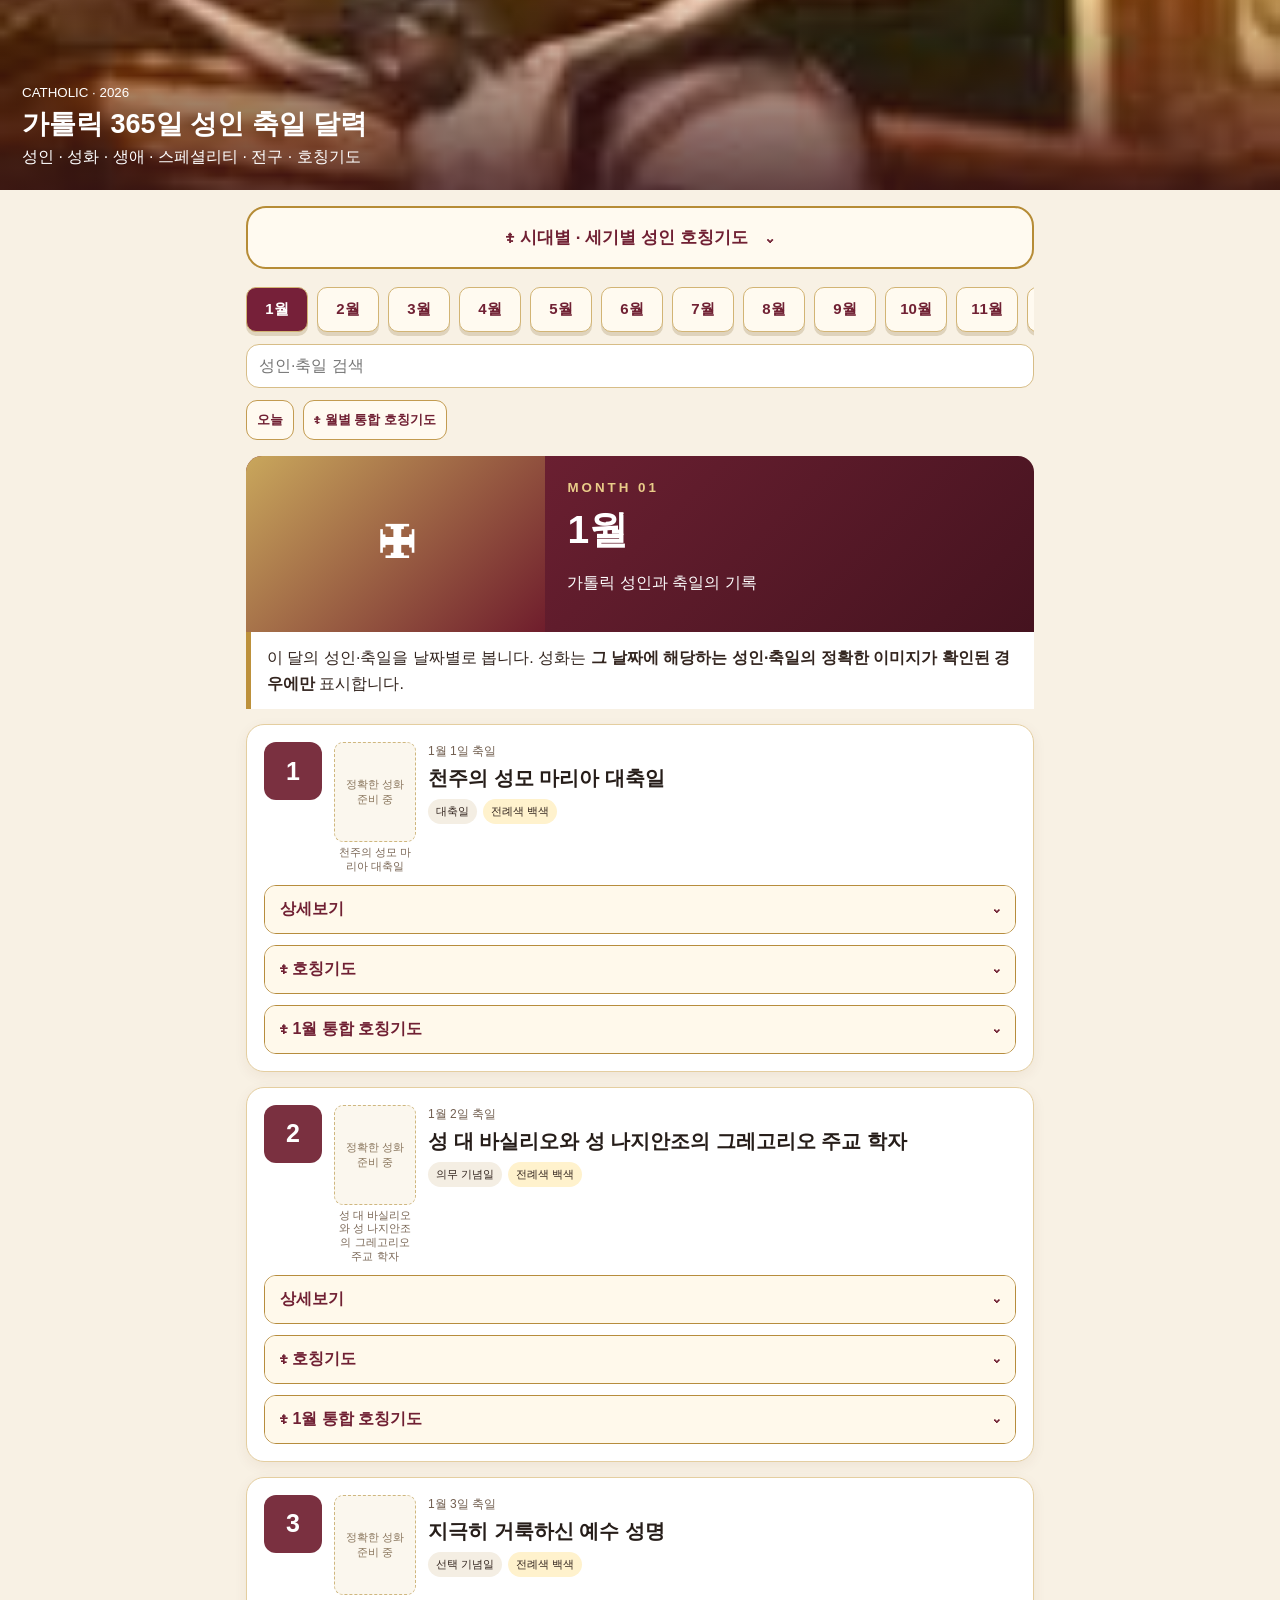
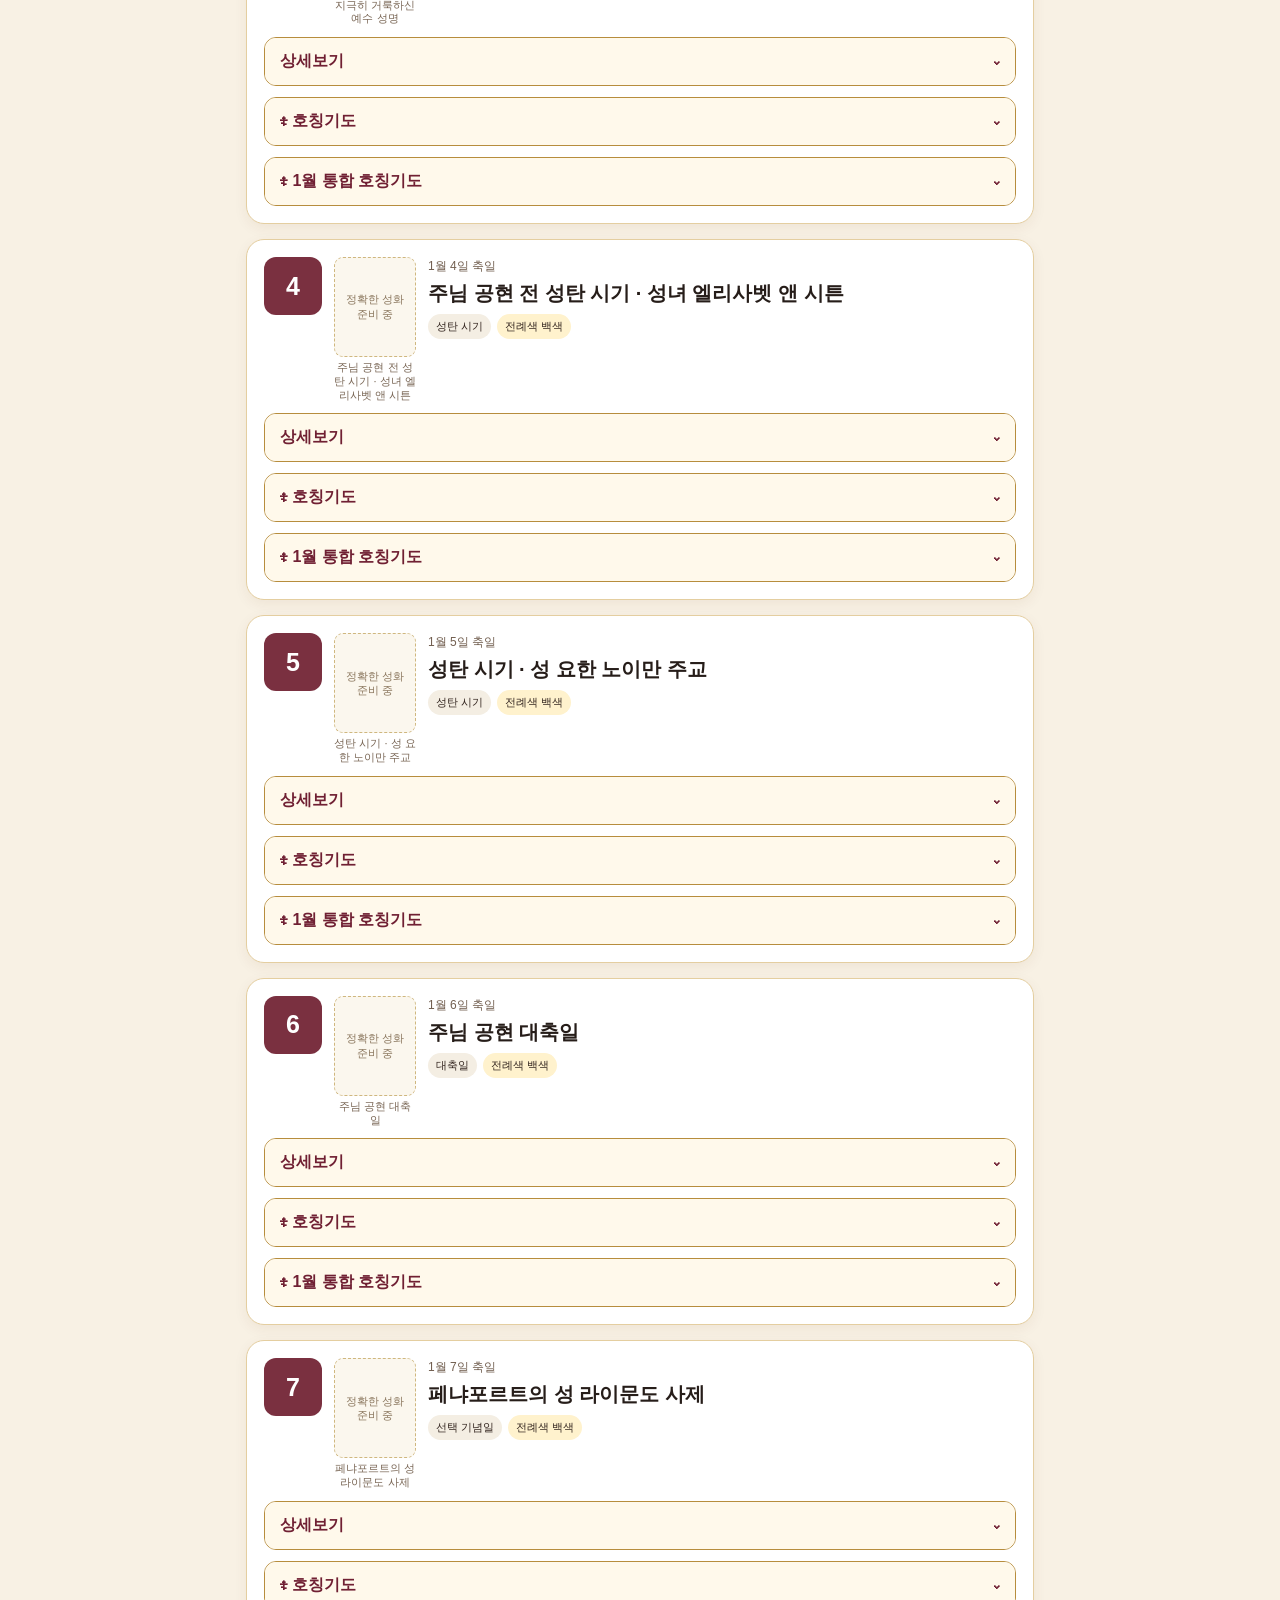
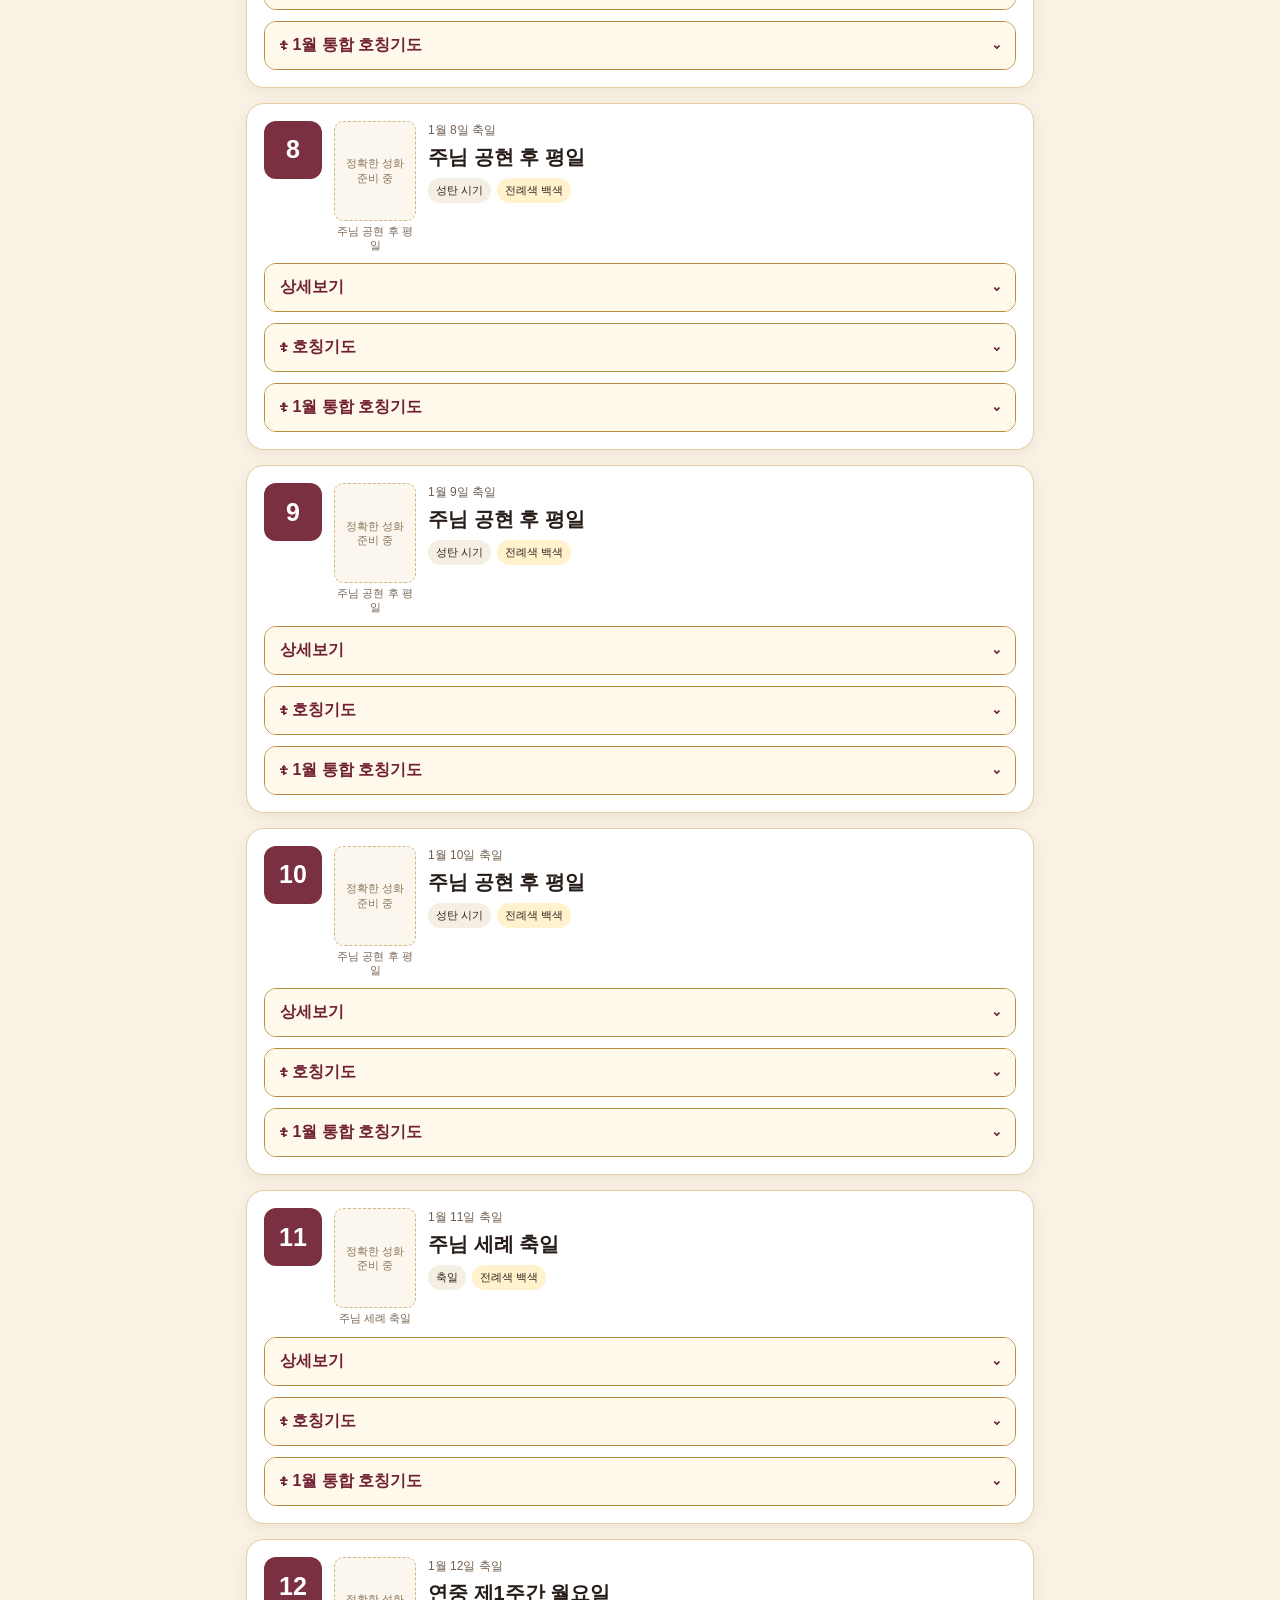
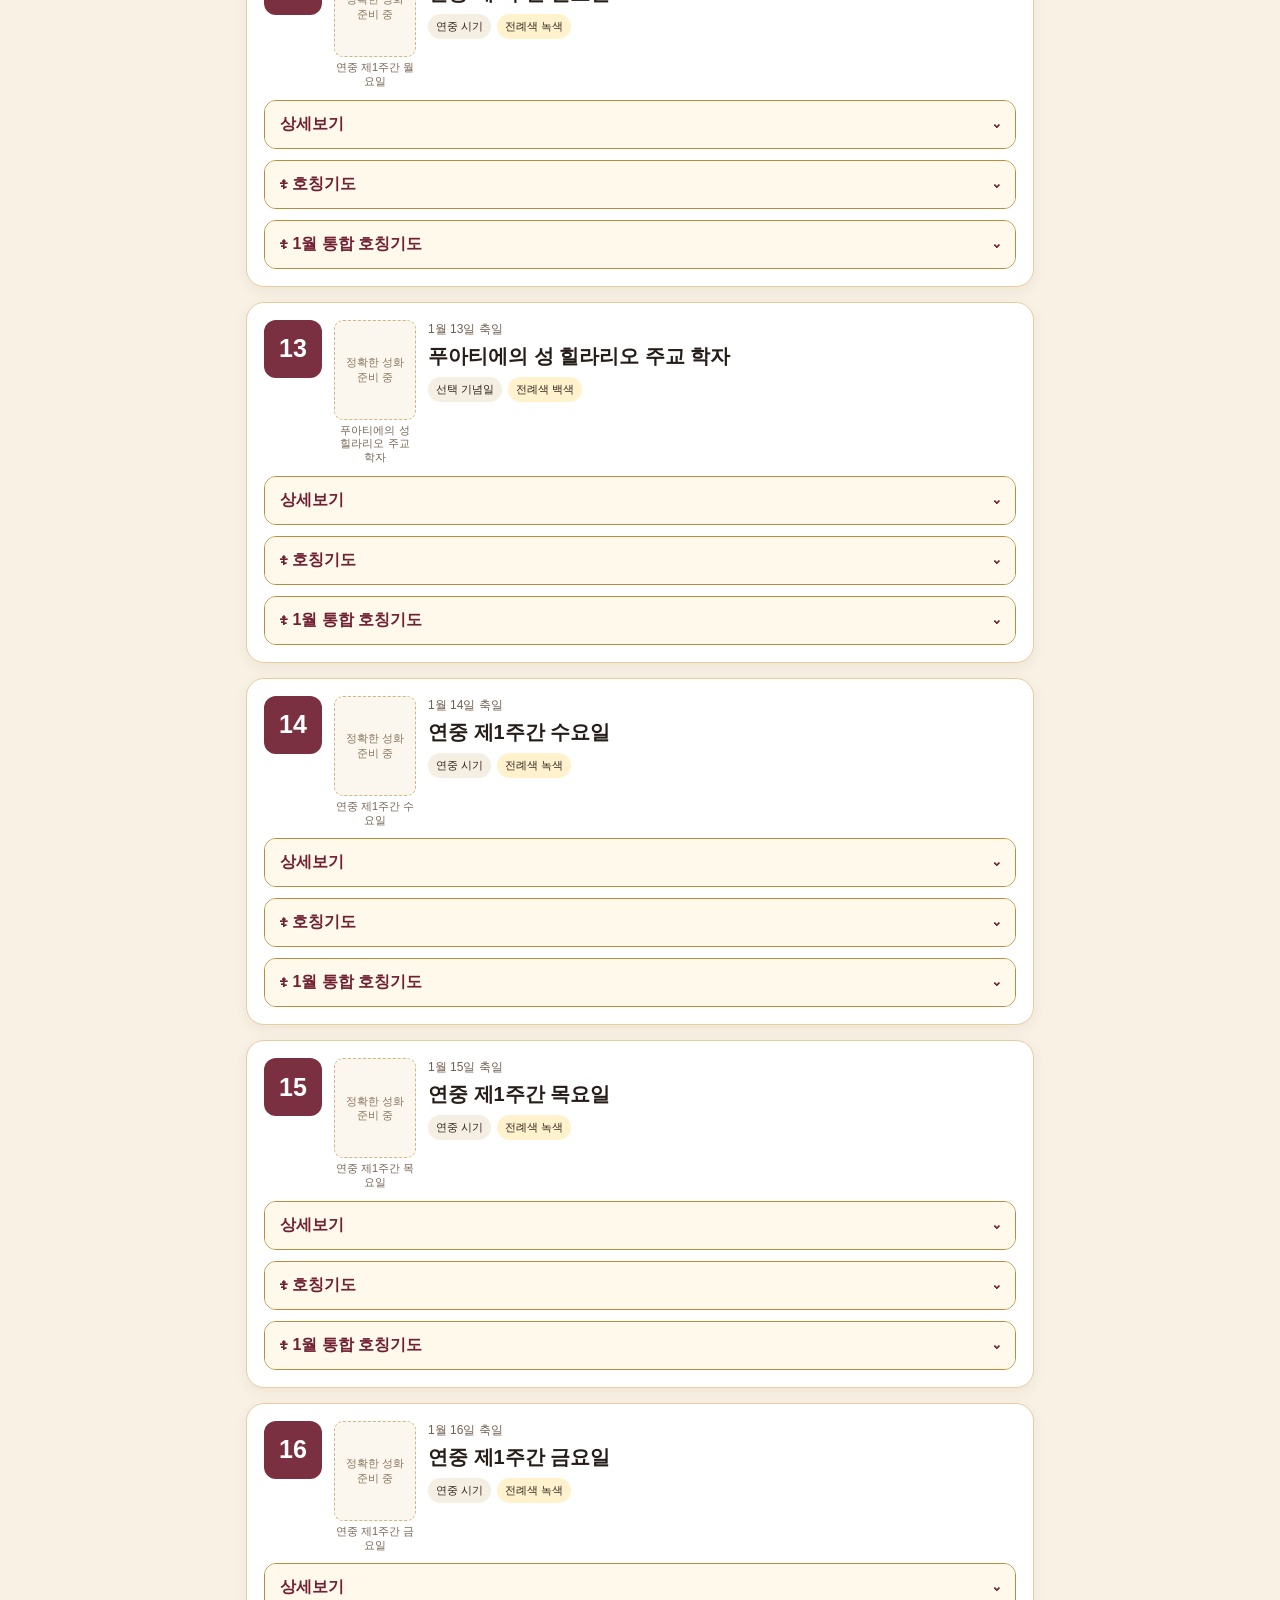
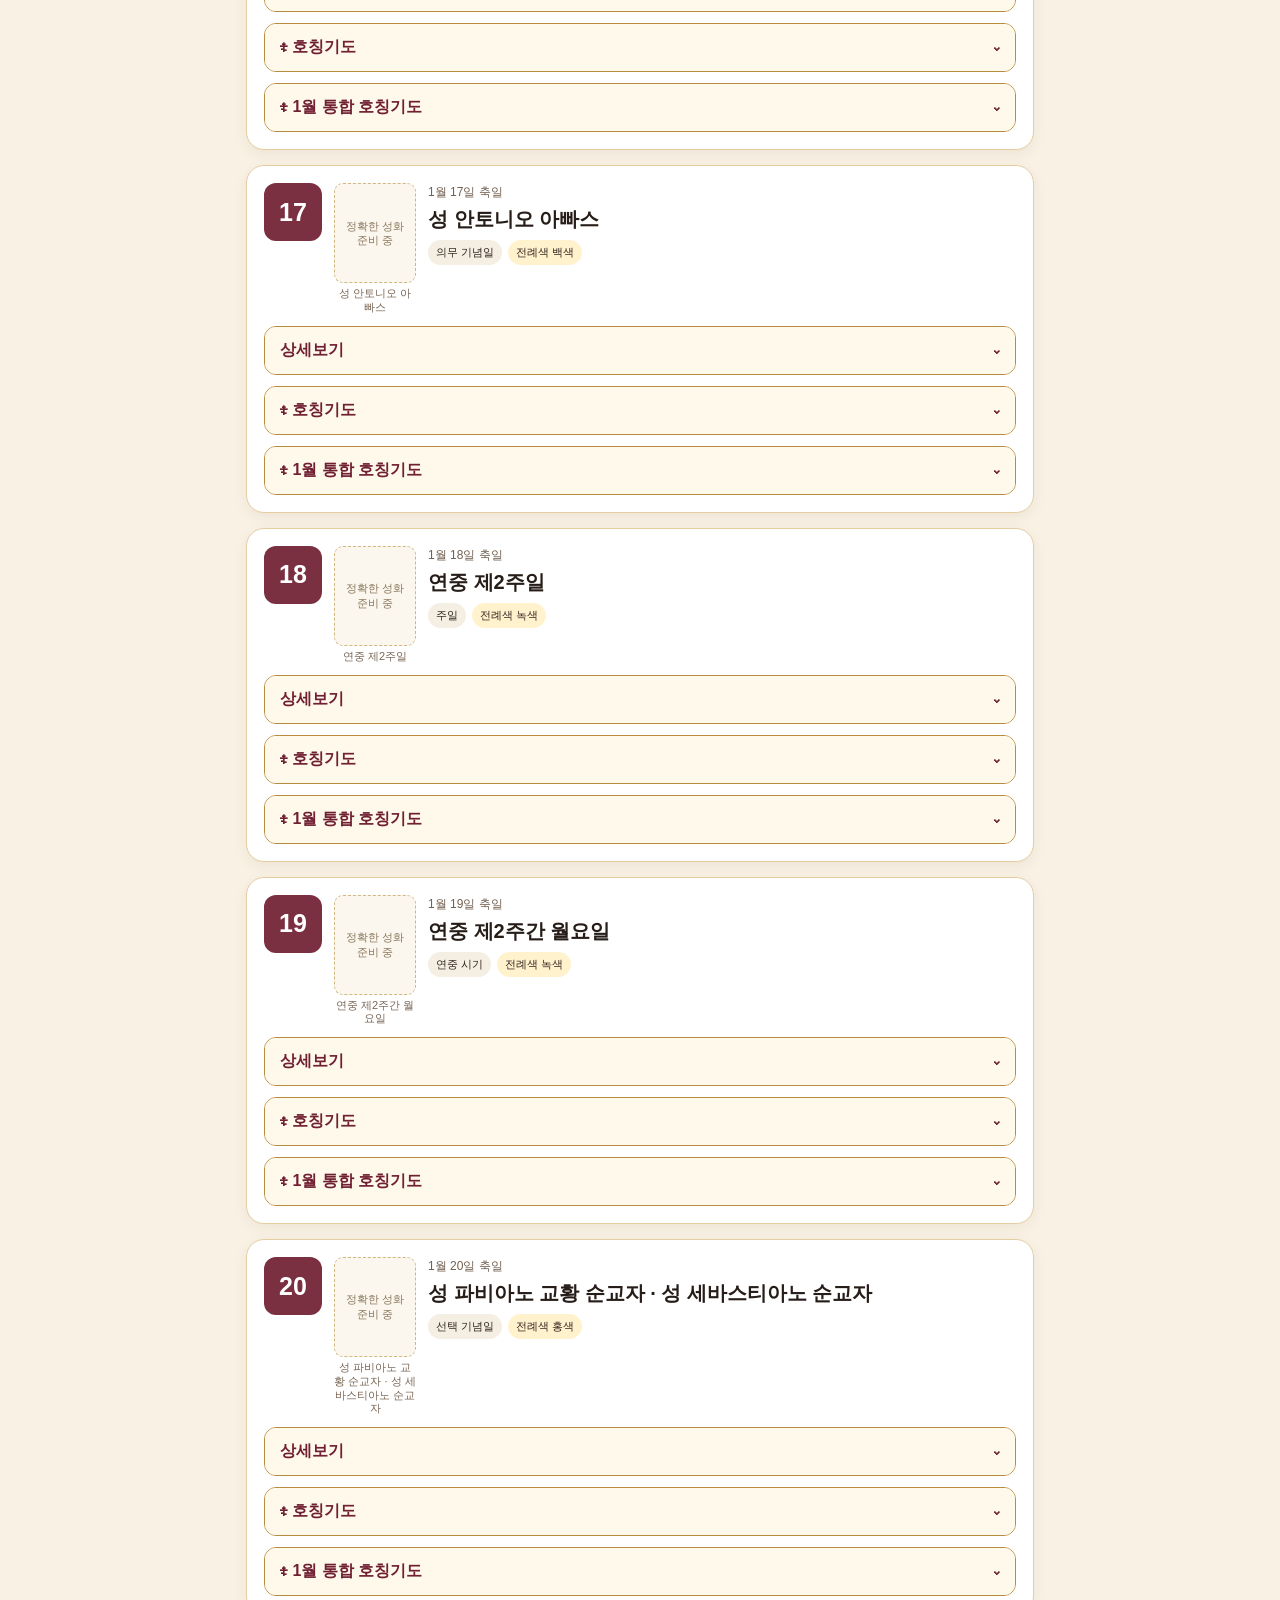
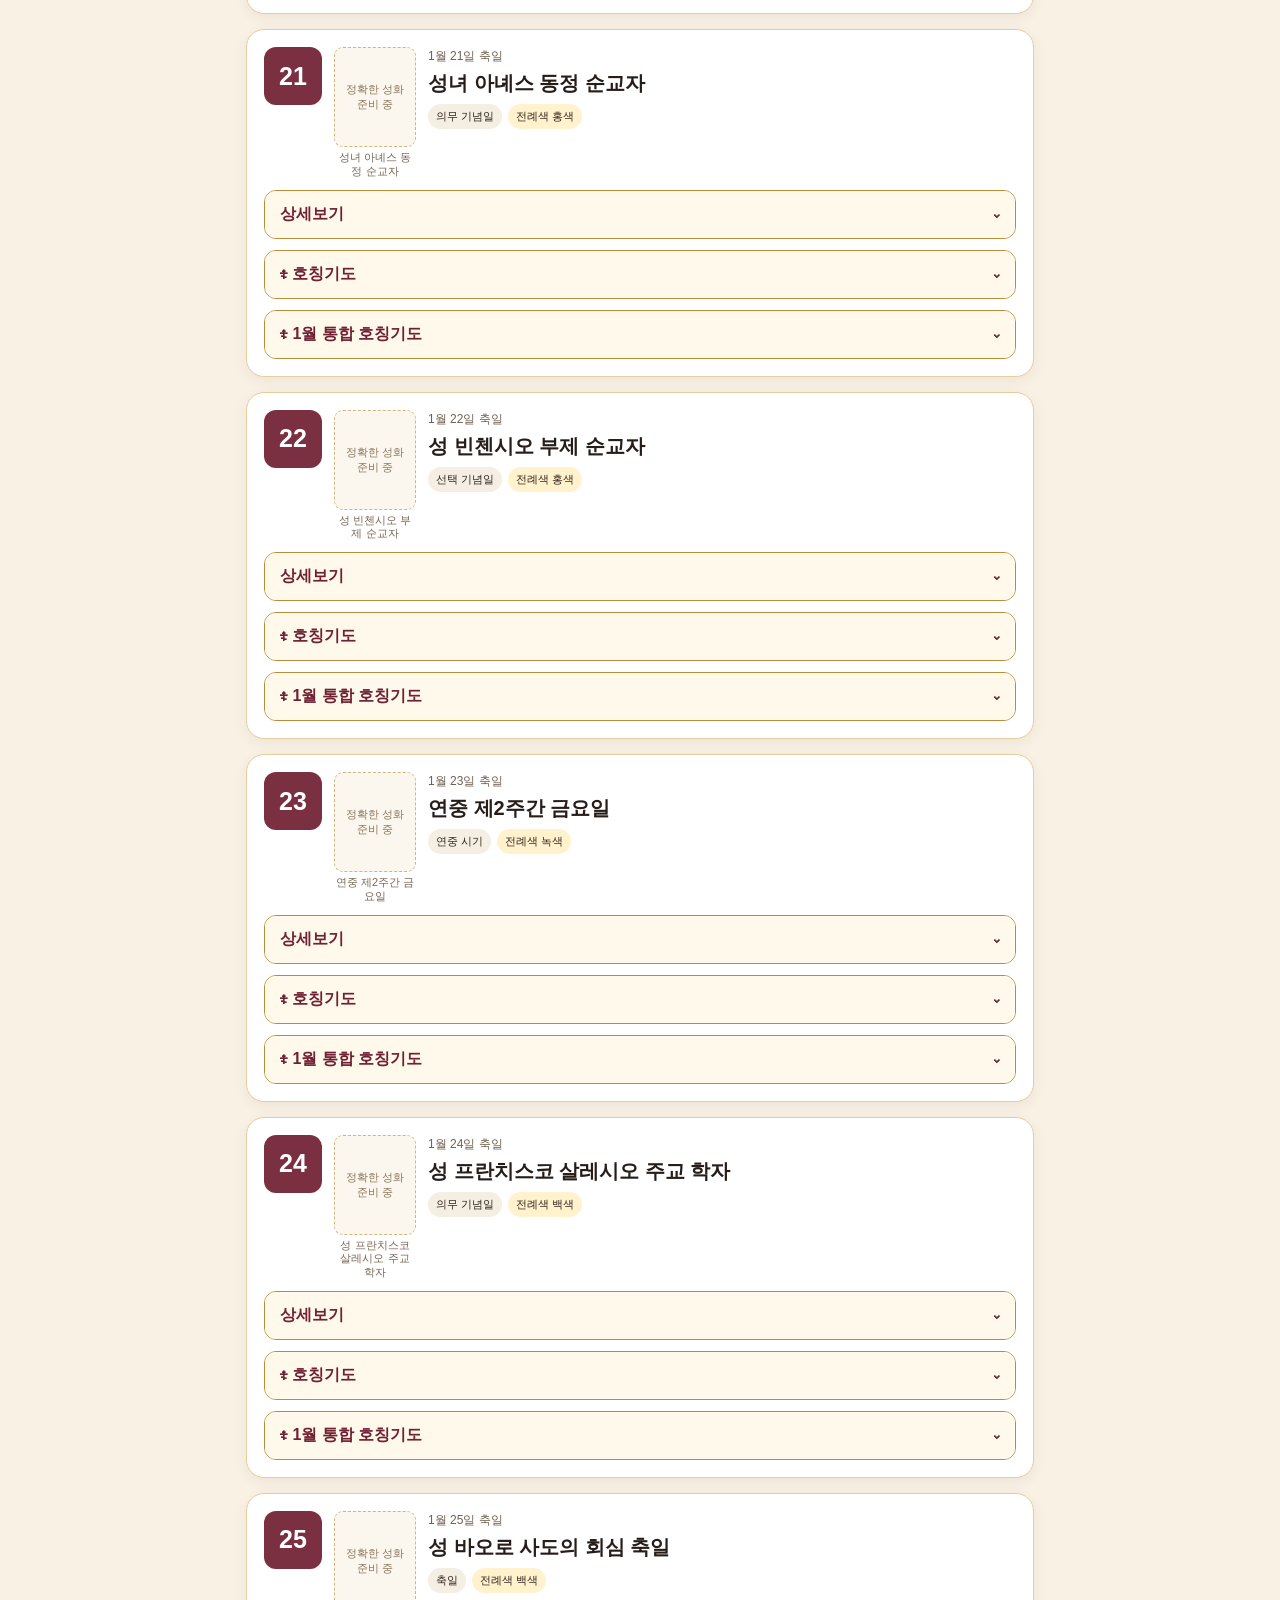
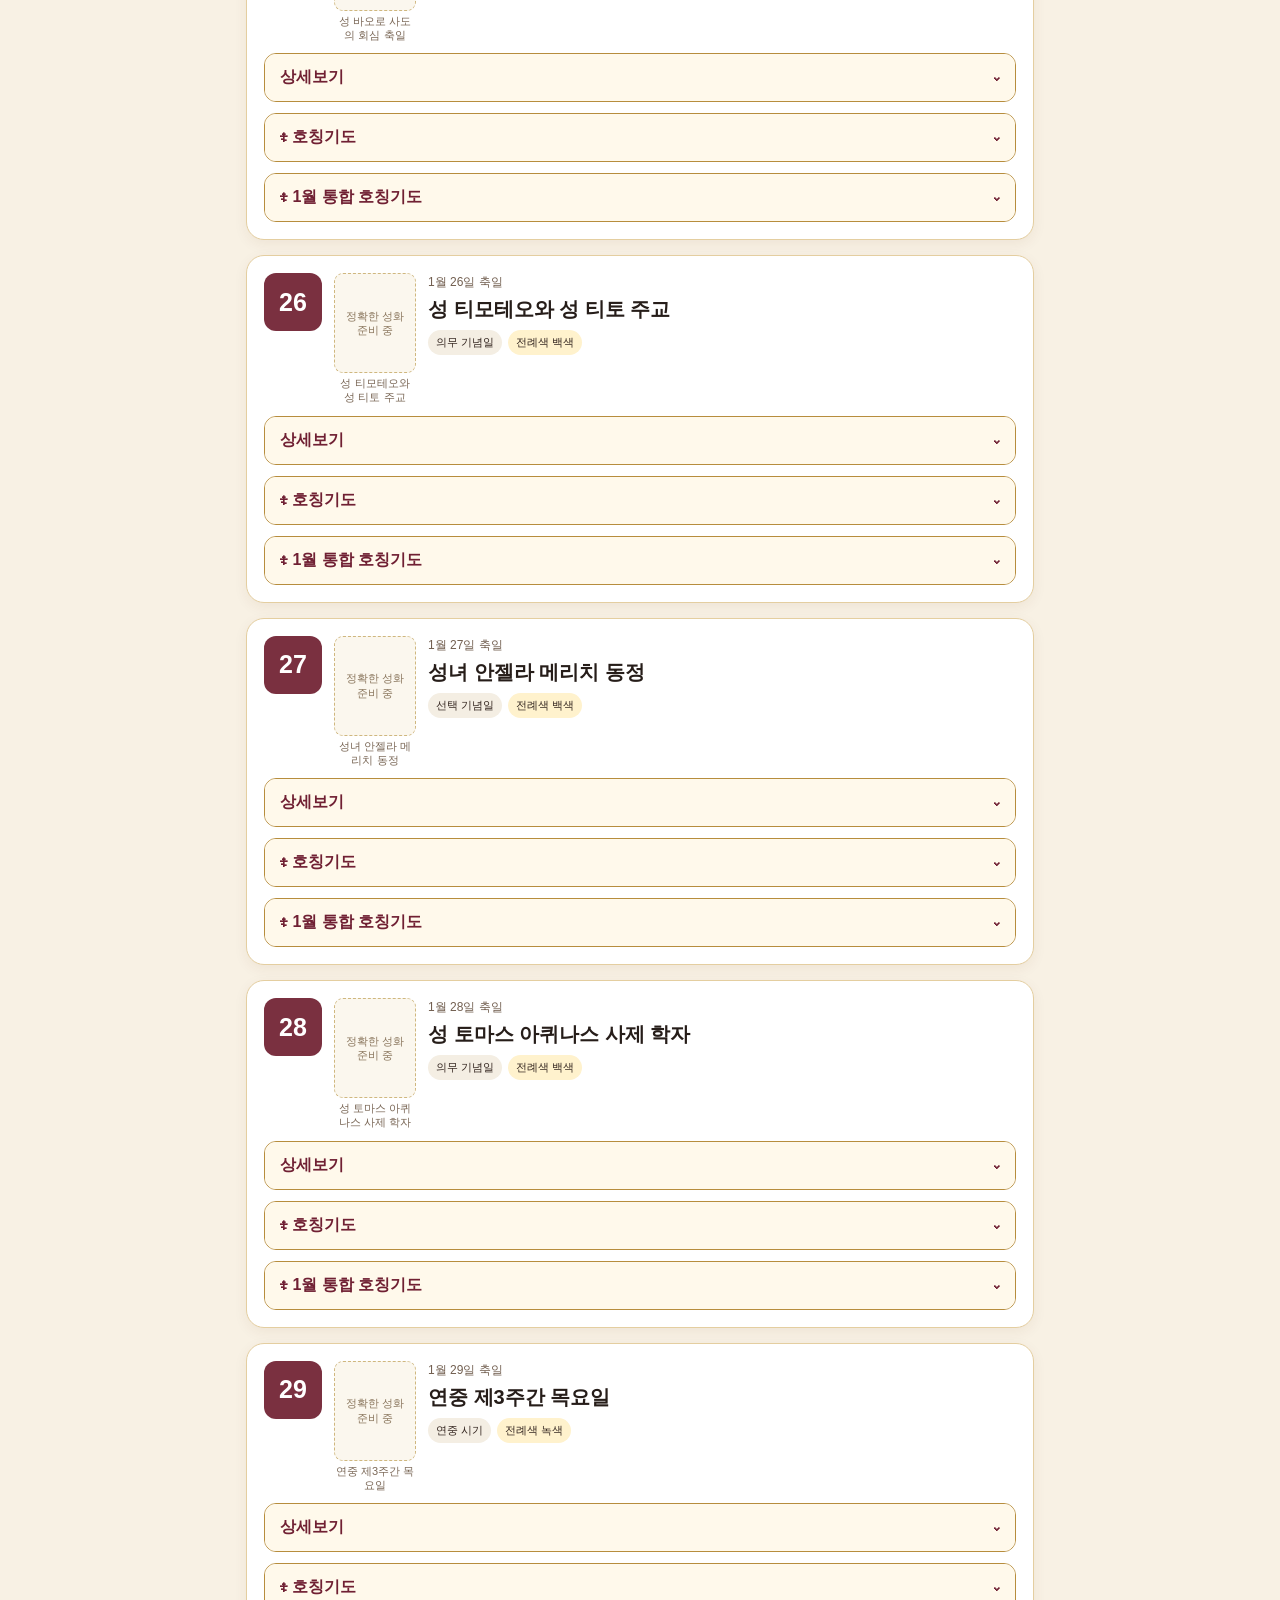
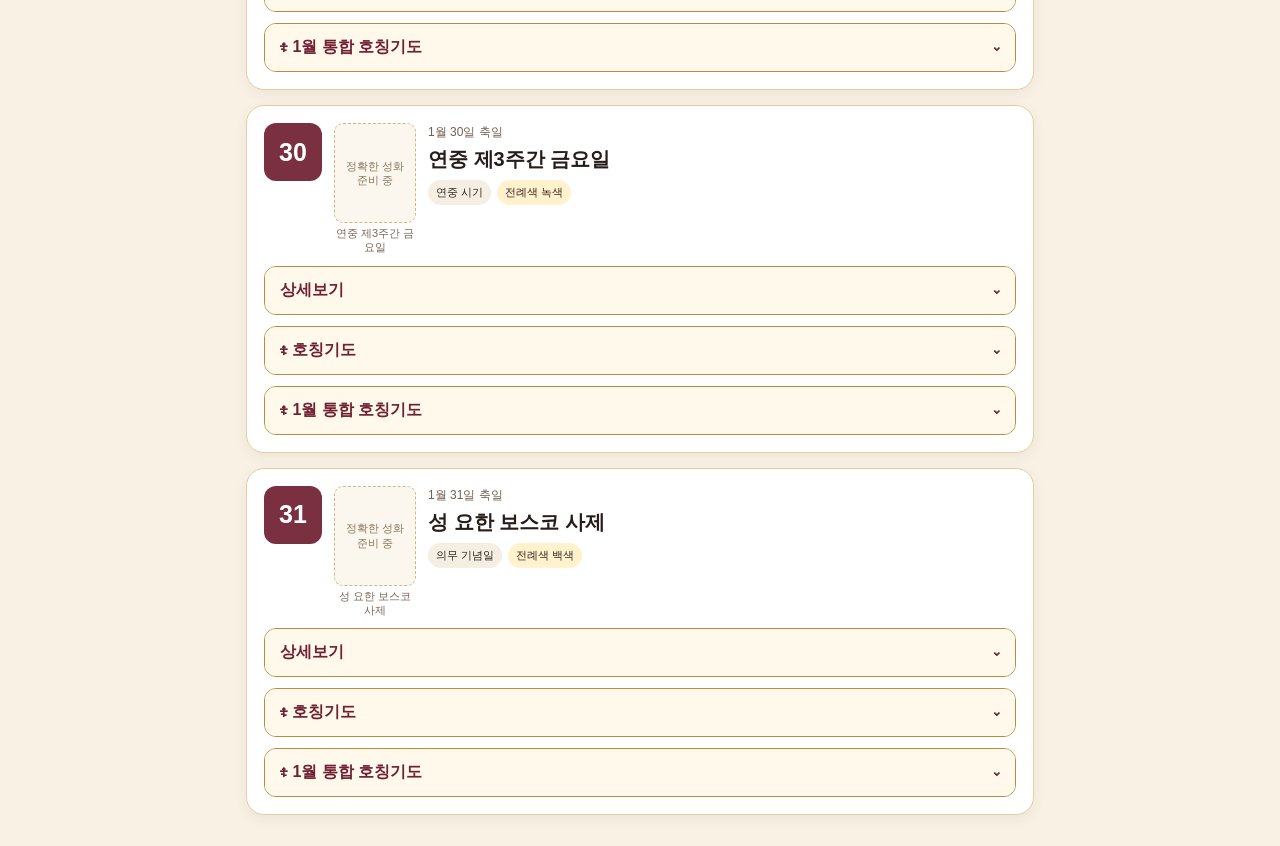
==== catholic/index.html @ 1a335ae6 "Polish Catholic day cards to match Orthodox compact design and remove Padre Pio fallback" ====
<!doctype html><html lang="ko"><head><meta charset="utf-8"><meta name="viewport" content="width=device-width,initial-scale=1,viewport-fit=cover"><meta name="theme-color" content="#6f1d2c"><link rel="apple-touch-icon" href="padre-pio-icon.jpg"><link rel="manifest" href="manifest.webmanifest"><title>가톨릭 365 성인 달력</title><style>*{box-sizing:border-box}body{margin:0;background:#f8f1e4;color:#33251f;font-family:-apple-system,BlinkMacSystemFont,"Noto Sans KR",sans-serif}.hero{height:190px;background:linear-gradient(0deg,rgba(50,16,23,.76),rgba(50,16,23,.1)),url('padre-pio-icon.jpg') center 28%/cover;display:flex;align-items:flex-end;padding:22px;color:#fff}.hero h1{margin:5px 0;font-size:27px}.wrap{max-width:820px;margin:auto;padding:16px}.era{width:100%;padding:18px 10px;border:2px solid #b68c36;border-radius:20px;background:#fffaf0;color:#702033;font-size:17px;font-weight:900}.months{display:flex;gap:9px;overflow-x:auto;padding:18px 0 12px;scrollbar-width:none}.months button{flex:0 0 62px;padding:12px 5px;border:1px solid #d2b474;border-radius:10px;background:#fffaf0;color:#702033;font-weight:900;font-size:15px;box-shadow:0 4px 0 #dfd3bc}.months button.active{background:#762039;color:#fff}.search{width:100%;padding:12px;border:1px solid #d7bd87;border-radius:13px;background:#fff;font-size:16px}.toolbar{display:flex;gap:9px;margin:12px 0}.toolbar button{border:1px solid #c39c51;background:#fffaf0;color:#702033;border-radius:11px;padding:10px;font-weight:800}.monthHero{margin-top:16px;border-radius:16px 16px 0 0;overflow:hidden;background:linear-gradient(135deg,#7b2539,#45131f);color:#fff;display:grid;grid-template-columns:38% 62%;min-height:150px}.monthPhoto{background:linear-gradient(135deg,#c9a75c,#6f1d2c);display:flex;align-items:center;justify-content:center;font-size:42px}.monthText{padding:22px}.monthText small{letter-spacing:3px;color:#e9cc89;font-weight:800}.monthText h2{font-size:39px;margin:7px 0}.hint{background:#fff;border-left:5px solid #bd913b;padding:13px 16px;line-height:1.6}.dayCard{background:#fff;border:1px solid #e4cea0;border-radius:18px;padding:17px;margin:15px 0;box-shadow:0 4px 14px #5c301210}.dayTop{display:grid;grid-template-columns:58px 82px 1fr;gap:12px;align-items:start}.dayNo{width:58px;height:58px;border-radius:12px;background:#7a3040;color:#fff;font-size:25px;font-weight:900;display:flex;align-items:center;justify-content:center}.saintMedia{width:82px}.saintImg{width:82px;height:100px;border-radius:9px;object-fit:cover;border:2px solid #d2b474;background:#f5eee2}.saintPlaceholder{width:82px;height:100px;border-radius:9px;border:1.5px dashed #cfb77f;background:#fbf7ee;display:flex;align-items:center;justify-content:center;text-align:center;padding:7px;color:#8a765d;font-size:11px;line-height:1.35}.imgCaption{text-align:center;color:#796655;font-size:11px;line-height:1.25;margin-top:4px}.dayTitle{min-width:0}.dayTitle h3{font-size:20px;line-height:1.3;margin:4px 0 8px;color:#261d19}.who{font-size:12px;color:#725f50;margin:1px 0 5px}.meta{display:flex;gap:6px;flex-wrap:wrap}.pill{background:#f4eee3;border-radius:999px;padding:5px 8px;font-size:11px}.pill.gold{background:#fff2cd}.acc{margin-top:11px;border:1.5px solid #b78d3d;border-radius:12px;overflow:hidden}.acc button{width:100%;border:0;background:#fff9eb;color:#702033;text-align:left;padding:13px 15px;font-weight:900;font-size:16px;display:flex;justify-content:space-between}.accBody{display:none;padding:14px 16px;border-top:1px solid #e9d6ae;line-height:1.85;background:#fff}.acc.open .accBody{display:block}.prayerBody{background:#fff8e7}.litanyLine{padding:7px 0;border-bottom:1px dotted #dfc998}.litanyLine:last-child{border-bottom:0}@media(max-width:520px){.hero{height:170px}.monthHero{grid-template-columns:36% 64%}.monthText{padding:18px 15px}.dayCard{padding:13px}.dayTop{grid-template-columns:50px 70px 1fr;gap:10px}.dayNo{width:50px;height:50px;font-size:22px}.saintMedia,.saintImg,.saintPlaceholder{width:70px}.saintImg,.saintPlaceholder{height:88px}.dayTitle h3{font-size:18px}}</style></head><body><header class="hero"><div><small>CATHOLIC · 2026</small><h1>가톨릭 365일 성인 축일 달력</h1><div>성인 · 성화 · 생애 · 스페셜리티 · 전구 · 호칭기도</div></div></header><main class="wrap"><button class="era" onclick="location.href='era-prayers.html'">☦ 시대별 · 세기별 성인 호칭기도　⌄</button><div class="months" id="months"></div><input id="search" class="search" placeholder="성인·축일 검색" oninput="render(currentMonth)"><div class="toolbar"><button onclick="showToday()">오늘</button><button onclick="showMonthlyPrayer()">☦ 월별 통합 호칭기도</button></div><section id="list"></section></main><script>window.CATHOLIC_2026=window.CATHOLIC_2026||{};</script><script src="data/january-2026.js"></script><script src="data/february-2026.js"></script><script src="data/march-2026.js"></script><script src="data/april-2026.js"></script><script src="data/may-2026.js"></script><script src="data/june-2026.js"></script><script src="data/july-2026.js"></script><script src="data/august-2026.js"></script><script src="data/september-2026.js"></script><script src="data/october-2026.js"></script><script src="data/november-2026.js"></script><script src="data/december-2026.js"></script><script>const mn=['1월','2월','3월','4월','5월','6월','7월','8월','9월','10월','11월','12월'];let currentMonth=1;const e=s=>(s||'').replace(/[&<>"']/g,m=>({'&':'&amp;','<':'&lt;','>':'&gt;','"':'&quot;',"'":'&#39;'}[m]));function monthButtons(){months.innerHTML=mn.map((x,i)=>`<button class="${currentMonth===i+1?'active':''}" onclick="render(${i+1})">${x}</button>`).join('')}function acc(label,body,cls=''){return `<div class="acc ${cls}"><button onclick="this.parentElement.classList.toggle('open')"><span>${label}</span><span>⌄</span></button><div class="accBody">${body}</div></div>`}function invocationsFor(x){if(Array.isArray(x.litanyNames)&&x.litanyNames.length)return x.litanyNames.map(n=>`${e(n)}이여, 저희를 위하여 빌어 주소서.`).join('<br>');if(x.litany)return e(x.litany);const t=x.title||x.n||'';if(/주님|예수|성명|공현|세례/.test(t))return `주 예수 그리스도님, 저희에게 자비를 베푸소서.`;if(/성모 마리아/.test(t))return `천주의 성모 마리아님, 저희를 위하여 빌어 주소서.`;return `${e(t)}이여, 저희를 위하여 빌어 주소서.`}function media(x,title){const src=x.image||x.img;if(!src)return `<div class="saintMedia"><div class="saintPlaceholder">정확한 성화<br>준비 중</div><div class="imgCaption">${title}</div></div>`;return `<div class="saintMedia"><img class="saintImg" src="${e(src)}" alt="${title}" onerror="this.outerHTML='<div class=&quot;saintPlaceholder&quot;>정확한 성화<br>준비 중</div>'"><div class="imgCaption">${title}</div></div>`}function dayCard(m,d,x){const title=e(x.title||x.n||'가톨릭 전례일'),detail=e(x.detail||'이 성인과 축일의 생애·역사·영성 자료를 계속 보강하고 있습니다.'),specialty=e(x.specialty||x.i||'신앙의 성장과 성덕, 필요한 은총을 위한 전구'),prayer=e(x.prayer||x.p||'이 날의 성인과 함께 그리스도를 충실히 따르도록 기도합니다.');return `<article class="dayCard"><div class="dayTop"><div class="dayNo">${d}</div>${media(x,title)}<div class="dayTitle"><div class="who">${m}월 ${d}일 축일</div><h3>${title}</h3><div class="meta"><span class="pill">${e(x.rank||'전례일')}</span><span class="pill gold">전례색 ${e(x.color||'—')}</span></div></div></div>${acc('상세보기',`<b>생애 · 역사 · 주요 일화 · 영성</b><br>${detail}<br><br><b>스페셜리티 · 전구 분야</b><br>${specialty}`)}${acc('☦ 호칭기도',prayer,'prayerBody')}${acc(`☦ ${m}월 통합 호칭기도`,monthlyLitany(m),'prayerBody')}</article>`}function monthlyLitany(m){const data=CATHOLIC_2026[m]||{};return Object.keys(data).sort((a,b)=>+a-+b).map(d=>{const x=data[d];return `<div class="litanyLine"><b>${m}월 ${d}일</b><br>${invocationsFor(x)}</div>`}).join('')}function render(m){currentMonth=m;monthButtons();const data=CATHOLIC_2026[m]||{},q=(search.value||'').trim().toLowerCase();let rows=Object.keys(data).sort((a,b)=>+a-+b).map(d=>[d,data[d]]);if(q)rows=rows.filter(([d,x])=>JSON.stringify(x).toLowerCase().includes(q)||`${m}월 ${d}일`.includes(q));list.innerHTML=`<div class="monthHero"><div class="monthPhoto">✠</div><div class="monthText"><small>MONTH ${String(m).padStart(2,'0')}</small><h2>${m}월</h2><p>가톨릭 성인과 축일의 기록</p></div></div><div class="hint">이 달의 성인·축일을 날짜별로 봅니다. 성화는 <b>그 날짜에 해당하는 성인·축일의 정확한 이미지가 확인된 경우에만</b> 표시합니다.</div>`+(rows.length?rows.map(([d,x])=>dayCard(m,d,x)).join(''):'<article class="dayCard">이 달의 데이터를 보강하고 있습니다.</article>')}function showToday(){const n=new Date();search.value='';render(n.getMonth()+1)}function showMonthlyPrayer(){list.innerHTML=`<div class="monthHero"><div class="monthPhoto">✠</div><div class="monthText"><small>MONTH ${String(currentMonth).padStart(2,'0')}</small><h2>${currentMonth}월</h2><p>모든 성인의 통합 호칭기도</p></div></div><article class="dayCard"><button onclick="render(currentMonth)" style="border:0;background:none;color:#702033;font-weight:900">← 달력으로</button><div style="line-height:1.85;margin-top:12px">${monthlyLitany(currentMonth)}</div></article>`}monthButtons();render(1);if('serviceWorker'in navigator)navigator.serviceWorker.register('sw.js').catch(()=>{});</script></body></html>
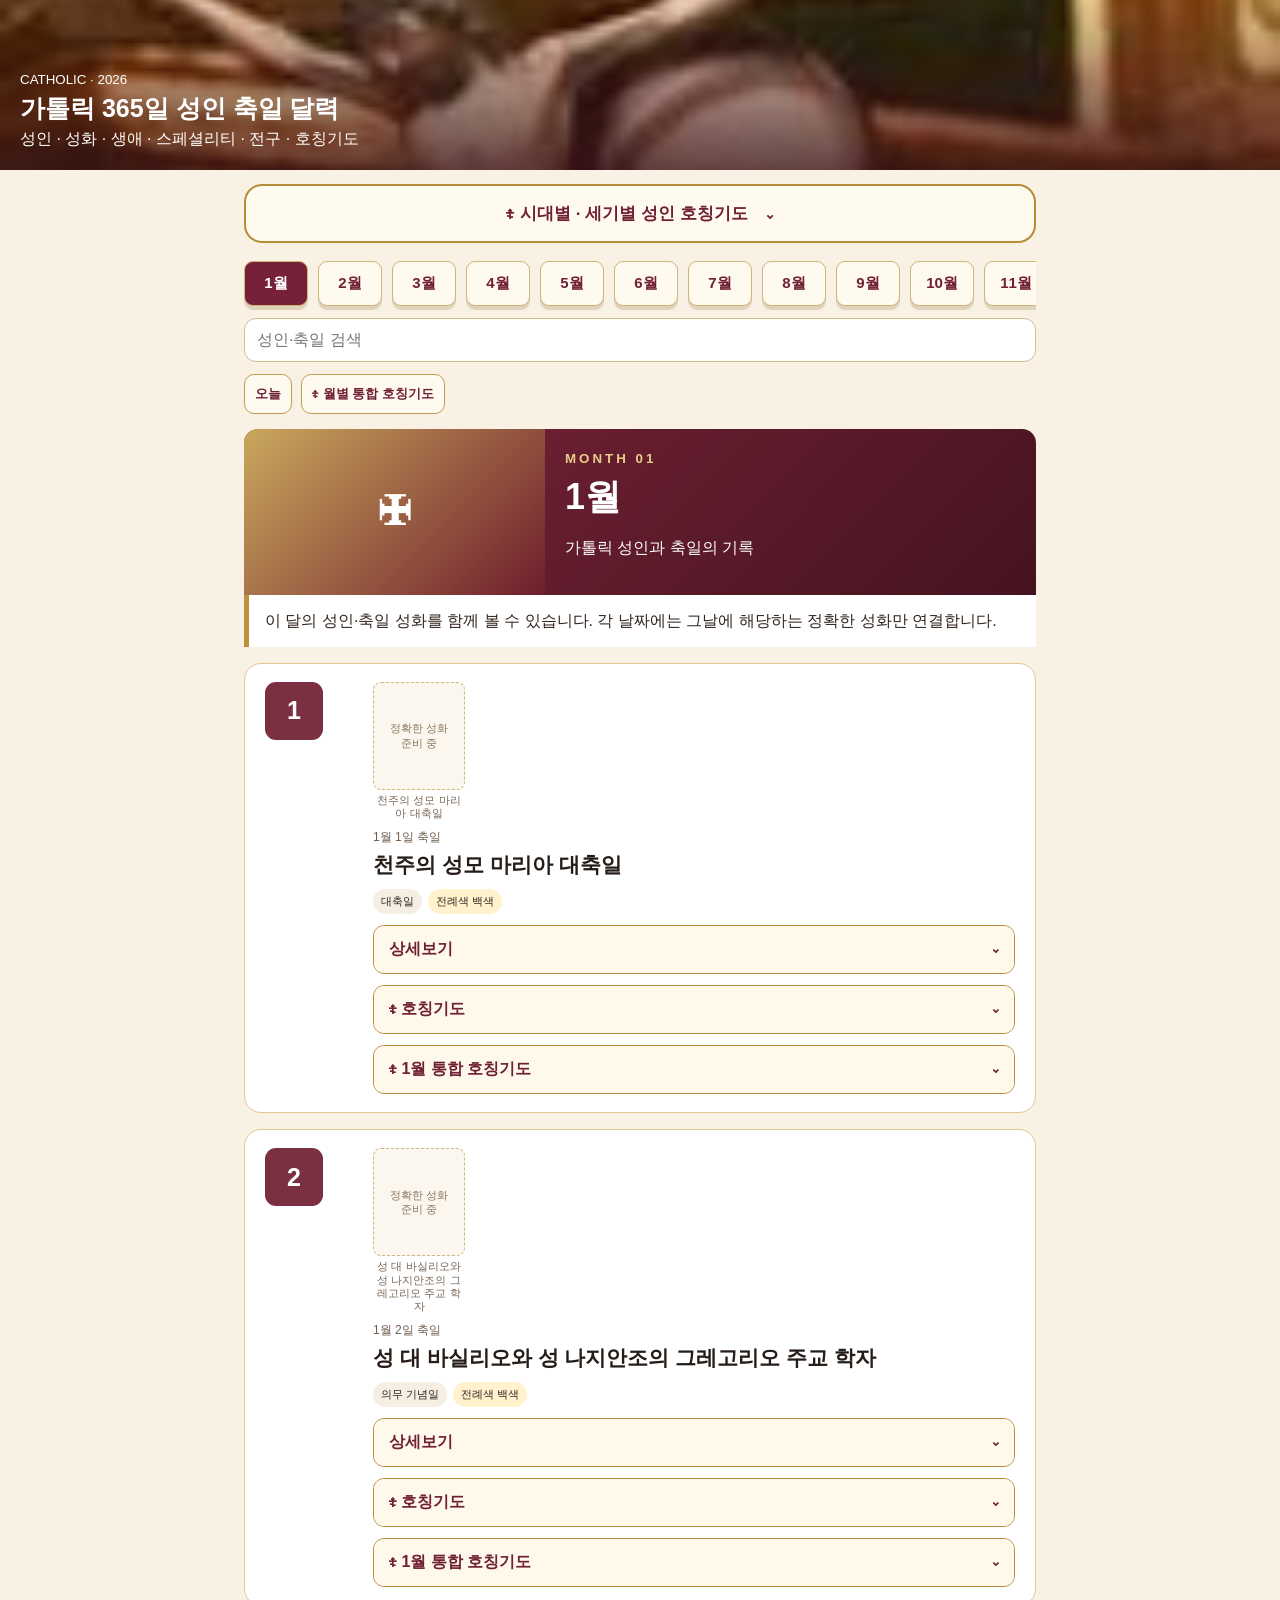
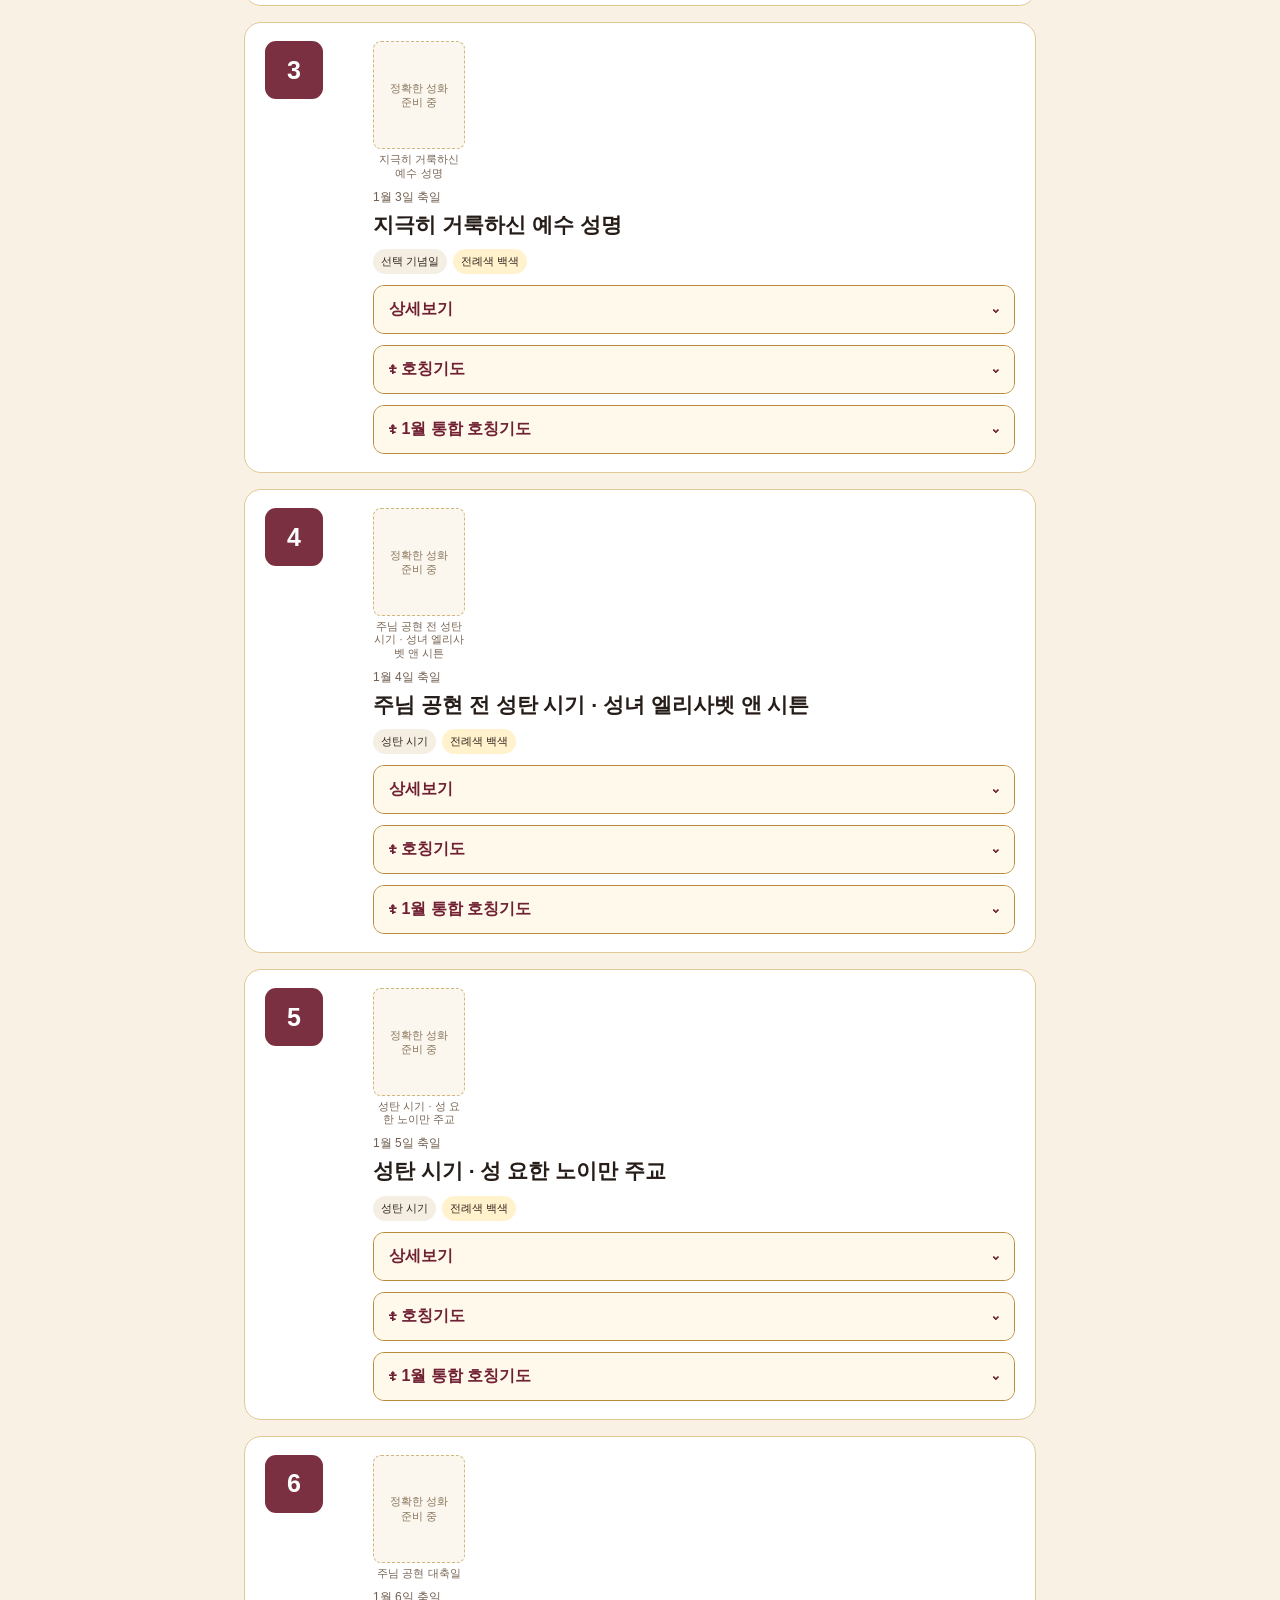
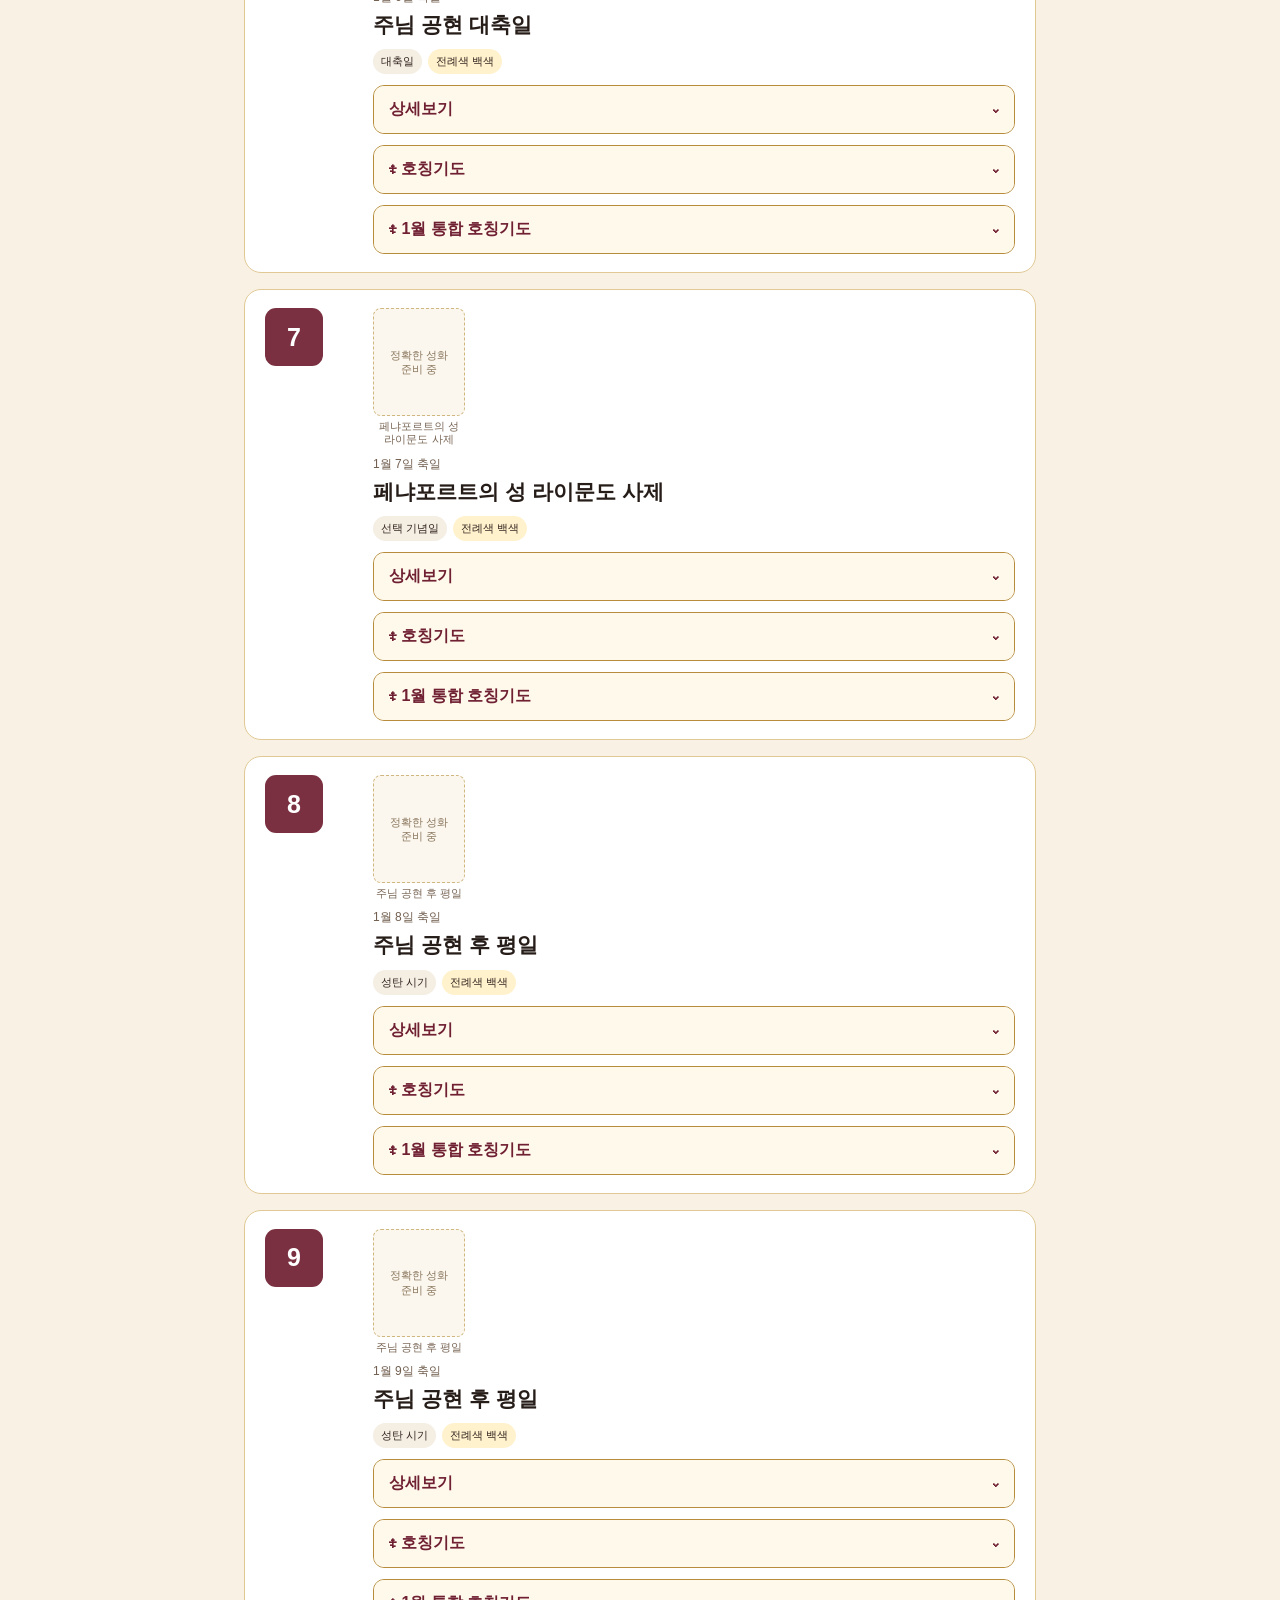
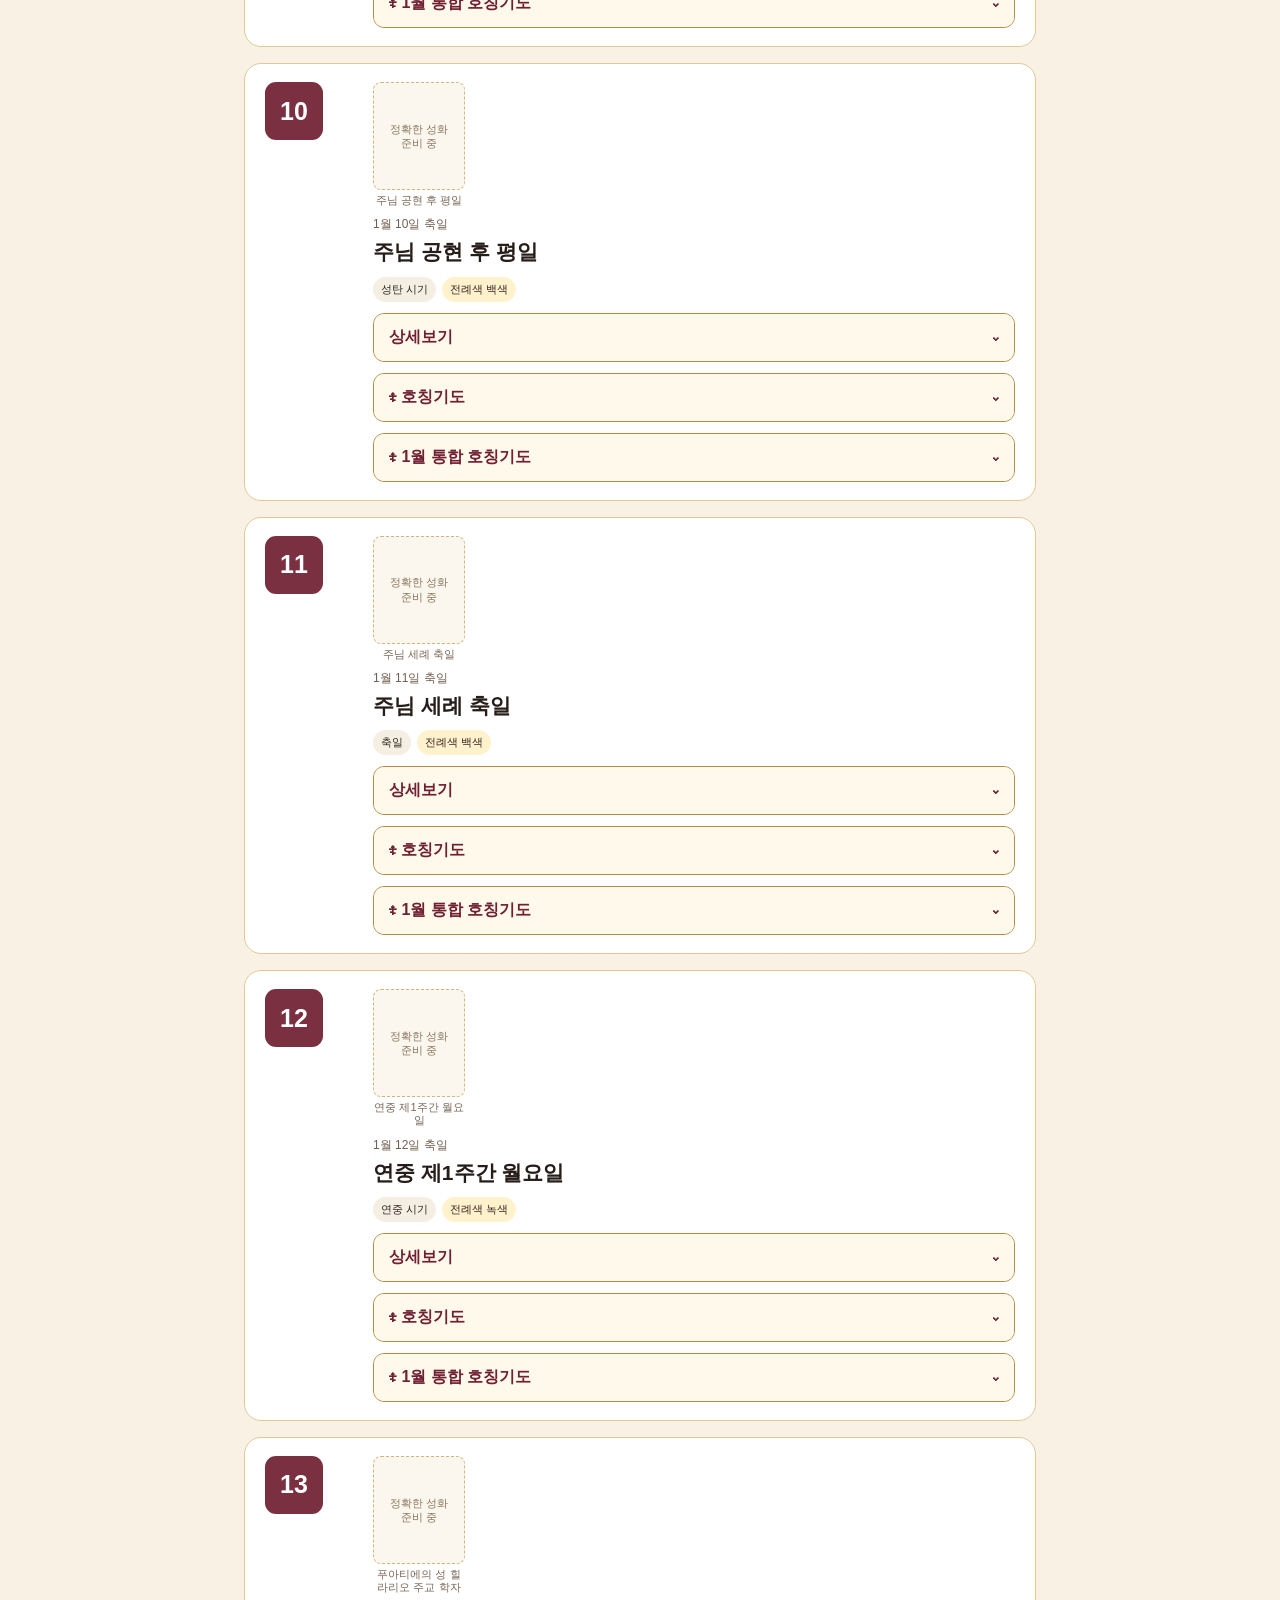
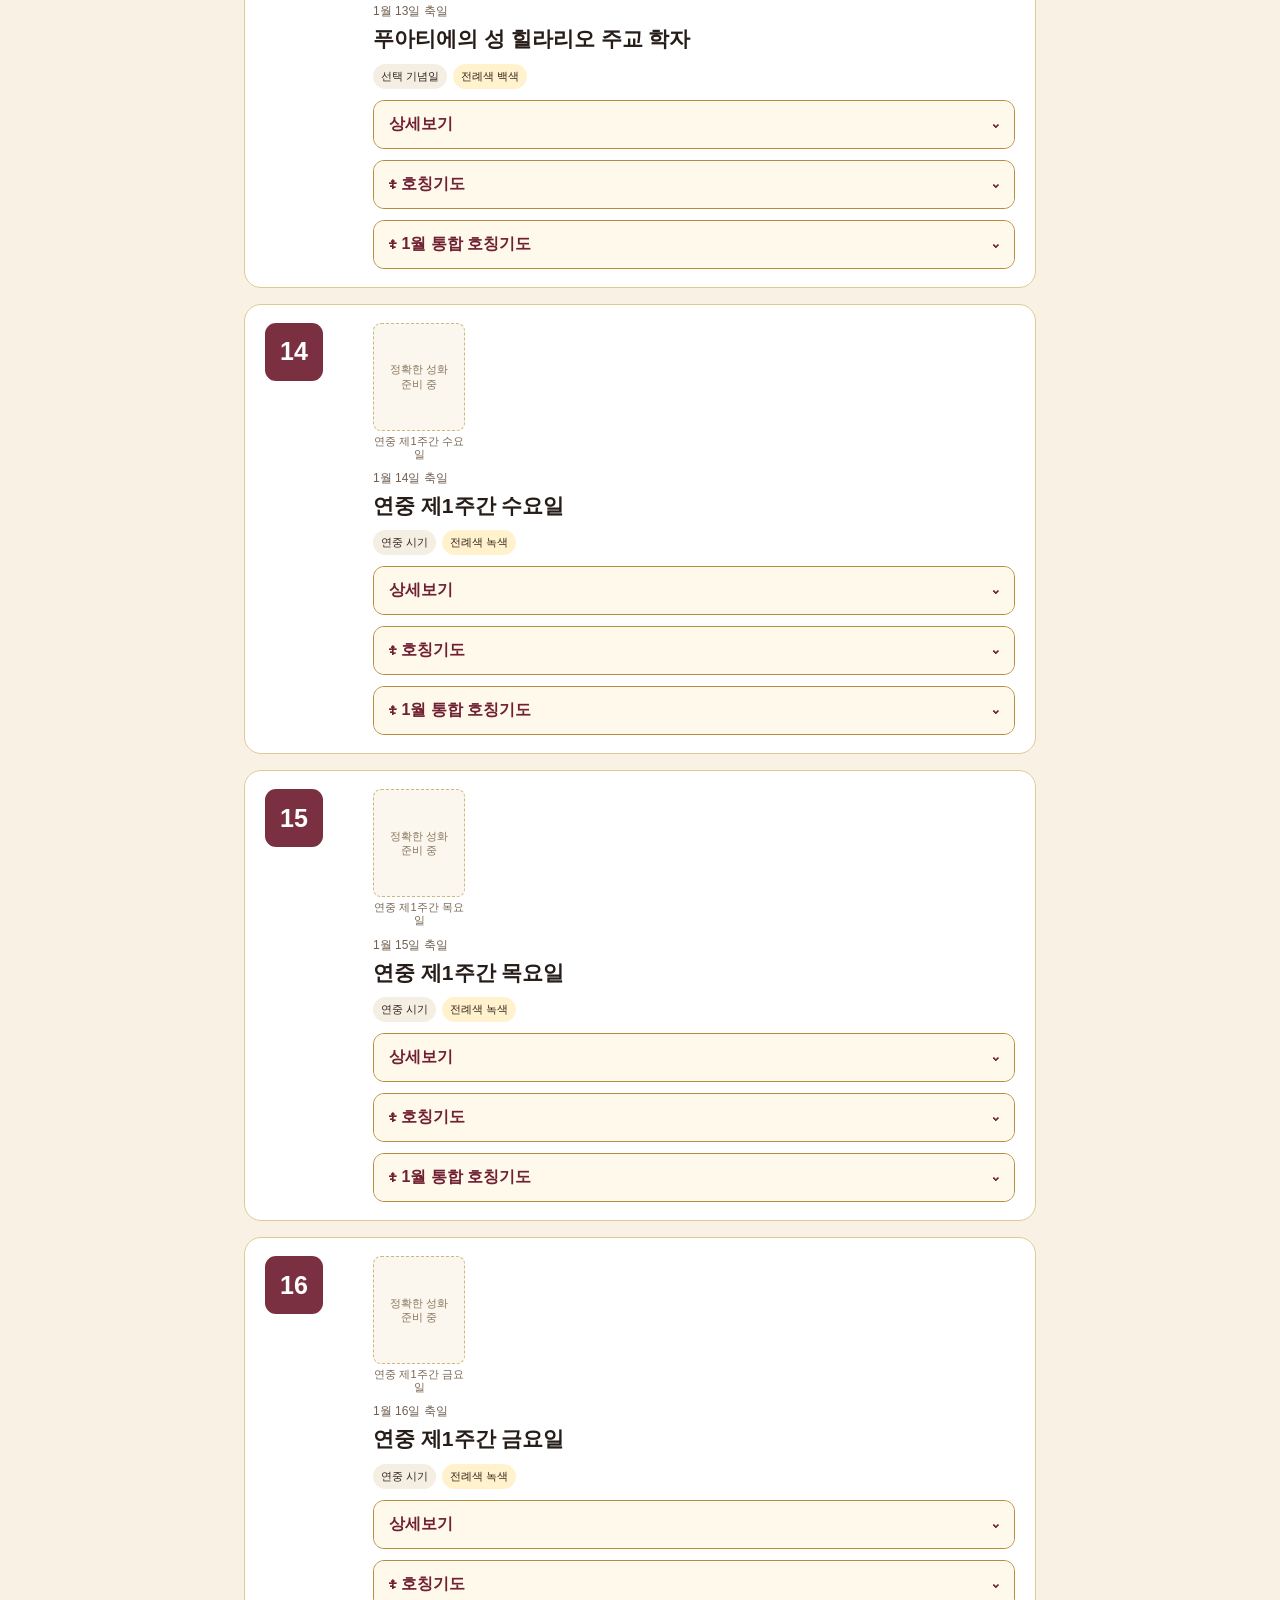
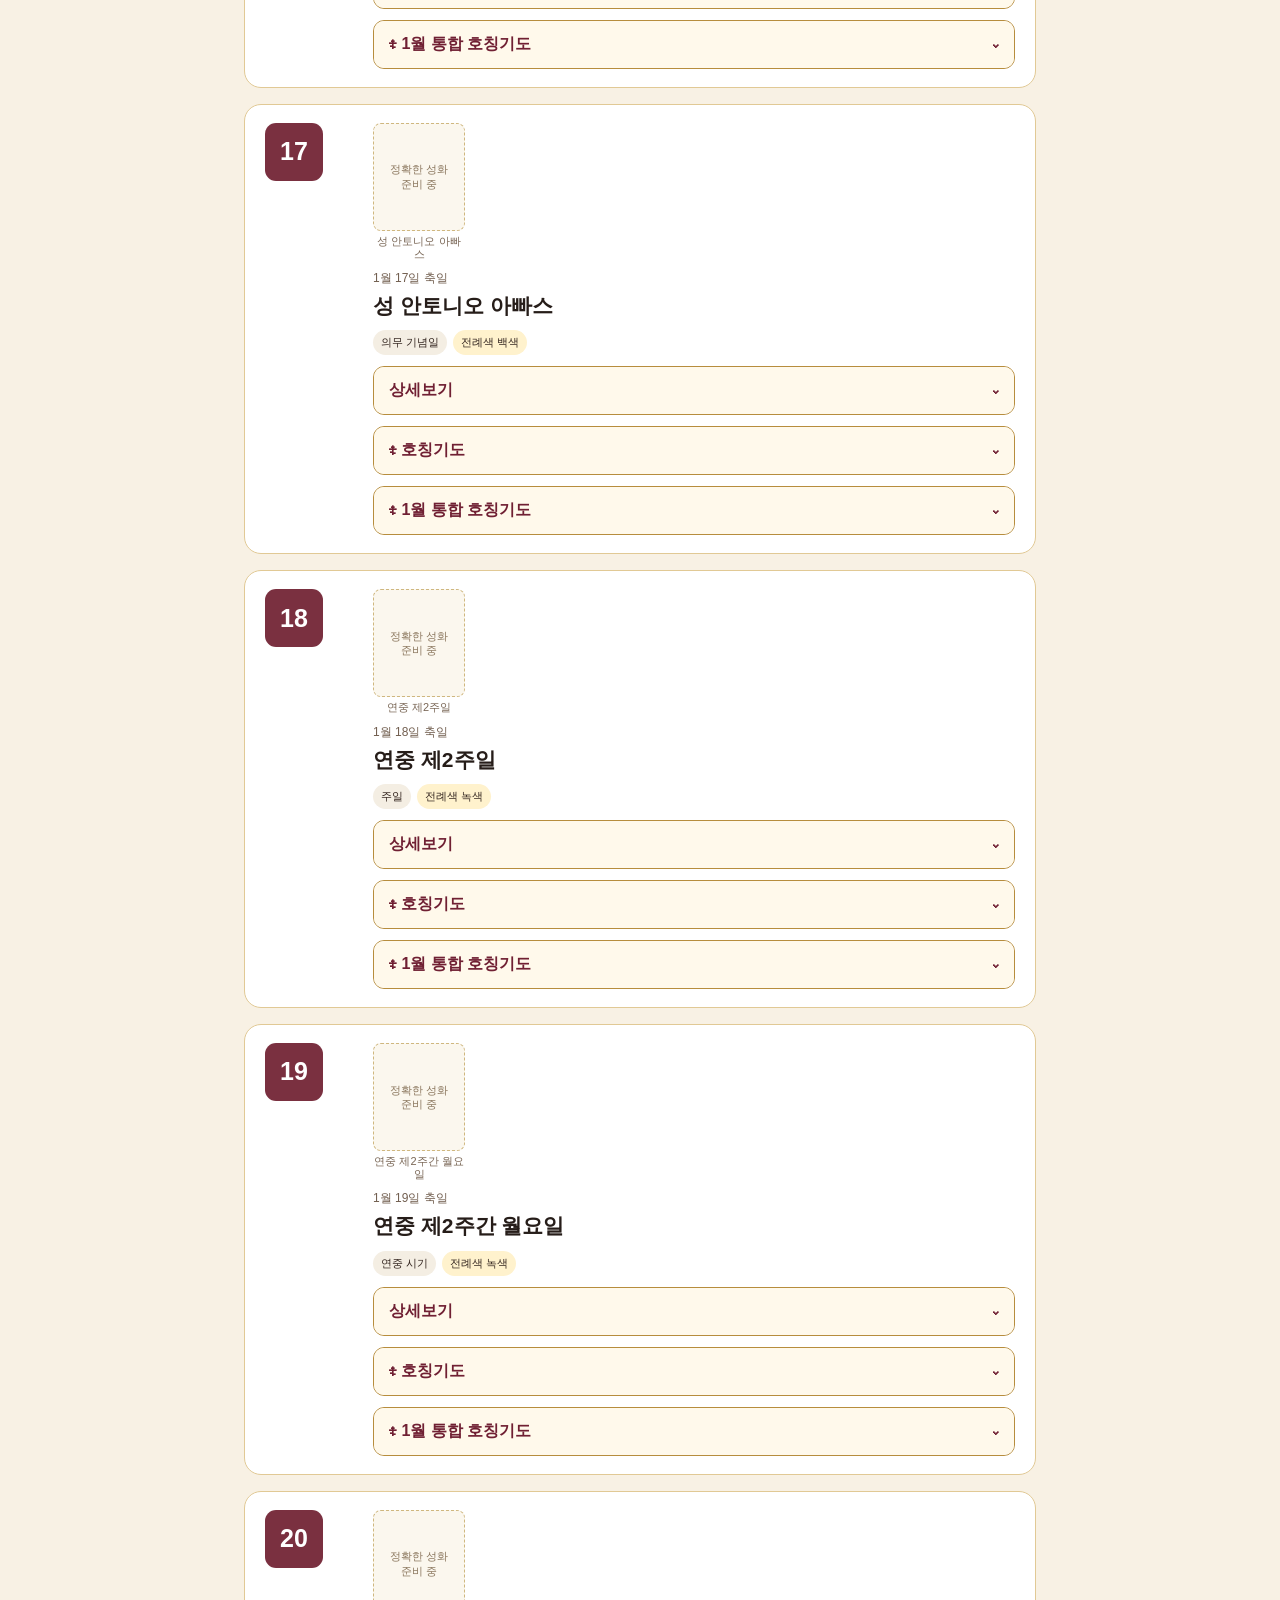
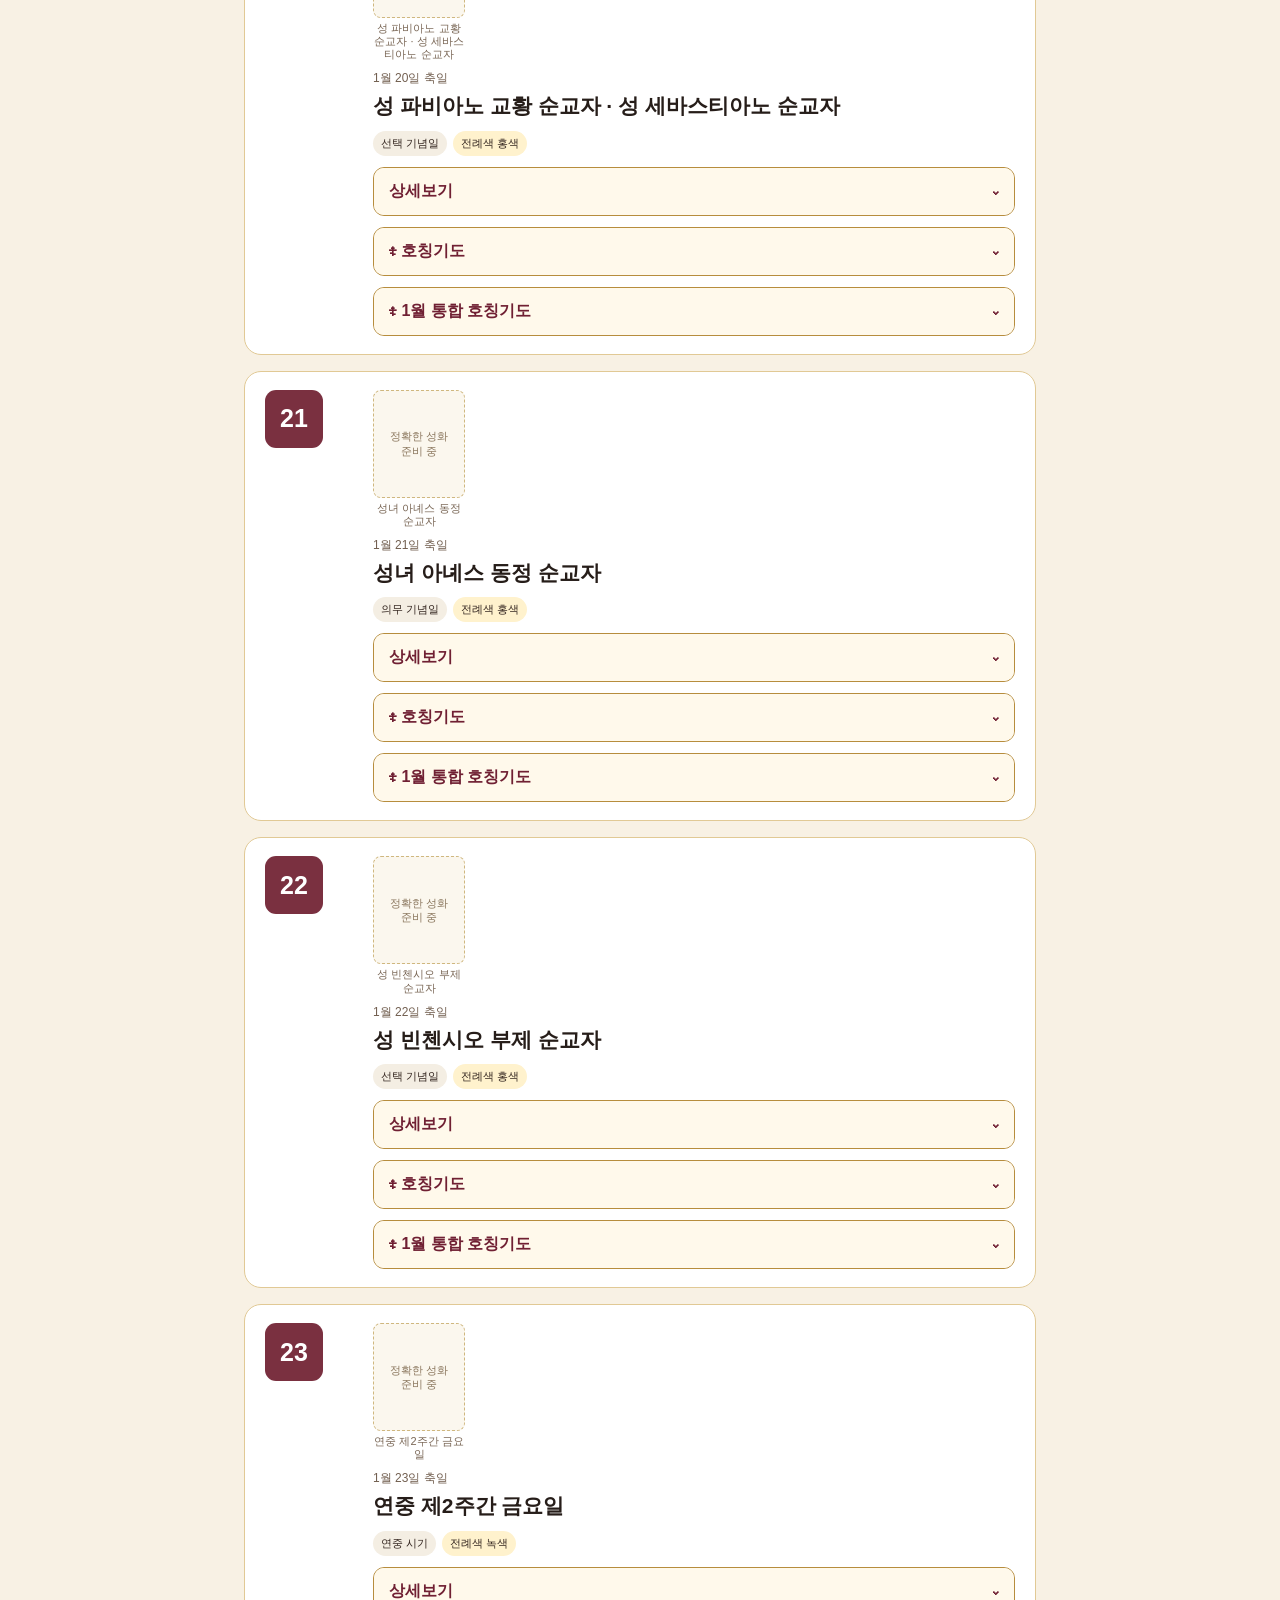
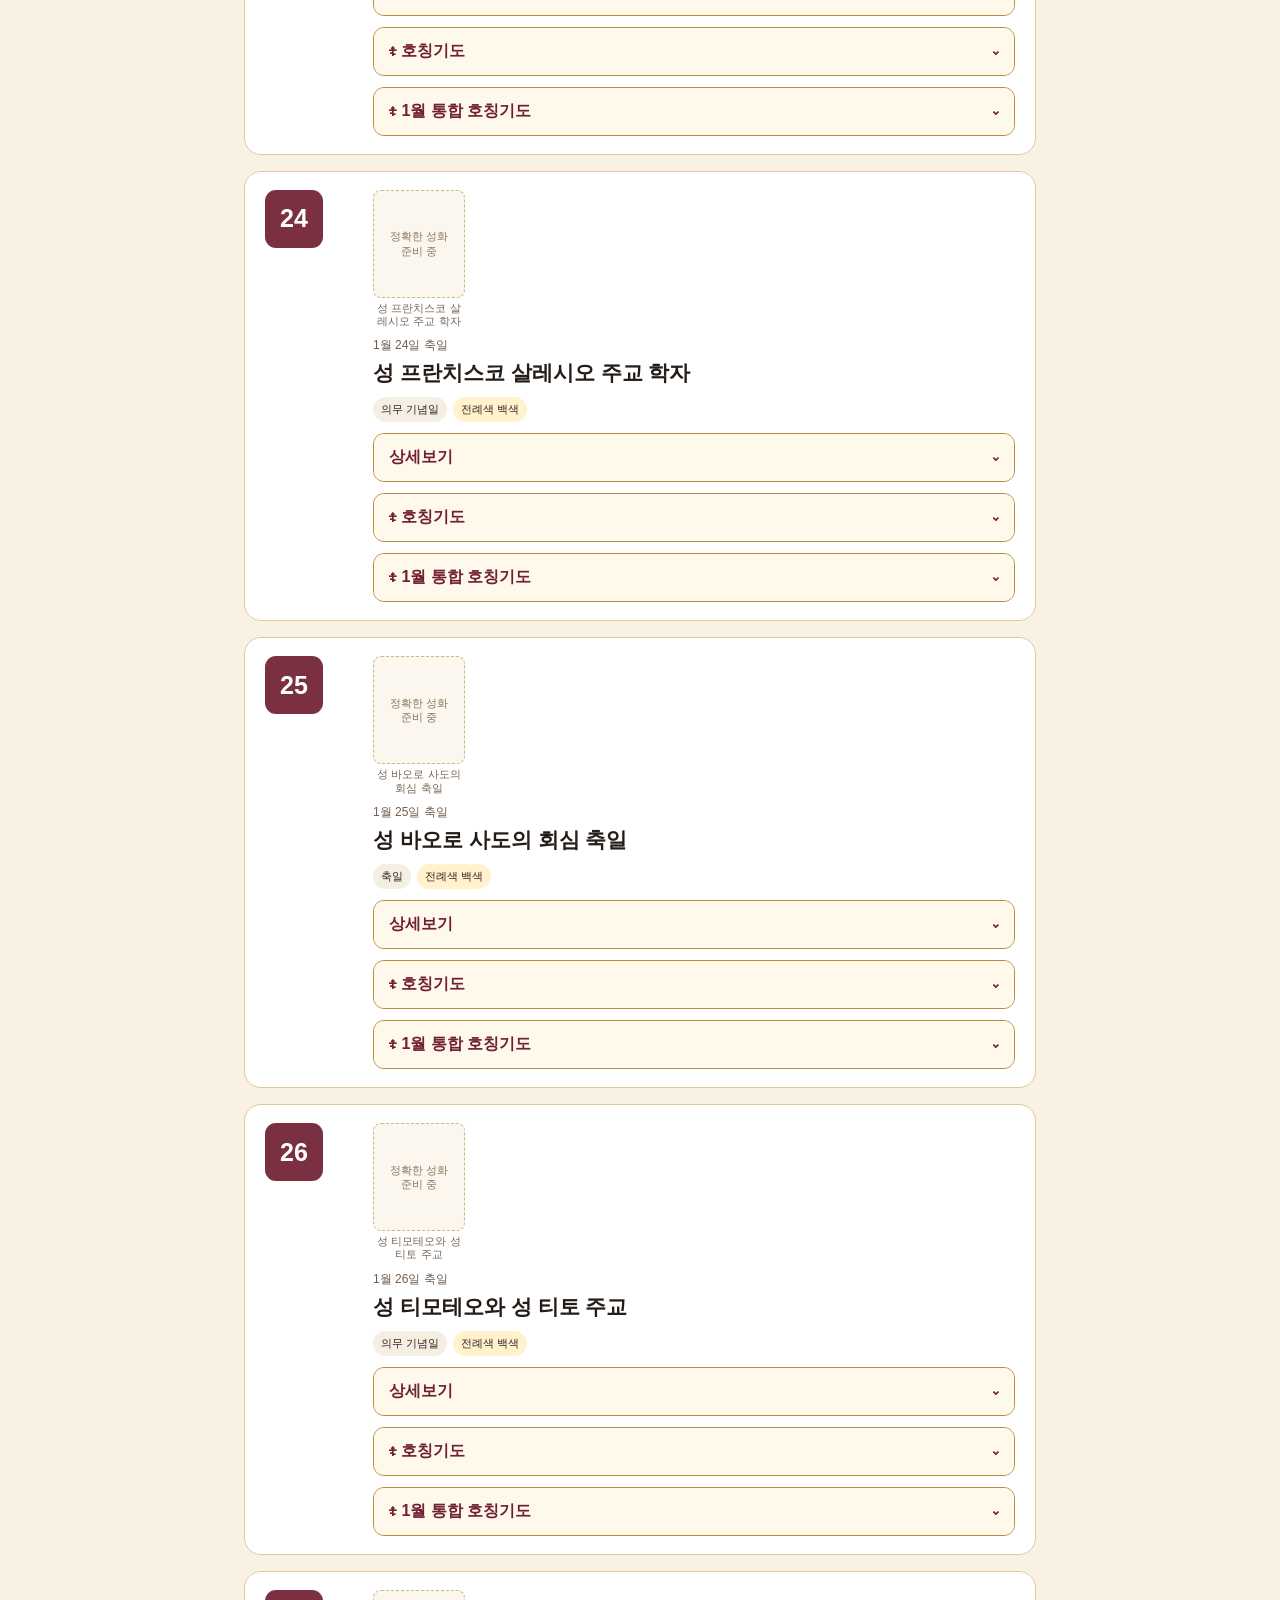
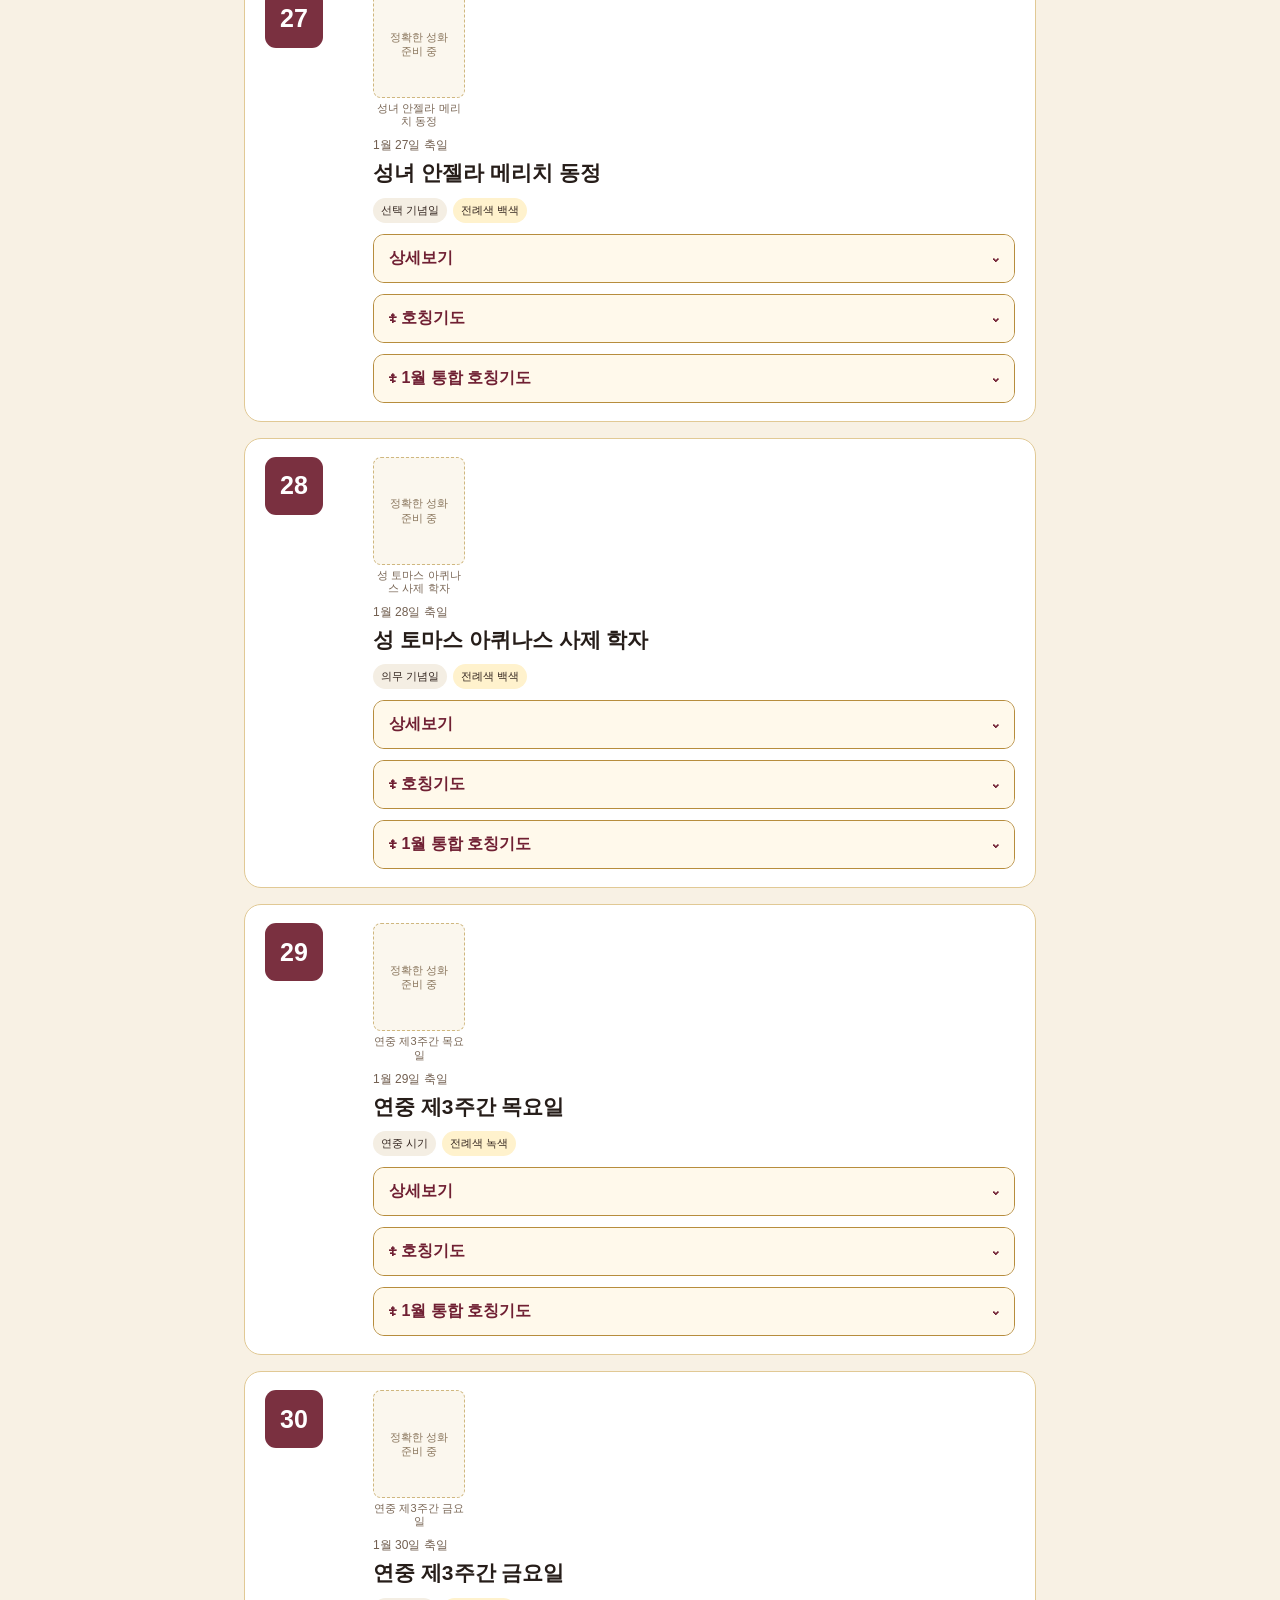
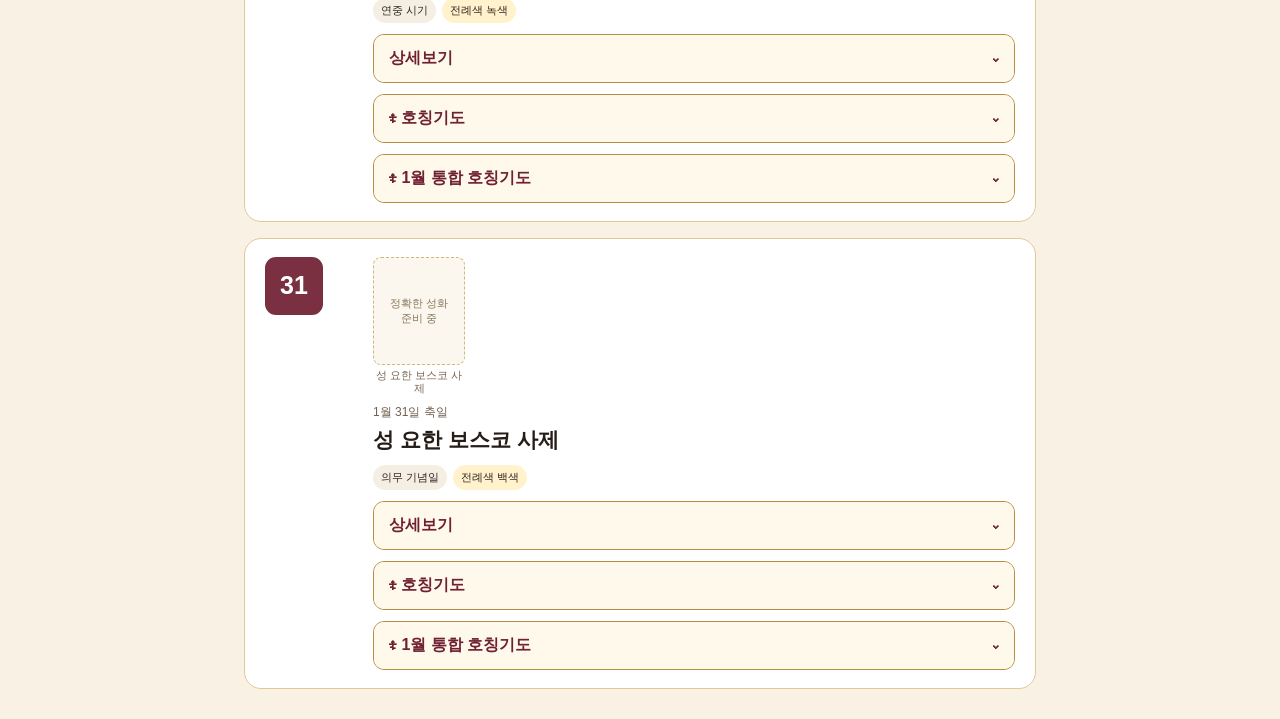
==== commit 07fd9f6c: "Match Catholic mobile calendar layout to Orthodox cards" ====
--- a/catholic/index.html
+++ b/catholic/index.html
@@ -1 +1 @@
-<!doctype html><html lang="ko"><head><meta charset="utf-8"><meta name="viewport" content="width=device-width,initial-scale=1,viewport-fit=cover"><meta name="theme-color" content="#6f1d2c"><link rel="apple-touch-icon" href="padre-pio-icon.jpg"><link rel="manifest" href="manifest.webmanifest"><title>가톨릭 365 성인 달력</title><style>*{box-sizing:border-box}body{margin:0;background:#f8f1e4;color:#33251f;font-family:-apple-system,BlinkMacSystemFont,"Noto Sans KR",sans-serif}.hero{height:190px;background:linear-gradient(0deg,rgba(50,16,23,.76),rgba(50,16,23,.1)),url('padre-pio-icon.jpg') center 28%/cover;display:flex;align-items:flex-end;padding:22px;color:#fff}.hero h1{margin:5px 0;font-size:27px}.wrap{max-width:820px;margin:auto;padding:16px}.era{width:100%;padding:18px 10px;border:2px solid #b68c36;border-radius:20px;background:#fffaf0;color:#702033;font-size:17px;font-weight:900}.months{display:flex;gap:9px;overflow-x:auto;padding:18px 0 12px;scrollbar-width:none}.months button{flex:0 0 62px;padding:12px 5px;border:1px solid #d2b474;border-radius:10px;background:#fffaf0;color:#702033;font-weight:900;font-size:15px;box-shadow:0 4px 0 #dfd3bc}.months button.active{background:#762039;color:#fff}.search{width:100%;padding:12px;border:1px solid #d7bd87;border-radius:13px;background:#fff;font-size:16px}.toolbar{display:flex;gap:9px;margin:12px 0}.toolbar button{border:1px solid #c39c51;background:#fffaf0;color:#702033;border-radius:11px;padding:10px;font-weight:800}.monthHero{margin-top:16px;border-radius:16px 16px 0 0;overflow:hidden;background:linear-gradient(135deg,#7b2539,#45131f);color:#fff;display:grid;grid-template-columns:38% 62%;min-height:150px}.monthPhoto{background:linear-gradient(135deg,#c9a75c,#6f1d2c);display:flex;align-items:center;justify-content:center;font-size:42px}.monthText{padding:22px}.monthText small{letter-spacing:3px;color:#e9cc89;font-weight:800}.monthText h2{font-size:39px;margin:7px 0}.hint{background:#fff;border-left:5px solid #bd913b;padding:13px 16px;line-height:1.6}.dayCard{background:#fff;border:1px solid #e4cea0;border-radius:18px;padding:17px;margin:15px 0;box-shadow:0 4px 14px #5c301210}.dayTop{display:grid;grid-template-columns:58px 82px 1fr;gap:12px;align-items:start}.dayNo{width:58px;height:58px;border-radius:12px;background:#7a3040;color:#fff;font-size:25px;font-weight:900;display:flex;align-items:center;justify-content:center}.saintMedia{width:82px}.saintImg{width:82px;height:100px;border-radius:9px;object-fit:cover;border:2px solid #d2b474;background:#f5eee2}.saintPlaceholder{width:82px;height:100px;border-radius:9px;border:1.5px dashed #cfb77f;background:#fbf7ee;display:flex;align-items:center;justify-content:center;text-align:center;padding:7px;color:#8a765d;font-size:11px;line-height:1.35}.imgCaption{text-align:center;color:#796655;font-size:11px;line-height:1.25;margin-top:4px}.dayTitle{min-width:0}.dayTitle h3{font-size:20px;line-height:1.3;margin:4px 0 8px;color:#261d19}.who{font-size:12px;color:#725f50;margin:1px 0 5px}.meta{display:flex;gap:6px;flex-wrap:wrap}.pill{background:#f4eee3;border-radius:999px;padding:5px 8px;font-size:11px}.pill.gold{background:#fff2cd}.acc{margin-top:11px;border:1.5px solid #b78d3d;border-radius:12px;overflow:hidden}.acc button{width:100%;border:0;background:#fff9eb;color:#702033;text-align:left;padding:13px 15px;font-weight:900;font-size:16px;display:flex;justify-content:space-between}.accBody{display:none;padding:14px 16px;border-top:1px solid #e9d6ae;line-height:1.85;background:#fff}.acc.open .accBody{display:block}.prayerBody{background:#fff8e7}.litanyLine{padding:7px 0;border-bottom:1px dotted #dfc998}.litanyLine:last-child{border-bottom:0}@media(max-width:520px){.hero{height:170px}.monthHero{grid-template-columns:36% 64%}.monthText{padding:18px 15px}.dayCard{padding:13px}.dayTop{grid-template-columns:50px 70px 1fr;gap:10px}.dayNo{width:50px;height:50px;font-size:22px}.saintMedia,.saintImg,.saintPlaceholder{width:70px}.saintImg,.saintPlaceholder{height:88px}.dayTitle h3{font-size:18px}}</style></head><body><header class="hero"><div><small>CATHOLIC · 2026</small><h1>가톨릭 365일 성인 축일 달력</h1><div>성인 · 성화 · 생애 · 스페셜리티 · 전구 · 호칭기도</div></div></header><main class="wrap"><button class="era" onclick="location.href='era-prayers.html'">☦ 시대별 · 세기별 성인 호칭기도　⌄</button><div class="months" id="months"></div><input id="search" class="search" placeholder="성인·축일 검색" oninput="render(currentMonth)"><div class="toolbar"><button onclick="showToday()">오늘</button><button onclick="showMonthlyPrayer()">☦ 월별 통합 호칭기도</button></div><section id="list"></section></main><script>window.CATHOLIC_2026=window.CATHOLIC_2026||{};</script><script src="data/january-2026.js"></script><script src="data/february-2026.js"></script><script src="data/march-2026.js"></script><script src="data/april-2026.js"></script><script src="data/may-2026.js"></script><script src="data/june-2026.js"></script><script src="data/july-2026.js"></script><script src="data/august-2026.js"></script><script src="data/september-2026.js"></script><script src="data/october-2026.js"></script><script src="data/november-2026.js"></script><script src="data/december-2026.js"></script><script>const mn=['1월','2월','3월','4월','5월','6월','7월','8월','9월','10월','11월','12월'];let currentMonth=1;const e=s=>(s||'').replace(/[&<>"']/g,m=>({'&':'&amp;','<':'&lt;','>':'&gt;','"':'&quot;',"'":'&#39;'}[m]));function monthButtons(){months.innerHTML=mn.map((x,i)=>`<button class="${currentMonth===i+1?'active':''}" onclick="render(${i+1})">${x}</button>`).join('')}function acc(label,body,cls=''){return `<div class="acc ${cls}"><button onclick="this.parentElement.classList.toggle('open')"><span>${label}</span><span>⌄</span></button><div class="accBody">${body}</div></div>`}function invocationsFor(x){if(Array.isArray(x.litanyNames)&&x.litanyNames.length)return x.litanyNames.map(n=>`${e(n)}이여, 저희를 위하여 빌어 주소서.`).join('<br>');if(x.litany)return e(x.litany);const t=x.title||x.n||'';if(/주님|예수|성명|공현|세례/.test(t))return `주 예수 그리스도님, 저희에게 자비를 베푸소서.`;if(/성모 마리아/.test(t))return `천주의 성모 마리아님, 저희를 위하여 빌어 주소서.`;return `${e(t)}이여, 저희를 위하여 빌어 주소서.`}function media(x,title){const src=x.image||x.img;if(!src)return `<div class="saintMedia"><div class="saintPlaceholder">정확한 성화<br>준비 중</div><div class="imgCaption">${title}</div></div>`;return `<div class="saintMedia"><img class="saintImg" src="${e(src)}" alt="${title}" onerror="this.outerHTML='<div class=&quot;saintPlaceholder&quot;>정확한 성화<br>준비 중</div>'"><div class="imgCaption">${title}</div></div>`}function dayCard(m,d,x){const title=e(x.title||x.n||'가톨릭 전례일'),detail=e(x.detail||'이 성인과 축일의 생애·역사·영성 자료를 계속 보강하고 있습니다.'),specialty=e(x.specialty||x.i||'신앙의 성장과 성덕, 필요한 은총을 위한 전구'),prayer=e(x.prayer||x.p||'이 날의 성인과 함께 그리스도를 충실히 따르도록 기도합니다.');return `<article class="dayCard"><div class="dayTop"><div class="dayNo">${d}</div>${media(x,title)}<div class="dayTitle"><div class="who">${m}월 ${d}일 축일</div><h3>${title}</h3><div class="meta"><span class="pill">${e(x.rank||'전례일')}</span><span class="pill gold">전례색 ${e(x.color||'—')}</span></div></div></div>${acc('상세보기',`<b>생애 · 역사 · 주요 일화 · 영성</b><br>${detail}<br><br><b>스페셜리티 · 전구 분야</b><br>${specialty}`)}${acc('☦ 호칭기도',prayer,'prayerBody')}${acc(`☦ ${m}월 통합 호칭기도`,monthlyLitany(m),'prayerBody')}</article>`}function monthlyLitany(m){const data=CATHOLIC_2026[m]||{};return Object.keys(data).sort((a,b)=>+a-+b).map(d=>{const x=data[d];return `<div class="litanyLine"><b>${m}월 ${d}일</b><br>${invocationsFor(x)}</div>`}).join('')}function render(m){currentMonth=m;monthButtons();const data=CATHOLIC_2026[m]||{},q=(search.value||'').trim().toLowerCase();let rows=Object.keys(data).sort((a,b)=>+a-+b).map(d=>[d,data[d]]);if(q)rows=rows.filter(([d,x])=>JSON.stringify(x).toLowerCase().includes(q)||`${m}월 ${d}일`.includes(q));list.innerHTML=`<div class="monthHero"><div class="monthPhoto">✠</div><div class="monthText"><small>MONTH ${String(m).padStart(2,'0')}</small><h2>${m}월</h2><p>가톨릭 성인과 축일의 기록</p></div></div><div class="hint">이 달의 성인·축일을 날짜별로 봅니다. 성화는 <b>그 날짜에 해당하는 성인·축일의 정확한 이미지가 확인된 경우에만</b> 표시합니다.</div>`+(rows.length?rows.map(([d,x])=>dayCard(m,d,x)).join(''):'<article class="dayCard">이 달의 데이터를 보강하고 있습니다.</article>')}function showToday(){const n=new Date();search.value='';render(n.getMonth()+1)}function showMonthlyPrayer(){list.innerHTML=`<div class="monthHero"><div class="monthPhoto">✠</div><div class="monthText"><small>MONTH ${String(currentMonth).padStart(2,'0')}</small><h2>${currentMonth}월</h2><p>모든 성인의 통합 호칭기도</p></div></div><article class="dayCard"><button onclick="render(currentMonth)" style="border:0;background:none;color:#702033;font-weight:900">← 달력으로</button><div style="line-height:1.85;margin-top:12px">${monthlyLitany(currentMonth)}</div></article>`}monthButtons();render(1);if('serviceWorker'in navigator)navigator.serviceWorker.register('sw.js').catch(()=>{});</script></body></html>+<!doctype html><html lang="ko"><head><meta charset="utf-8"><meta name="viewport" content="width=device-width,initial-scale=1,viewport-fit=cover"><meta name="theme-color" content="#6f1d2c"><link rel="apple-touch-icon" href="padre-pio-icon.jpg"><link rel="manifest" href="manifest.webmanifest"><title>가톨릭 365 성인 달력</title><style>*{box-sizing:border-box}body{margin:0;background:#f8f1e4;color:#33251f;font-family:-apple-system,BlinkMacSystemFont,"Noto Sans KR",sans-serif}.hero{height:170px;background:linear-gradient(0deg,rgba(50,16,23,.76),rgba(50,16,23,.1)),url('padre-pio-icon.jpg') center 28%/cover;display:flex;align-items:flex-end;padding:20px;color:#fff}.hero h1{margin:4px 0;font-size:25px}.wrap{max-width:820px;margin:auto;padding:14px}.era{width:100%;padding:16px 10px;border:2px solid #b68c36;border-radius:18px;background:#fffaf0;color:#702033;font-size:17px;font-weight:900}.months{display:flex;gap:10px;overflow-x:auto;padding:18px 0 12px;scrollbar-width:none}.months button{flex:0 0 64px;padding:12px 5px;border:1px solid #d2b474;border-radius:9px;background:#fffaf0;color:#702033;font-weight:900;font-size:15px;box-shadow:0 4px 0 #dfd3bc}.months button.active{background:#762039;color:#fff}.search{width:100%;padding:12px;border:1px solid #d7bd87;border-radius:12px;background:#fff;font-size:16px}.toolbar{display:flex;gap:9px;margin:12px 0}.toolbar button{border:1px solid #c39c51;background:#fffaf0;color:#702033;border-radius:10px;padding:10px;font-weight:800}.monthHero{margin-top:15px;border-radius:14px 14px 0 0;overflow:hidden;background:linear-gradient(135deg,#7b2539,#45131f);color:#fff;display:grid;grid-template-columns:38% 62%;min-height:138px}.monthPhoto{background:linear-gradient(135deg,#c9a75c,#6f1d2c);display:flex;align-items:center;justify-content:center;font-size:38px}.monthText{padding:20px}.monthText small{letter-spacing:3px;color:#e9cc89;font-weight:800}.monthText h2{font-size:36px;margin:6px 0}.hint{background:#fff;border-left:5px solid #bd913b;padding:13px 16px;line-height:1.6}.dayCard{background:#fff;border:1.5px solid #e1c995;border-radius:17px;padding:18px 20px;margin:16px 0;box-shadow:none}.dayTop{display:grid;grid-template-columns:88px 1fr;grid-template-rows:auto auto;column-gap:20px;align-items:start}.dayNo{grid-column:1;grid-row:1;width:58px;height:58px;border-radius:11px;background:#7a3040;color:#fff;font-size:25px;font-weight:900;display:flex;align-items:center;justify-content:center}.mediaRow{grid-column:2;grid-row:1;display:flex;gap:10px;align-items:flex-start;min-height:108px;flex-wrap:wrap}.saintMedia{width:92px}.saintImg{width:92px;height:108px;border-radius:8px;object-fit:cover;border:2px solid #d2b474;background:#f5eee2}.saintPlaceholder{width:92px;height:108px;border-radius:8px;border:1.5px dashed #cfb77f;background:#fbf7ee;display:flex;align-items:center;justify-content:center;text-align:center;padding:6px;color:#8a765d;font-size:11px;line-height:1.3}.imgCaption{text-align:center;color:#796655;font-size:11px;line-height:1.2;margin-top:4px}.dayTitle{grid-column:2;grid-row:2;min-width:0;margin-top:8px}.dayTitle h3{font-size:21px;line-height:1.35;margin:4px 0 10px;color:#261d19}.who{font-size:12px;color:#725f50;margin:1px 0 5px}.meta{display:flex;gap:6px;flex-wrap:wrap}.pill{background:#f4eee3;border-radius:999px;padding:5px 8px;font-size:11px}.pill.gold{background:#fff2cd}.acc{margin-top:11px;margin-left:108px;border:1.5px solid #b78d3d;border-radius:11px;overflow:hidden}.acc button{width:100%;border:0;background:#fff9eb;color:#702033;text-align:left;padding:13px 15px;font-weight:900;font-size:16px;display:flex;justify-content:space-between}.accBody{display:none;padding:14px 16px;border-top:1px solid #e9d6ae;line-height:1.85;background:#fff}.acc.open .accBody{display:block}.prayerBody{background:#fff8e7}.litanyLine{padding:7px 0;border-bottom:1px dotted #dfc998}.litanyLine:last-child{border-bottom:0}@media(max-width:520px){.hero{height:160px}.wrap{padding:12px}.monthHero{grid-template-columns:38% 62%;min-height:130px}.monthText{padding:17px 14px}.monthText h2{font-size:34px}.dayCard{padding:16px 14px}.dayTop{grid-template-columns:72px 1fr;column-gap:12px}.dayNo{width:48px;height:48px;font-size:21px}.mediaRow{gap:8px;min-height:98px}.saintMedia{width:78px}.saintImg,.saintPlaceholder{width:78px;height:94px}.dayTitle{margin-top:7px}.dayTitle h3{font-size:19px}.acc{margin-left:84px}.acc button{font-size:15px;padding:12px 14px}}</style></head><body><header class="hero"><div><small>CATHOLIC · 2026</small><h1>가톨릭 365일 성인 축일 달력</h1><div>성인 · 성화 · 생애 · 스페셜리티 · 전구 · 호칭기도</div></div></header><main class="wrap"><button class="era" onclick="location.href='era-prayers.html'">☦ 시대별 · 세기별 성인 호칭기도　⌄</button><div class="months" id="months"></div><input id="search" class="search" placeholder="성인·축일 검색" oninput="render(currentMonth)"><div class="toolbar"><button onclick="showToday()">오늘</button><button onclick="showMonthlyPrayer()">☦ 월별 통합 호칭기도</button></div><section id="list"></section></main><script>window.CATHOLIC_2026=window.CATHOLIC_2026||{};</script><script src="data/january-2026.js"></script><script src="data/february-2026.js"></script><script src="data/march-2026.js"></script><script src="data/april-2026.js"></script><script src="data/may-2026.js"></script><script src="data/june-2026.js"></script><script src="data/july-2026.js"></script><script src="data/august-2026.js"></script><script src="data/september-2026.js"></script><script src="data/october-2026.js"></script><script src="data/november-2026.js"></script><script src="data/december-2026.js"></script><script>const mn=['1월','2월','3월','4월','5월','6월','7월','8월','9월','10월','11월','12월'];let currentMonth=1;const e=s=>(s||'').replace(/[&<>"']/g,m=>({'&':'&amp;','<':'&lt;','>':'&gt;','"':'&quot;',"'":'&#39;'}[m]));function monthButtons(){months.innerHTML=mn.map((x,i)=>`<button class="${currentMonth===i+1?'active':''}" onclick="render(${i+1})">${x}</button>`).join('')}function acc(label,body,cls=''){return `<div class="acc ${cls}"><button onclick="this.parentElement.classList.toggle('open')"><span>${label}</span><span>⌄</span></button><div class="accBody">${body}</div></div>`}function invocationsFor(x){if(Array.isArray(x.litanyNames)&&x.litanyNames.length)return x.litanyNames.map(n=>`${e(n)}이여, 저희를 위하여 빌어 주소서.`).join('<br>');if(x.litany)return e(x.litany);const t=x.title||x.n||'';if(/주님|예수|성명|공현|세례/.test(t))return `주 예수 그리스도님, 저희에게 자비를 베푸소서.`;if(/성모 마리아/.test(t))return `천주의 성모 마리아님, 저희를 위하여 빌어 주소서.`;return `${e(t)}이여, 저희를 위하여 빌어 주소서.`}function oneMedia(src,caption,title){if(!src)return `<div class="saintMedia"><div class="saintPlaceholder">정확한 성화<br>준비 중</div><div class="imgCaption">${e(caption||title)}</div></div>`;return `<div class="saintMedia"><img class="saintImg" src="${e(src)}" alt="${e(caption||title)}" onerror="this.outerHTML='<div class=&quot;saintPlaceholder&quot;>정확한 성화<br>준비 중</div>'"><div class="imgCaption">${e(caption||title)}</div></div>`}function media(x,title){if(Array.isArray(x.images)&&x.images.length)return `<div class="mediaRow">${x.images.map((im,i)=>oneMedia(typeof im==='string'?im:im.src,typeof im==='string'?title:(im.caption||title),title)).join('')}</div>`;return `<div class="mediaRow">${oneMedia(x.image||x.img,x.imageCaption||title,title)}</div>`}function dayCard(m,d,x){const title=e(x.title||x.n||'가톨릭 전례일'),detail=e(x.detail||'이 성인과 축일의 생애·역사·영성 자료를 계속 보강하고 있습니다.'),specialty=e(x.specialty||x.i||'신앙의 성장과 성덕, 필요한 은총을 위한 전구'),prayer=e(x.prayer||x.p||'이 날의 성인과 함께 그리스도를 충실히 따르도록 기도합니다.');return `<article class="dayCard"><div class="dayTop"><div class="dayNo">${d}</div>${media(x,title)}<div class="dayTitle"><div class="who">${m}월 ${d}일 축일</div><h3>${title}</h3><div class="meta"><span class="pill">${e(x.rank||'전례일')}</span><span class="pill gold">전례색 ${e(x.color||'—')}</span></div></div></div>${acc('상세보기',`<b>생애 · 역사 · 주요 일화 · 영성</b><br>${detail}<br><br><b>스페셜리티 · 전구 분야</b><br>${specialty}`)}${acc('☦ 호칭기도',prayer,'prayerBody')}${acc(`☦ ${m}월 통합 호칭기도`,monthlyLitany(m),'prayerBody')}</article>`}function monthlyLitany(m){const data=CATHOLIC_2026[m]||{};return Object.keys(data).sort((a,b)=>+a-+b).map(d=>{const x=data[d];return `<div class="litanyLine"><b>${m}월 ${d}일</b><br>${invocationsFor(x)}</div>`}).join('')}function render(m){currentMonth=m;monthButtons();const data=CATHOLIC_2026[m]||{},q=(search.value||'').trim().toLowerCase();let rows=Object.keys(data).sort((a,b)=>+a-+b).map(d=>[d,data[d]]);if(q)rows=rows.filter(([d,x])=>JSON.stringify(x).toLowerCase().includes(q)||`${m}월 ${d}일`.includes(q));list.innerHTML=`<div class="monthHero"><div class="monthPhoto">✠</div><div class="monthText"><small>MONTH ${String(m).padStart(2,'0')}</small><h2>${m}월</h2><p>가톨릭 성인과 축일의 기록</p></div></div><div class="hint">이 달의 성인·축일 성화를 함께 볼 수 있습니다. 각 날짜에는 그날에 해당하는 정확한 성화만 연결합니다.</div>`+(rows.length?rows.map(([d,x])=>dayCard(m,d,x)).join(''):'<article class="dayCard">이 달의 데이터를 보강하고 있습니다.</article>')}function showToday(){const n=new Date();search.value='';render(n.getMonth()+1)}function showMonthlyPrayer(){list.innerHTML=`<div class="monthHero"><div class="monthPhoto">✠</div><div class="monthText"><small>MONTH ${String(currentMonth).padStart(2,'0')}</small><h2>${currentMonth}월</h2><p>모든 성인의 통합 호칭기도</p></div></div><article class="dayCard"><button onclick="render(currentMonth)" style="border:0;background:none;color:#702033;font-weight:900">← 달력으로</button><div style="line-height:1.85;margin-top:12px">${monthlyLitany(currentMonth)}</div></article>`}monthButtons();render(1);if('serviceWorker'in navigator)navigator.serviceWorker.register('sw.js').catch(()=>{});</script></body></html>
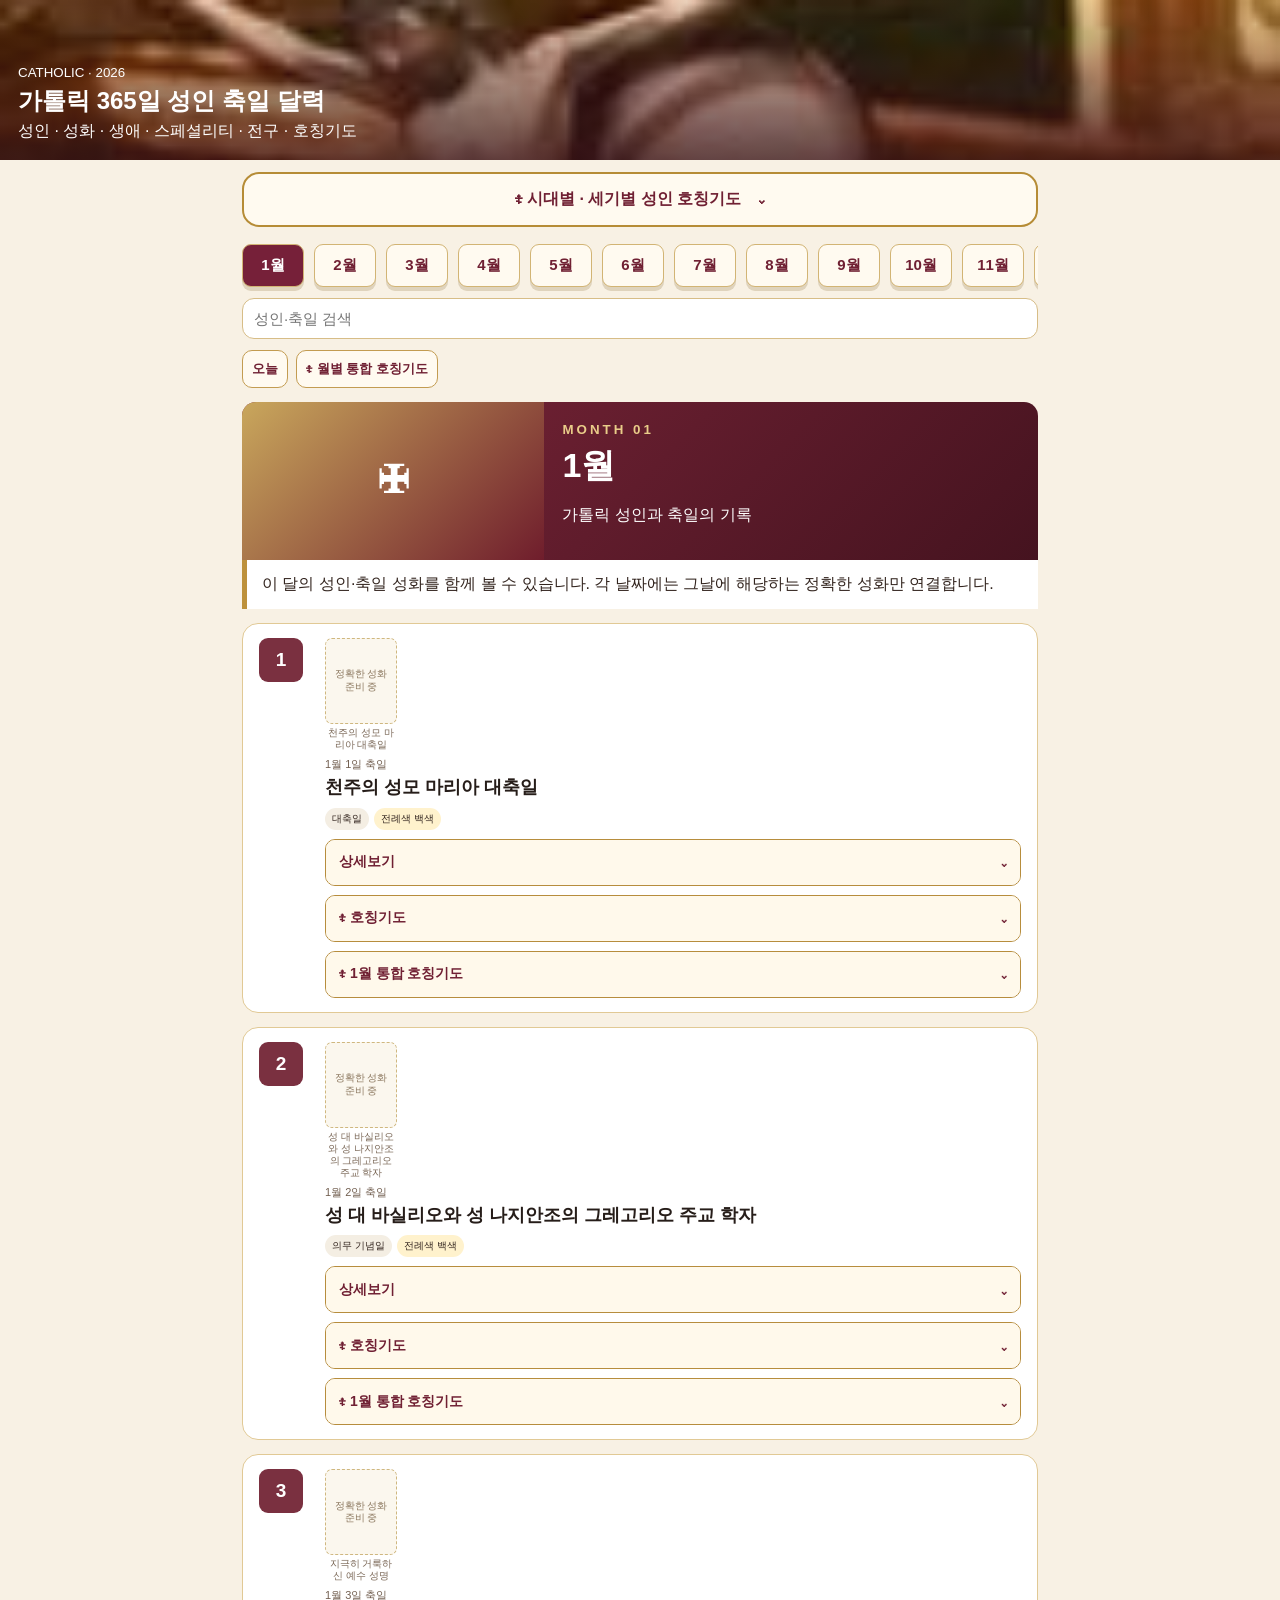
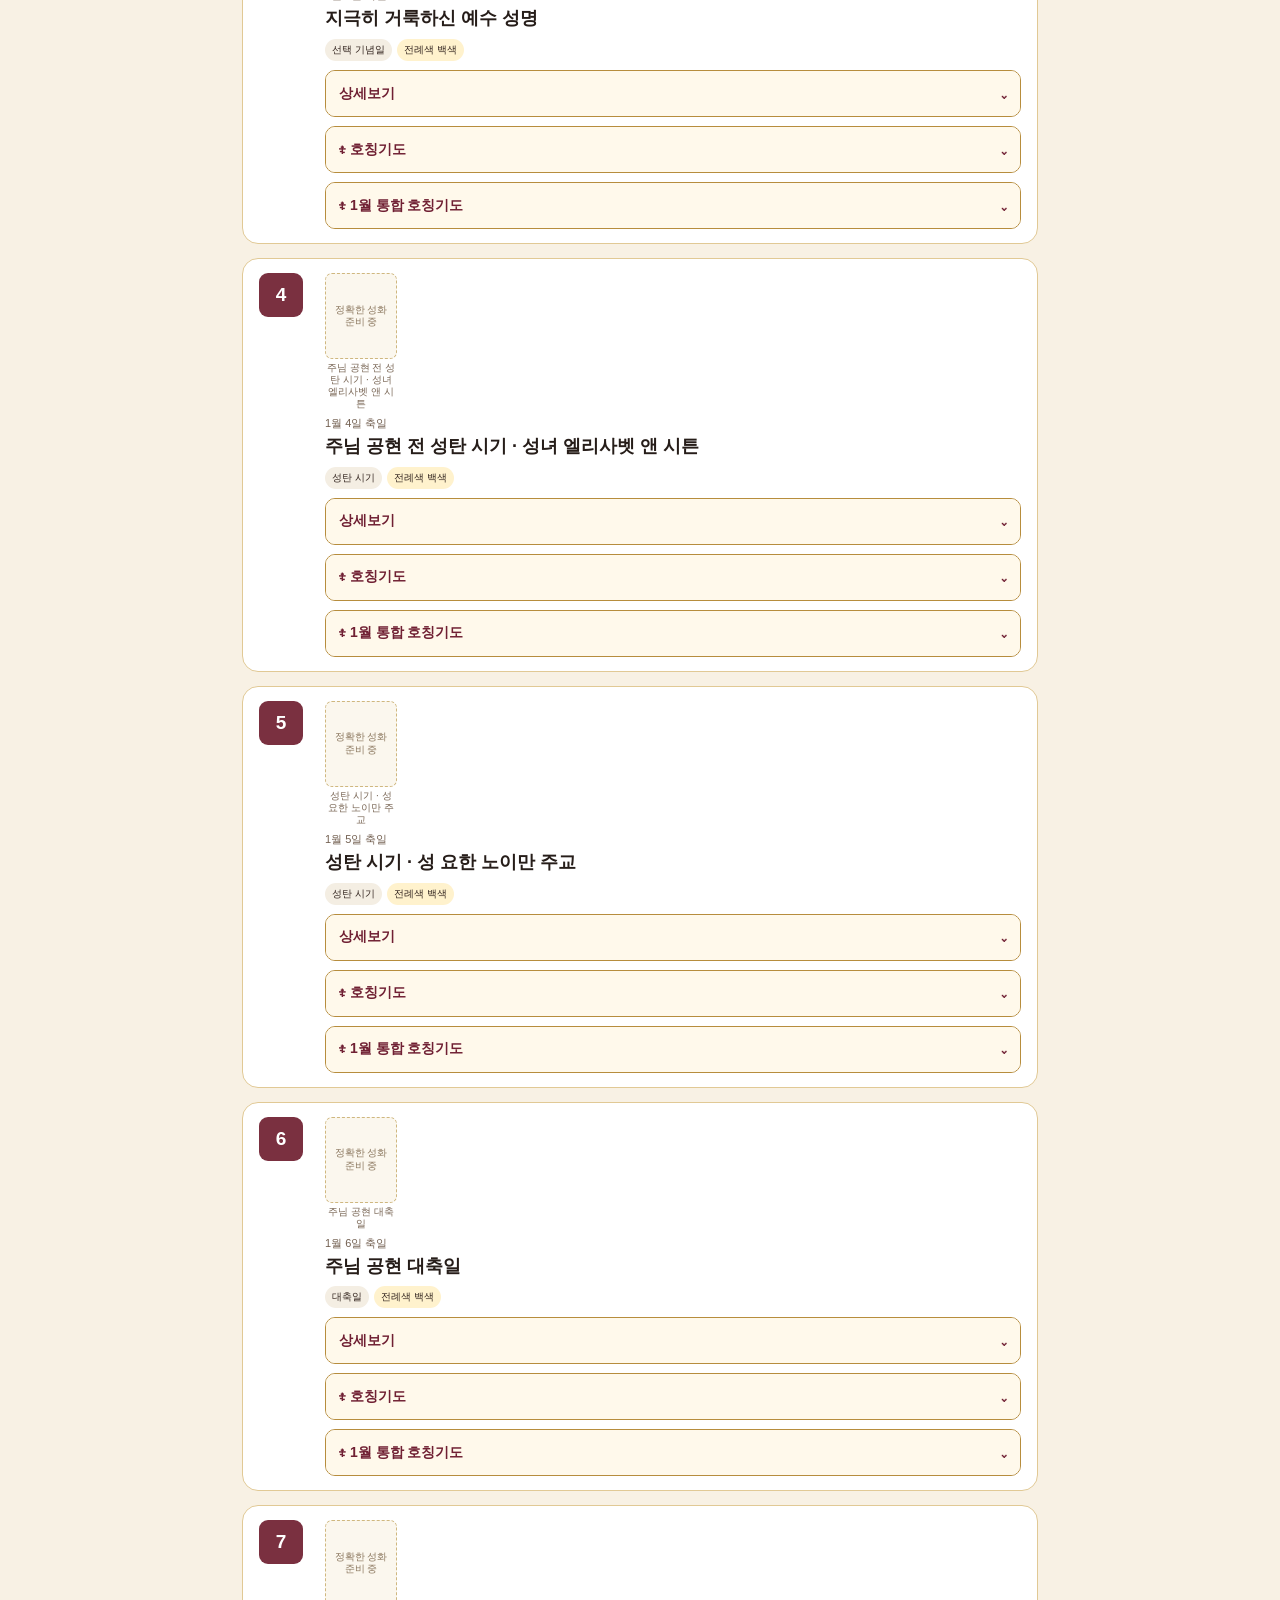
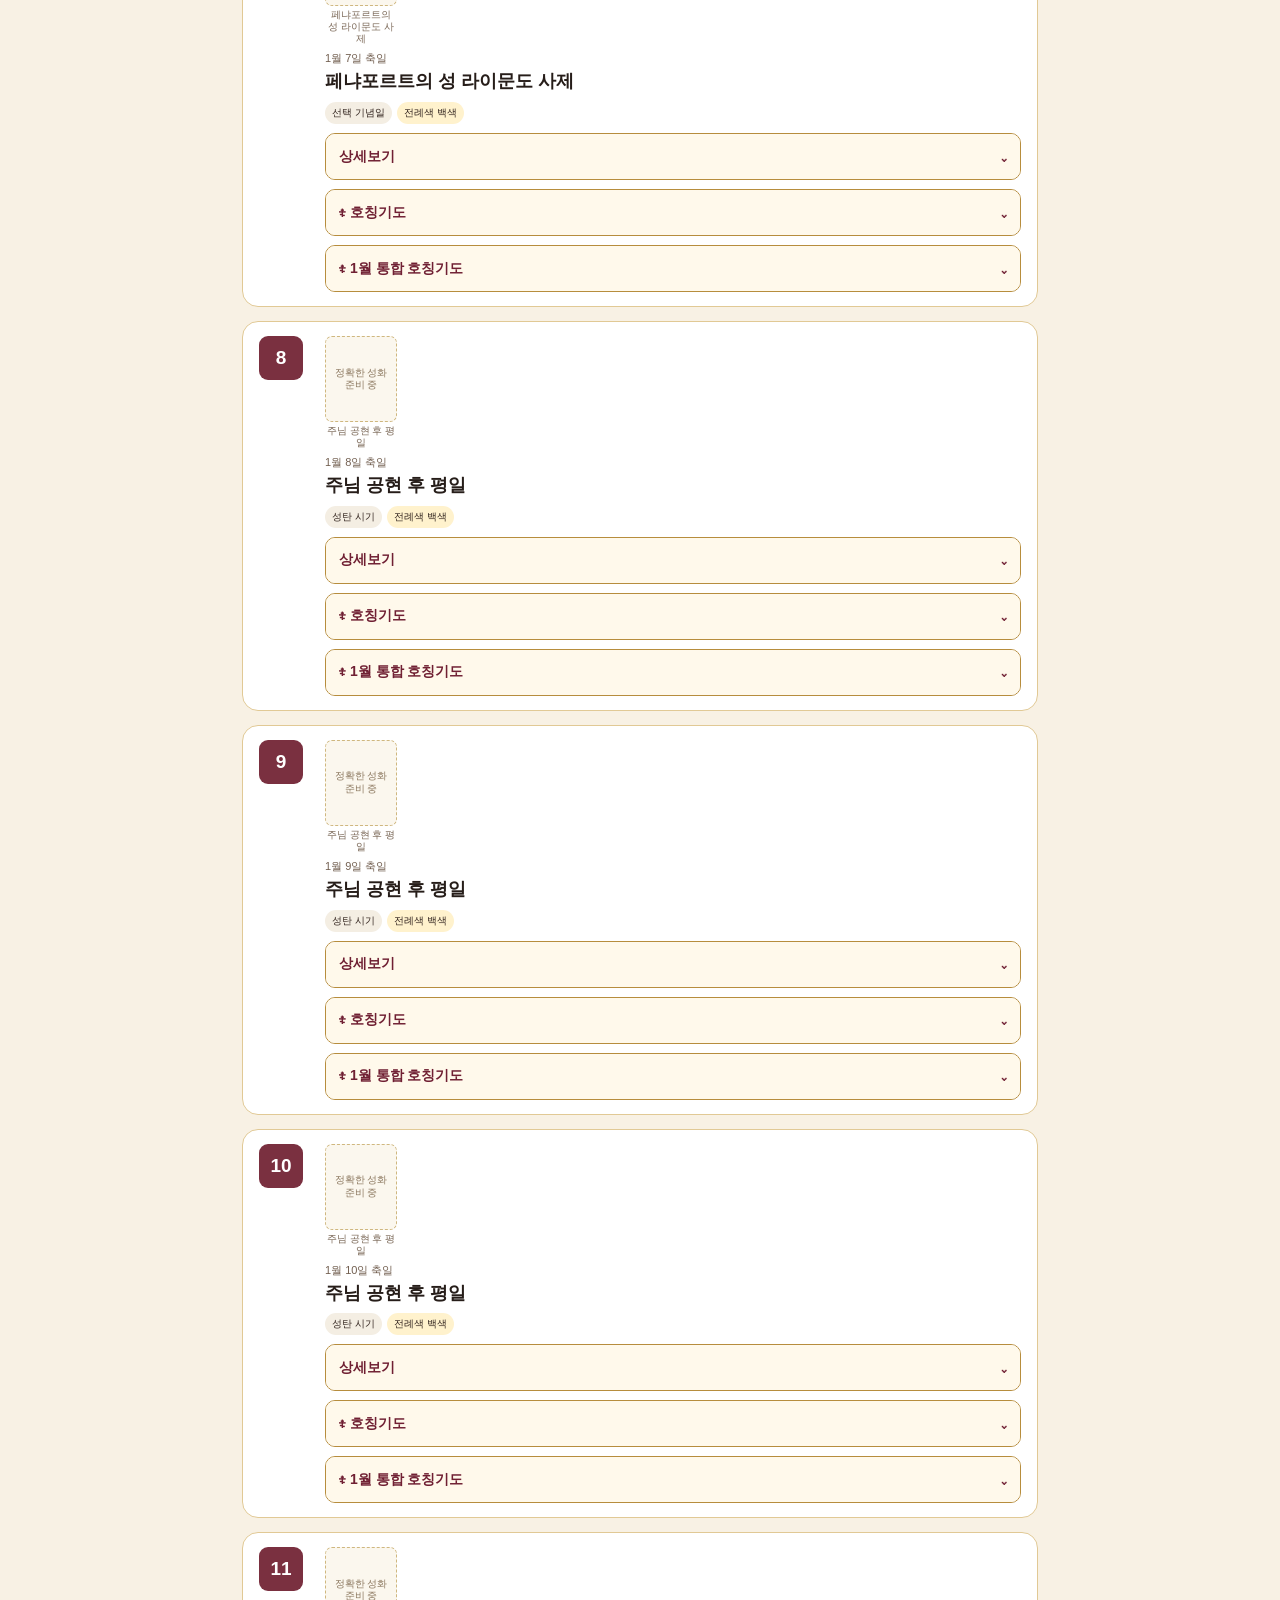
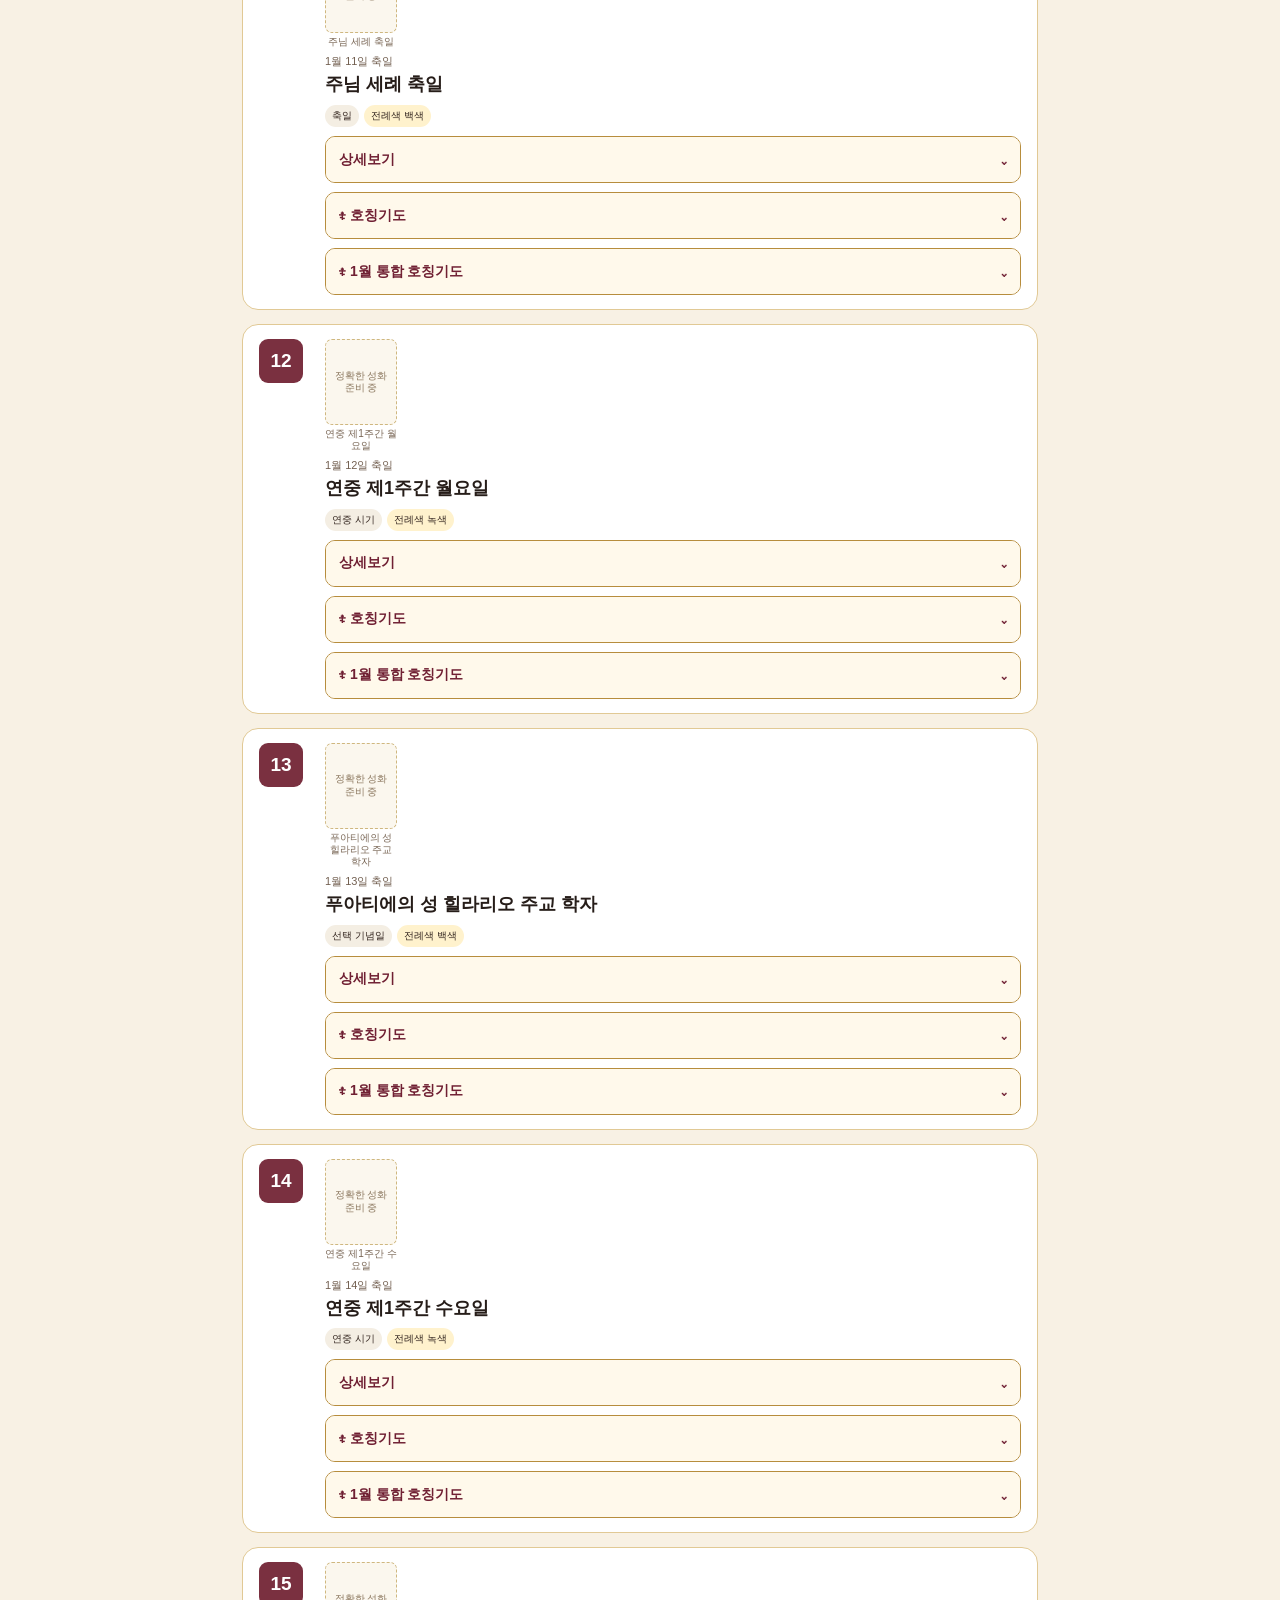
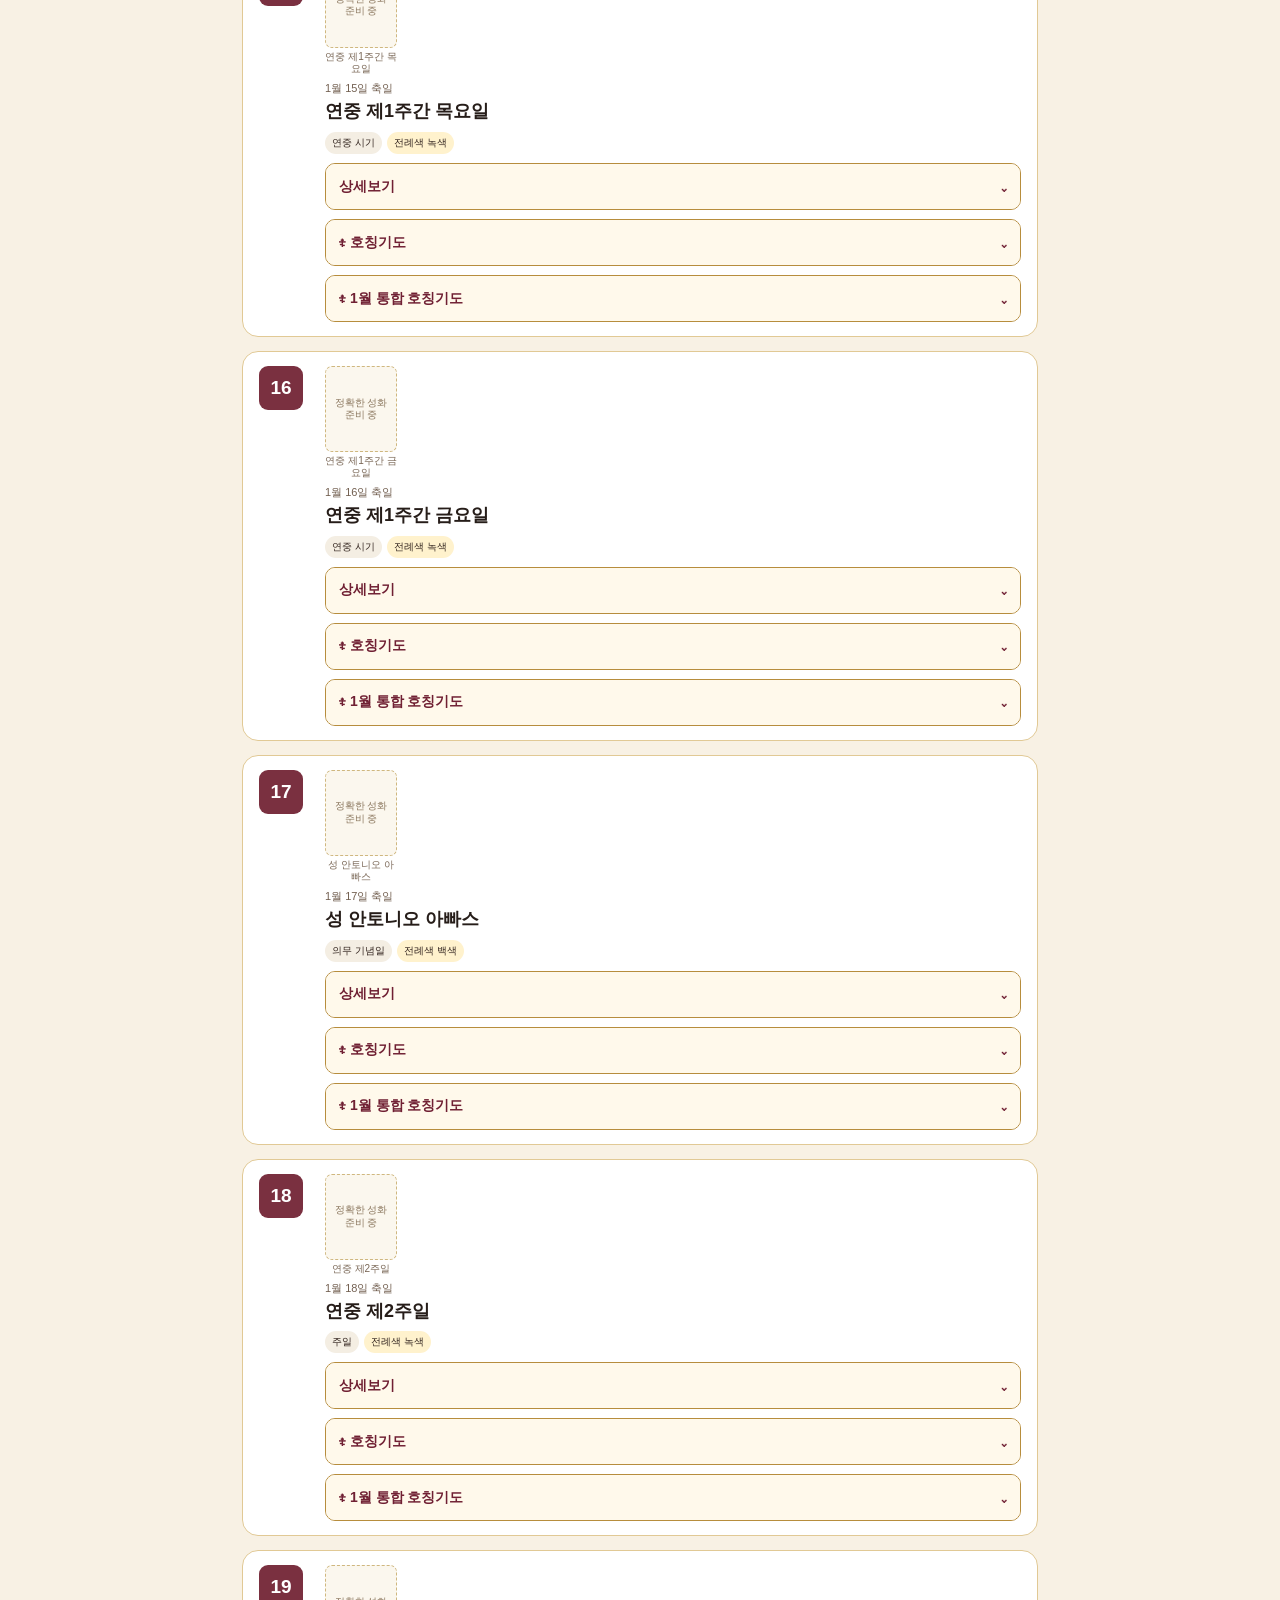
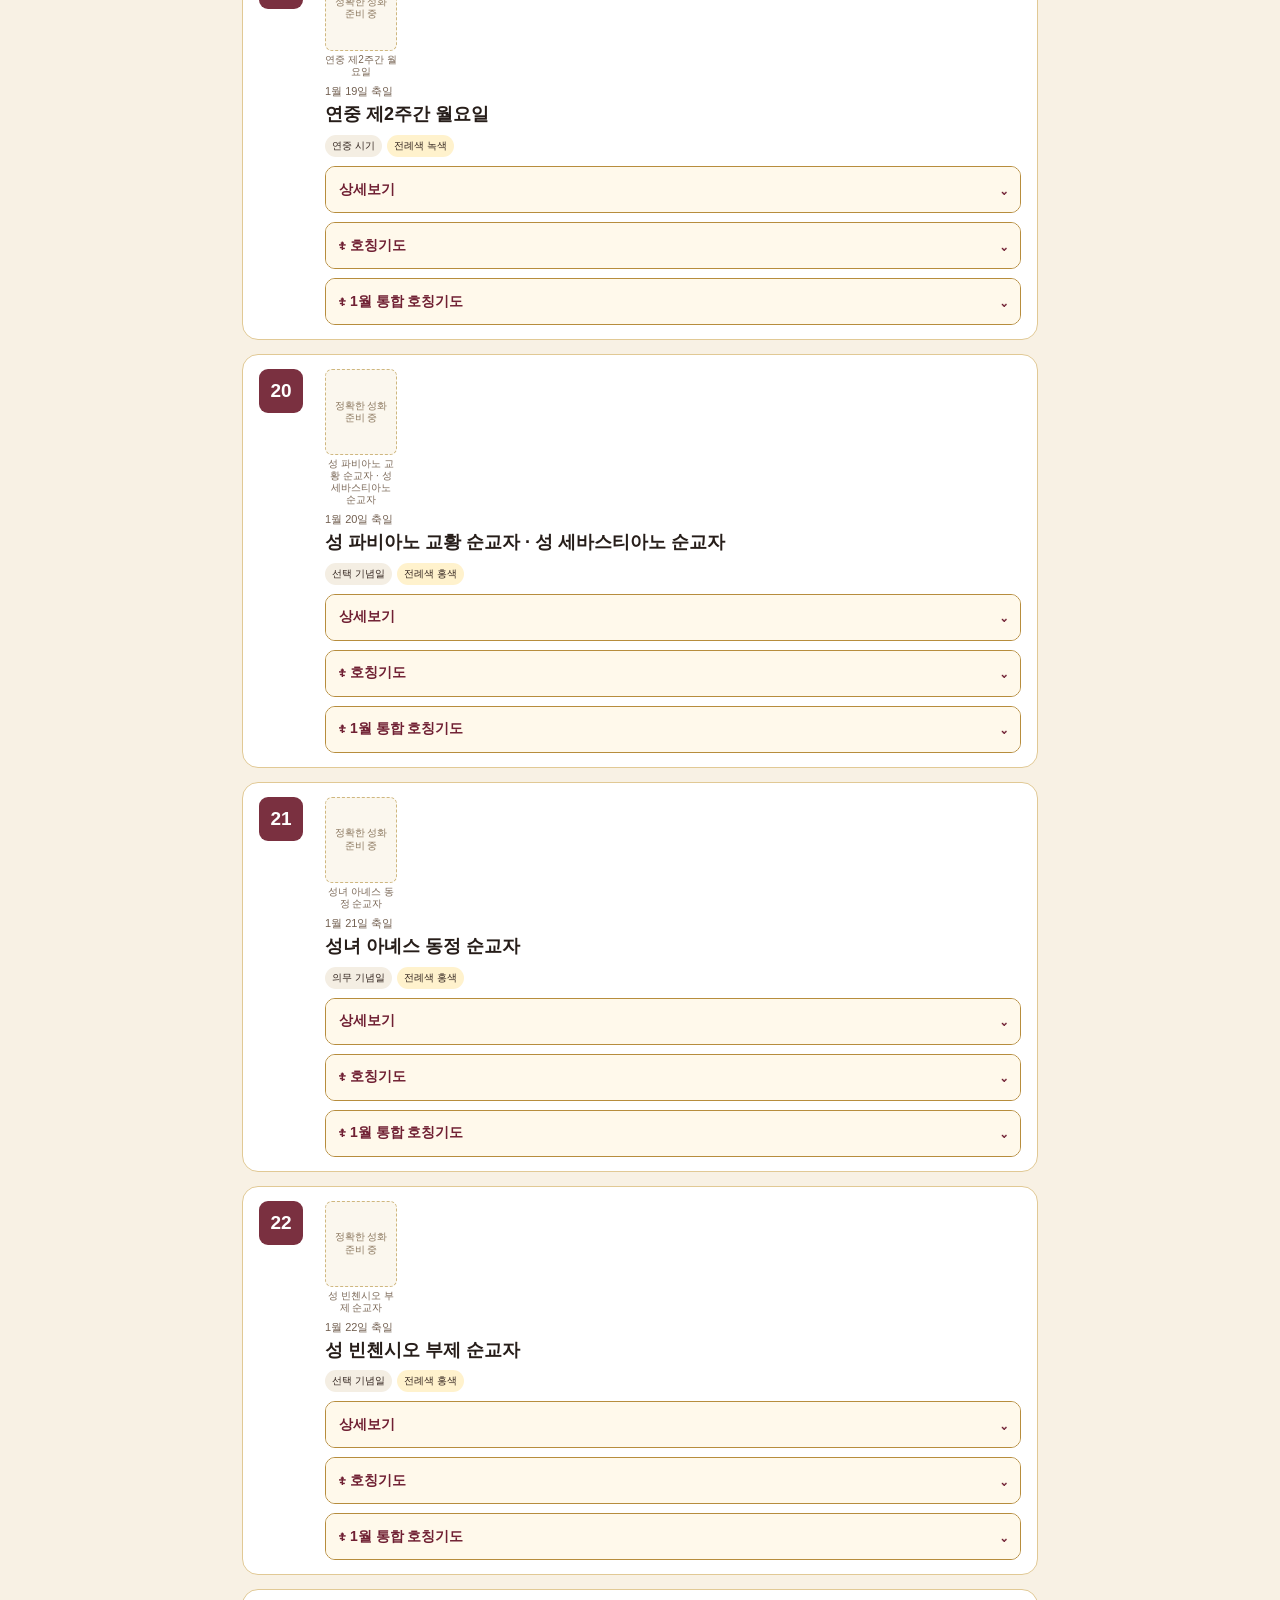
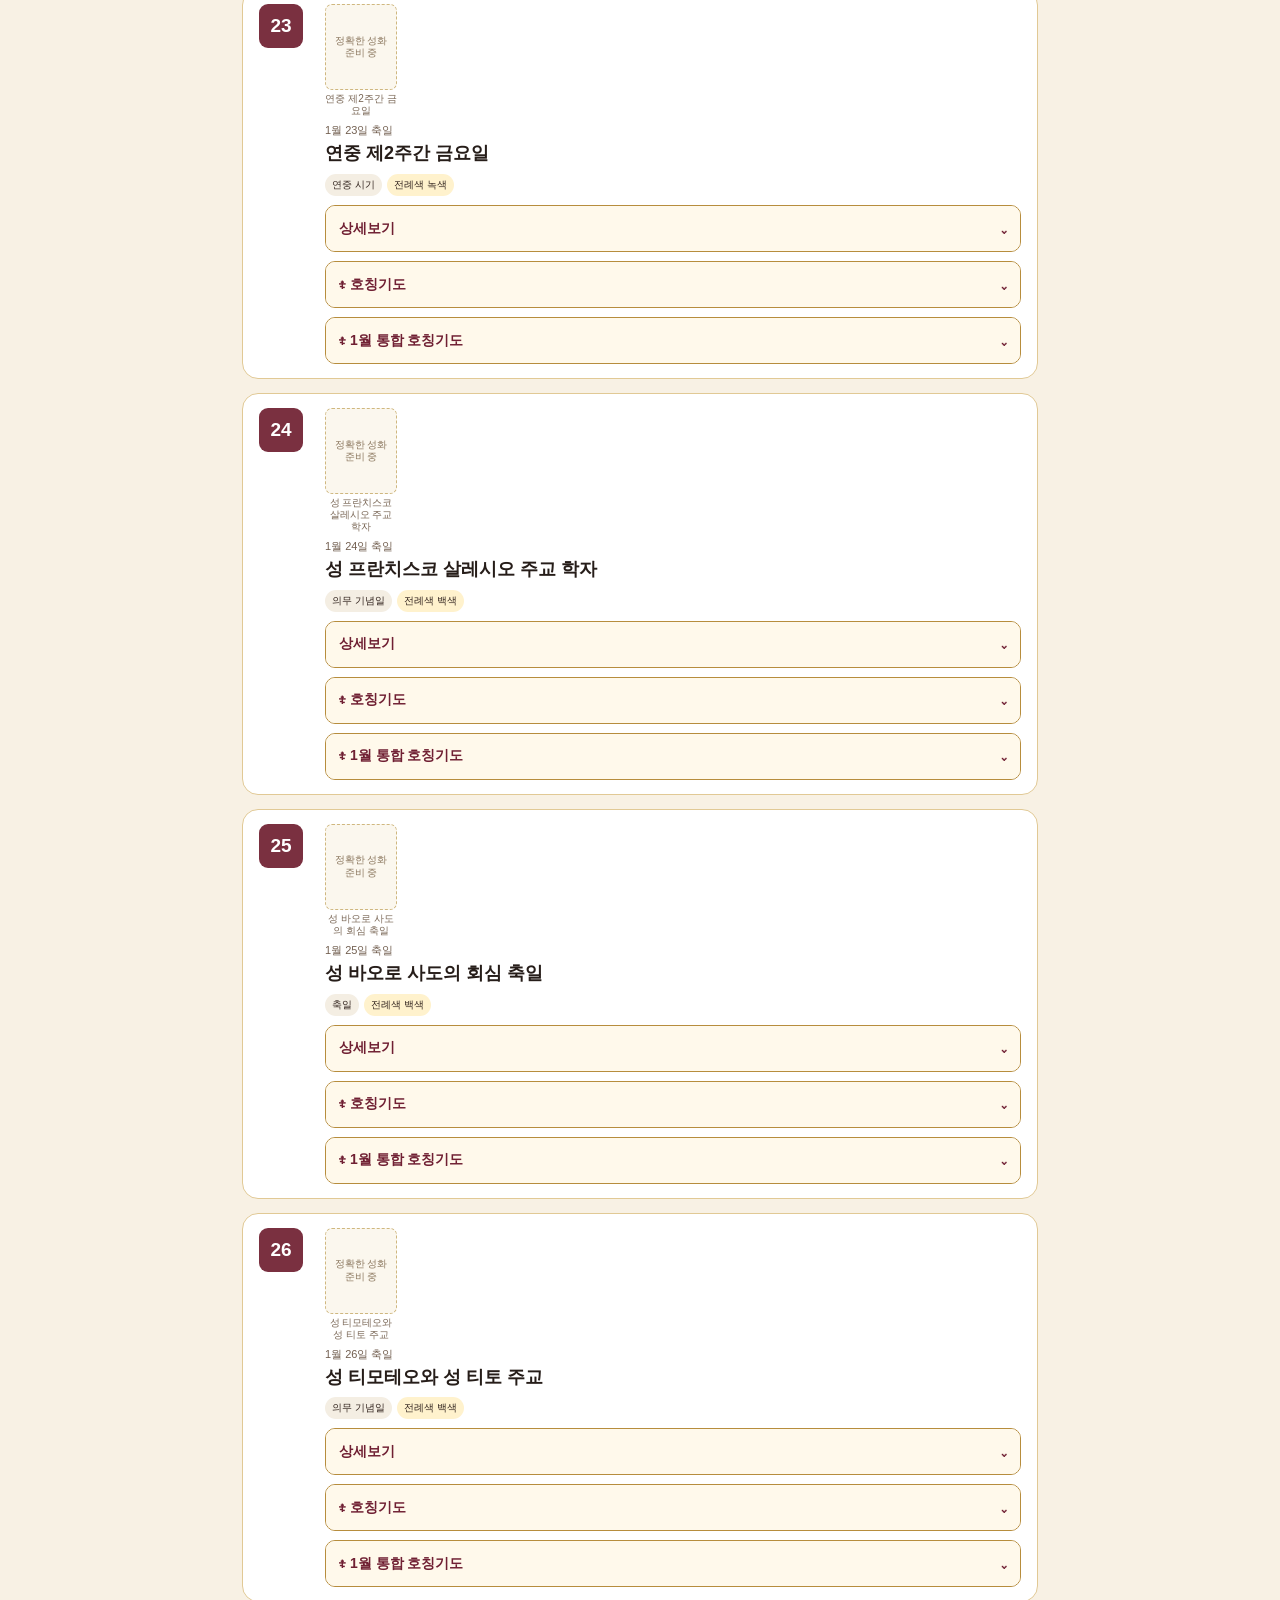
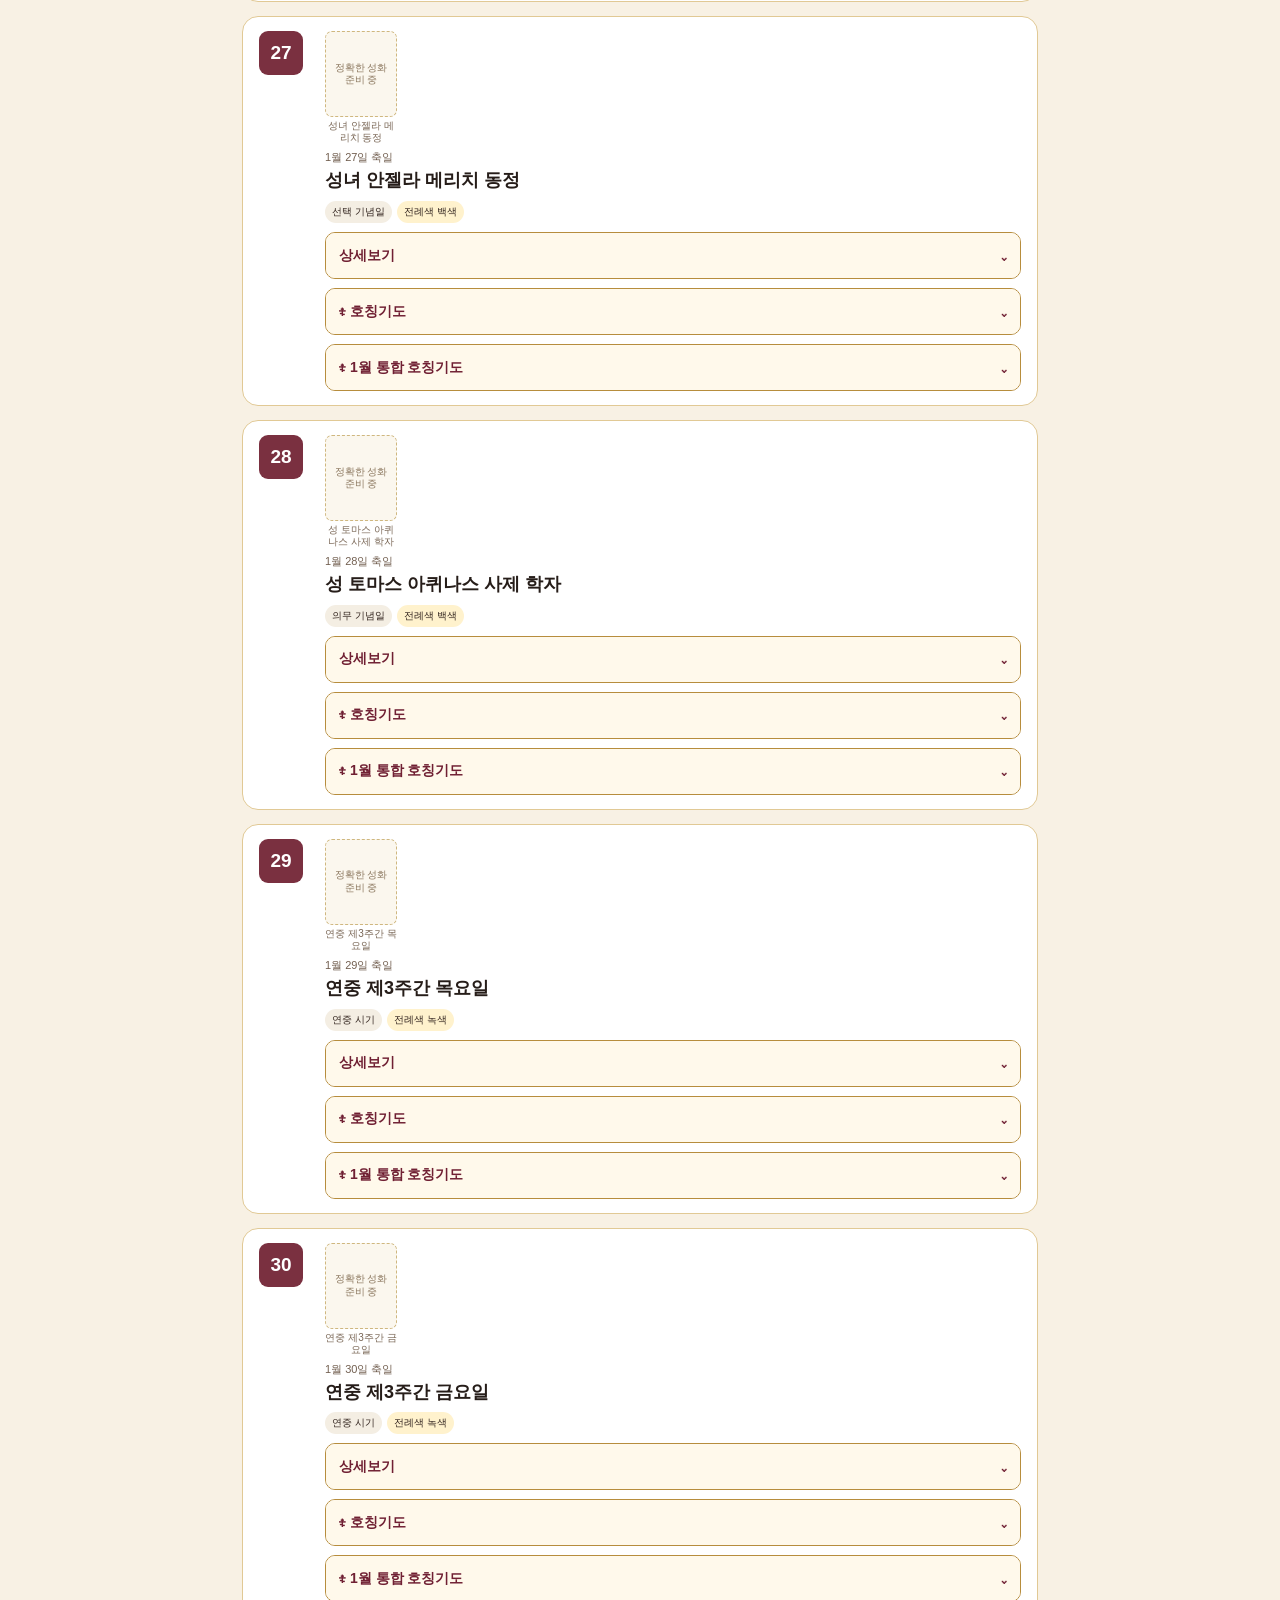
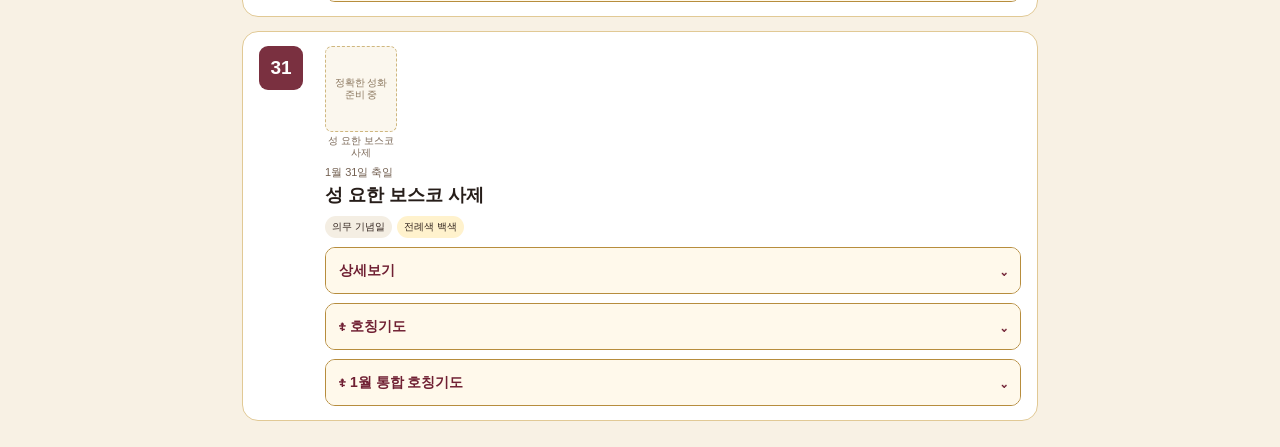
==== commit b1fbdc1a: "Tighten Catholic cards and controls to Orthodox proportions" ====
--- a/catholic/index.html
+++ b/catholic/index.html
@@ -1 +1 @@
-<!doctype html><html lang="ko"><head><meta charset="utf-8"><meta name="viewport" content="width=device-width,initial-scale=1,viewport-fit=cover"><meta name="theme-color" content="#6f1d2c"><link rel="apple-touch-icon" href="padre-pio-icon.jpg"><link rel="manifest" href="manifest.webmanifest"><title>가톨릭 365 성인 달력</title><style>*{box-sizing:border-box}body{margin:0;background:#f8f1e4;color:#33251f;font-family:-apple-system,BlinkMacSystemFont,"Noto Sans KR",sans-serif}.hero{height:170px;background:linear-gradient(0deg,rgba(50,16,23,.76),rgba(50,16,23,.1)),url('padre-pio-icon.jpg') center 28%/cover;display:flex;align-items:flex-end;padding:20px;color:#fff}.hero h1{margin:4px 0;font-size:25px}.wrap{max-width:820px;margin:auto;padding:14px}.era{width:100%;padding:16px 10px;border:2px solid #b68c36;border-radius:18px;background:#fffaf0;color:#702033;font-size:17px;font-weight:900}.months{display:flex;gap:10px;overflow-x:auto;padding:18px 0 12px;scrollbar-width:none}.months button{flex:0 0 64px;padding:12px 5px;border:1px solid #d2b474;border-radius:9px;background:#fffaf0;color:#702033;font-weight:900;font-size:15px;box-shadow:0 4px 0 #dfd3bc}.months button.active{background:#762039;color:#fff}.search{width:100%;padding:12px;border:1px solid #d7bd87;border-radius:12px;background:#fff;font-size:16px}.toolbar{display:flex;gap:9px;margin:12px 0}.toolbar button{border:1px solid #c39c51;background:#fffaf0;color:#702033;border-radius:10px;padding:10px;font-weight:800}.monthHero{margin-top:15px;border-radius:14px 14px 0 0;overflow:hidden;background:linear-gradient(135deg,#7b2539,#45131f);color:#fff;display:grid;grid-template-columns:38% 62%;min-height:138px}.monthPhoto{background:linear-gradient(135deg,#c9a75c,#6f1d2c);display:flex;align-items:center;justify-content:center;font-size:38px}.monthText{padding:20px}.monthText small{letter-spacing:3px;color:#e9cc89;font-weight:800}.monthText h2{font-size:36px;margin:6px 0}.hint{background:#fff;border-left:5px solid #bd913b;padding:13px 16px;line-height:1.6}.dayCard{background:#fff;border:1.5px solid #e1c995;border-radius:17px;padding:18px 20px;margin:16px 0;box-shadow:none}.dayTop{display:grid;grid-template-columns:88px 1fr;grid-template-rows:auto auto;column-gap:20px;align-items:start}.dayNo{grid-column:1;grid-row:1;width:58px;height:58px;border-radius:11px;background:#7a3040;color:#fff;font-size:25px;font-weight:900;display:flex;align-items:center;justify-content:center}.mediaRow{grid-column:2;grid-row:1;display:flex;gap:10px;align-items:flex-start;min-height:108px;flex-wrap:wrap}.saintMedia{width:92px}.saintImg{width:92px;height:108px;border-radius:8px;object-fit:cover;border:2px solid #d2b474;background:#f5eee2}.saintPlaceholder{width:92px;height:108px;border-radius:8px;border:1.5px dashed #cfb77f;background:#fbf7ee;display:flex;align-items:center;justify-content:center;text-align:center;padding:6px;color:#8a765d;font-size:11px;line-height:1.3}.imgCaption{text-align:center;color:#796655;font-size:11px;line-height:1.2;margin-top:4px}.dayTitle{grid-column:2;grid-row:2;min-width:0;margin-top:8px}.dayTitle h3{font-size:21px;line-height:1.35;margin:4px 0 10px;color:#261d19}.who{font-size:12px;color:#725f50;margin:1px 0 5px}.meta{display:flex;gap:6px;flex-wrap:wrap}.pill{background:#f4eee3;border-radius:999px;padding:5px 8px;font-size:11px}.pill.gold{background:#fff2cd}.acc{margin-top:11px;margin-left:108px;border:1.5px solid #b78d3d;border-radius:11px;overflow:hidden}.acc button{width:100%;border:0;background:#fff9eb;color:#702033;text-align:left;padding:13px 15px;font-weight:900;font-size:16px;display:flex;justify-content:space-between}.accBody{display:none;padding:14px 16px;border-top:1px solid #e9d6ae;line-height:1.85;background:#fff}.acc.open .accBody{display:block}.prayerBody{background:#fff8e7}.litanyLine{padding:7px 0;border-bottom:1px dotted #dfc998}.litanyLine:last-child{border-bottom:0}@media(max-width:520px){.hero{height:160px}.wrap{padding:12px}.monthHero{grid-template-columns:38% 62%;min-height:130px}.monthText{padding:17px 14px}.monthText h2{font-size:34px}.dayCard{padding:16px 14px}.dayTop{grid-template-columns:72px 1fr;column-gap:12px}.dayNo{width:48px;height:48px;font-size:21px}.mediaRow{gap:8px;min-height:98px}.saintMedia{width:78px}.saintImg,.saintPlaceholder{width:78px;height:94px}.dayTitle{margin-top:7px}.dayTitle h3{font-size:19px}.acc{margin-left:84px}.acc button{font-size:15px;padding:12px 14px}}</style></head><body><header class="hero"><div><small>CATHOLIC · 2026</small><h1>가톨릭 365일 성인 축일 달력</h1><div>성인 · 성화 · 생애 · 스페셜리티 · 전구 · 호칭기도</div></div></header><main class="wrap"><button class="era" onclick="location.href='era-prayers.html'">☦ 시대별 · 세기별 성인 호칭기도　⌄</button><div class="months" id="months"></div><input id="search" class="search" placeholder="성인·축일 검색" oninput="render(currentMonth)"><div class="toolbar"><button onclick="showToday()">오늘</button><button onclick="showMonthlyPrayer()">☦ 월별 통합 호칭기도</button></div><section id="list"></section></main><script>window.CATHOLIC_2026=window.CATHOLIC_2026||{};</script><script src="data/january-2026.js"></script><script src="data/february-2026.js"></script><script src="data/march-2026.js"></script><script src="data/april-2026.js"></script><script src="data/may-2026.js"></script><script src="data/june-2026.js"></script><script src="data/july-2026.js"></script><script src="data/august-2026.js"></script><script src="data/september-2026.js"></script><script src="data/october-2026.js"></script><script src="data/november-2026.js"></script><script src="data/december-2026.js"></script><script>const mn=['1월','2월','3월','4월','5월','6월','7월','8월','9월','10월','11월','12월'];let currentMonth=1;const e=s=>(s||'').replace(/[&<>"']/g,m=>({'&':'&amp;','<':'&lt;','>':'&gt;','"':'&quot;',"'":'&#39;'}[m]));function monthButtons(){months.innerHTML=mn.map((x,i)=>`<button class="${currentMonth===i+1?'active':''}" onclick="render(${i+1})">${x}</button>`).join('')}function acc(label,body,cls=''){return `<div class="acc ${cls}"><button onclick="this.parentElement.classList.toggle('open')"><span>${label}</span><span>⌄</span></button><div class="accBody">${body}</div></div>`}function invocationsFor(x){if(Array.isArray(x.litanyNames)&&x.litanyNames.length)return x.litanyNames.map(n=>`${e(n)}이여, 저희를 위하여 빌어 주소서.`).join('<br>');if(x.litany)return e(x.litany);const t=x.title||x.n||'';if(/주님|예수|성명|공현|세례/.test(t))return `주 예수 그리스도님, 저희에게 자비를 베푸소서.`;if(/성모 마리아/.test(t))return `천주의 성모 마리아님, 저희를 위하여 빌어 주소서.`;return `${e(t)}이여, 저희를 위하여 빌어 주소서.`}function oneMedia(src,caption,title){if(!src)return `<div class="saintMedia"><div class="saintPlaceholder">정확한 성화<br>준비 중</div><div class="imgCaption">${e(caption||title)}</div></div>`;return `<div class="saintMedia"><img class="saintImg" src="${e(src)}" alt="${e(caption||title)}" onerror="this.outerHTML='<div class=&quot;saintPlaceholder&quot;>정확한 성화<br>준비 중</div>'"><div class="imgCaption">${e(caption||title)}</div></div>`}function media(x,title){if(Array.isArray(x.images)&&x.images.length)return `<div class="mediaRow">${x.images.map((im,i)=>oneMedia(typeof im==='string'?im:im.src,typeof im==='string'?title:(im.caption||title),title)).join('')}</div>`;return `<div class="mediaRow">${oneMedia(x.image||x.img,x.imageCaption||title,title)}</div>`}function dayCard(m,d,x){const title=e(x.title||x.n||'가톨릭 전례일'),detail=e(x.detail||'이 성인과 축일의 생애·역사·영성 자료를 계속 보강하고 있습니다.'),specialty=e(x.specialty||x.i||'신앙의 성장과 성덕, 필요한 은총을 위한 전구'),prayer=e(x.prayer||x.p||'이 날의 성인과 함께 그리스도를 충실히 따르도록 기도합니다.');return `<article class="dayCard"><div class="dayTop"><div class="dayNo">${d}</div>${media(x,title)}<div class="dayTitle"><div class="who">${m}월 ${d}일 축일</div><h3>${title}</h3><div class="meta"><span class="pill">${e(x.rank||'전례일')}</span><span class="pill gold">전례색 ${e(x.color||'—')}</span></div></div></div>${acc('상세보기',`<b>생애 · 역사 · 주요 일화 · 영성</b><br>${detail}<br><br><b>스페셜리티 · 전구 분야</b><br>${specialty}`)}${acc('☦ 호칭기도',prayer,'prayerBody')}${acc(`☦ ${m}월 통합 호칭기도`,monthlyLitany(m),'prayerBody')}</article>`}function monthlyLitany(m){const data=CATHOLIC_2026[m]||{};return Object.keys(data).sort((a,b)=>+a-+b).map(d=>{const x=data[d];return `<div class="litanyLine"><b>${m}월 ${d}일</b><br>${invocationsFor(x)}</div>`}).join('')}function render(m){currentMonth=m;monthButtons();const data=CATHOLIC_2026[m]||{},q=(search.value||'').trim().toLowerCase();let rows=Object.keys(data).sort((a,b)=>+a-+b).map(d=>[d,data[d]]);if(q)rows=rows.filter(([d,x])=>JSON.stringify(x).toLowerCase().includes(q)||`${m}월 ${d}일`.includes(q));list.innerHTML=`<div class="monthHero"><div class="monthPhoto">✠</div><div class="monthText"><small>MONTH ${String(m).padStart(2,'0')}</small><h2>${m}월</h2><p>가톨릭 성인과 축일의 기록</p></div></div><div class="hint">이 달의 성인·축일 성화를 함께 볼 수 있습니다. 각 날짜에는 그날에 해당하는 정확한 성화만 연결합니다.</div>`+(rows.length?rows.map(([d,x])=>dayCard(m,d,x)).join(''):'<article class="dayCard">이 달의 데이터를 보강하고 있습니다.</article>')}function showToday(){const n=new Date();search.value='';render(n.getMonth()+1)}function showMonthlyPrayer(){list.innerHTML=`<div class="monthHero"><div class="monthPhoto">✠</div><div class="monthText"><small>MONTH ${String(currentMonth).padStart(2,'0')}</small><h2>${currentMonth}월</h2><p>모든 성인의 통합 호칭기도</p></div></div><article class="dayCard"><button onclick="render(currentMonth)" style="border:0;background:none;color:#702033;font-weight:900">← 달력으로</button><div style="line-height:1.85;margin-top:12px">${monthlyLitany(currentMonth)}</div></article>`}monthButtons();render(1);if('serviceWorker'in navigator)navigator.serviceWorker.register('sw.js').catch(()=>{});</script></body></html>+<!doctype html><html lang="ko"><head><meta charset="utf-8"><meta name="viewport" content="width=device-width,initial-scale=1,viewport-fit=cover"><meta name="theme-color" content="#6f1d2c"><link rel="apple-touch-icon" href="padre-pio-icon.jpg"><link rel="manifest" href="manifest.webmanifest"><title>가톨릭 365 성인 달력</title><style>*{box-sizing:border-box}body{margin:0;background:#f8f1e4;color:#33251f;font-family:-apple-system,BlinkMacSystemFont,"Noto Sans KR",sans-serif}.hero{height:160px;background:linear-gradient(0deg,rgba(50,16,23,.76),rgba(50,16,23,.1)),url('padre-pio-icon.jpg') center 28%/cover;display:flex;align-items:flex-end;padding:18px;color:#fff}.hero h1{margin:4px 0;font-size:24px}.wrap{max-width:820px;margin:auto;padding:12px}.era{width:100%;padding:15px 10px;border:2px solid #b68c36;border-radius:17px;background:#fffaf0;color:#702033;font-size:16px;font-weight:900}.months{display:flex;gap:10px;overflow-x:auto;padding:17px 0 11px;scrollbar-width:none}.months button{flex:0 0 62px;padding:11px 5px;border:1px solid #d2b474;border-radius:9px;background:#fffaf0;color:#702033;font-weight:900;font-size:15px;box-shadow:0 4px 0 #dfd3bc}.months button.active{background:#762039;color:#fff}.search{width:100%;padding:11px;border:1px solid #d7bd87;border-radius:12px;background:#fff;font-size:15px}.toolbar{display:flex;gap:8px;margin:11px 0}.toolbar button{border:1px solid #c39c51;background:#fffaf0;color:#702033;border-radius:10px;padding:9px;font-weight:800}.monthHero{margin-top:14px;border-radius:14px 14px 0 0;overflow:hidden;background:linear-gradient(135deg,#7b2539,#45131f);color:#fff;display:grid;grid-template-columns:38% 62%;min-height:132px}.monthPhoto{background:linear-gradient(135deg,#c9a75c,#6f1d2c);display:flex;align-items:center;justify-content:center;font-size:36px}.monthText{padding:18px}.monthText small{letter-spacing:3px;color:#e9cc89;font-weight:800}.monthText h2{font-size:34px;margin:5px 0}.hint{background:#fff;border-left:5px solid #bd913b;padding:12px 15px;line-height:1.55}.dayCard{background:#fff;border:1.5px solid #e1c995;border-radius:16px;padding:14px 16px;margin:14px 0;box-shadow:none}.dayTop{display:grid;grid-template-columns:54px 1fr;grid-template-rows:auto auto;column-gap:12px;align-items:start}.dayNo{grid-column:1;grid-row:1;width:44px;height:44px;border-radius:9px;background:#7a3040;color:#fff;font-size:19px;font-weight:900;display:flex;align-items:center;justify-content:center}.mediaRow{grid-column:2;grid-row:1;display:flex;gap:8px;align-items:flex-start;min-height:90px;flex-wrap:wrap}.saintMedia{width:72px}.saintImg{width:72px;height:86px;border-radius:7px;object-fit:cover;border:2px solid #d2b474;background:#f5eee2}.saintPlaceholder{width:72px;height:86px;border-radius:7px;border:1.5px dashed #cfb77f;background:#fbf7ee;display:flex;align-items:center;justify-content:center;text-align:center;padding:5px;color:#8a765d;font-size:10px;line-height:1.25}.imgCaption{text-align:center;color:#796655;font-size:10px;line-height:1.2;margin-top:3px}.dayTitle{grid-column:2;grid-row:2;min-width:0;margin-top:5px}.dayTitle h3{font-size:18px;line-height:1.32;margin:3px 0 8px;color:#261d19}.who{font-size:11px;color:#725f50;margin:1px 0 4px}.meta{display:flex;gap:5px;flex-wrap:wrap}.pill{background:#f4eee3;border-radius:999px;padding:4px 7px;font-size:10px}.pill.gold{background:#fff2cd}.acc{margin-top:9px;margin-left:66px;border:1.4px solid #b78d3d;border-radius:10px;overflow:hidden}.acc button{width:100%;border:0;background:#fff9eb;color:#702033;text-align:left;padding:10px 13px;font-weight:900;font-size:14px;display:flex;justify-content:space-between;align-items:center;min-height:45px}.accBody{display:none;padding:12px 14px;border-top:1px solid #e9d6ae;line-height:1.75;background:#fff;font-size:14px}.acc.open .accBody{display:block}.prayerBody{background:#fff8e7}.litanyLine{padding:6px 0;border-bottom:1px dotted #dfc998}.litanyLine:last-child{border-bottom:0}@media(max-width:520px){.hero{height:150px}.wrap{padding:10px}.monthHero{min-height:124px}.monthText{padding:15px 13px}.monthText h2{font-size:32px}.hint{font-size:14px}.dayCard{padding:12px 12px;margin:12px 0}.dayTop{grid-template-columns:48px 1fr;column-gap:9px}.dayNo{width:40px;height:40px;font-size:18px;border-radius:8px}.mediaRow{gap:7px;min-height:82px}.saintMedia{width:66px}.saintImg,.saintPlaceholder{width:66px;height:78px}.dayTitle h3{font-size:17px}.acc{margin-left:57px;margin-top:8px}.acc button{font-size:14px;padding:9px 12px;min-height:42px}}</style></head><body><header class="hero"><div><small>CATHOLIC · 2026</small><h1>가톨릭 365일 성인 축일 달력</h1><div>성인 · 성화 · 생애 · 스페셜리티 · 전구 · 호칭기도</div></div></header><main class="wrap"><button class="era" onclick="location.href='era-prayers.html'">☦ 시대별 · 세기별 성인 호칭기도　⌄</button><div class="months" id="months"></div><input id="search" class="search" placeholder="성인·축일 검색" oninput="render(currentMonth)"><div class="toolbar"><button onclick="showToday()">오늘</button><button onclick="showMonthlyPrayer()">☦ 월별 통합 호칭기도</button></div><section id="list"></section></main><script>window.CATHOLIC_2026=window.CATHOLIC_2026||{};</script><script src="data/january-2026.js"></script><script src="data/february-2026.js"></script><script src="data/march-2026.js"></script><script src="data/april-2026.js"></script><script src="data/may-2026.js"></script><script src="data/june-2026.js"></script><script src="data/july-2026.js"></script><script src="data/august-2026.js"></script><script src="data/september-2026.js"></script><script src="data/october-2026.js"></script><script src="data/november-2026.js"></script><script src="data/december-2026.js"></script><script>const mn=['1월','2월','3월','4월','5월','6월','7월','8월','9월','10월','11월','12월'];let currentMonth=1;const e=s=>(s||'').replace(/[&<>"']/g,m=>({'&':'&amp;','<':'&lt;','>':'&gt;','"':'&quot;',"'":'&#39;'}[m]));function monthButtons(){months.innerHTML=mn.map((x,i)=>`<button class="${currentMonth===i+1?'active':''}" onclick="render(${i+1})">${x}</button>`).join('')}function acc(label,body,cls=''){return `<div class="acc ${cls}"><button onclick="this.parentElement.classList.toggle('open')"><span>${label}</span><span>⌄</span></button><div class="accBody">${body}</div></div>`}function invocationsFor(x){if(Array.isArray(x.litanyNames)&&x.litanyNames.length)return x.litanyNames.map(n=>`${e(n)}이여, 저희를 위하여 빌어 주소서.`).join('<br>');if(x.litany)return e(x.litany);const t=x.title||x.n||'';if(/주님|예수|성명|공현|세례/.test(t))return `주 예수 그리스도님, 저희에게 자비를 베푸소서.`;if(/성모 마리아/.test(t))return `천주의 성모 마리아님, 저희를 위하여 빌어 주소서.`;return `${e(t)}이여, 저희를 위하여 빌어 주소서.`}function oneMedia(src,caption,title){if(!src)return `<div class="saintMedia"><div class="saintPlaceholder">정확한 성화<br>준비 중</div><div class="imgCaption">${e(caption||title)}</div></div>`;return `<div class="saintMedia"><img class="saintImg" src="${e(src)}" alt="${e(caption||title)}" onerror="this.outerHTML='<div class=&quot;saintPlaceholder&quot;>정확한 성화<br>준비 중</div>'"><div class="imgCaption">${e(caption||title)}</div></div>`}function media(x,title){if(Array.isArray(x.images)&&x.images.length)return `<div class="mediaRow">${x.images.map(im=>oneMedia(typeof im==='string'?im:im.src,typeof im==='string'?title:(im.caption||title),title)).join('')}</div>`;return `<div class="mediaRow">${oneMedia(x.image||x.img,x.imageCaption||title,title)}</div>`}function dayCard(m,d,x){const title=e(x.title||x.n||'가톨릭 전례일'),detail=e(x.detail||'이 성인과 축일의 생애·역사·영성 자료를 계속 보강하고 있습니다.'),specialty=e(x.specialty||x.i||'신앙의 성장과 성덕, 필요한 은총을 위한 전구'),prayer=e(x.prayer||x.p||'이 날의 성인과 함께 그리스도를 충실히 따르도록 기도합니다.');return `<article class="dayCard"><div class="dayTop"><div class="dayNo">${d}</div>${media(x,title)}<div class="dayTitle"><div class="who">${m}월 ${d}일 축일</div><h3>${title}</h3><div class="meta"><span class="pill">${e(x.rank||'전례일')}</span><span class="pill gold">전례색 ${e(x.color||'—')}</span></div></div></div>${acc('상세보기',`<b>생애 · 역사 · 주요 일화 · 영성</b><br>${detail}<br><br><b>스페셜리티 · 전구 분야</b><br>${specialty}`)}${acc('☦ 호칭기도',prayer,'prayerBody')}${acc(`☦ ${m}월 통합 호칭기도`,monthlyLitany(m),'prayerBody')}</article>`}function monthlyLitany(m){const data=CATHOLIC_2026[m]||{};return Object.keys(data).sort((a,b)=>+a-+b).map(d=>{const x=data[d];return `<div class="litanyLine"><b>${m}월 ${d}일</b><br>${invocationsFor(x)}</div>`}).join('')}function render(m){currentMonth=m;monthButtons();const data=CATHOLIC_2026[m]||{},q=(search.value||'').trim().toLowerCase();let rows=Object.keys(data).sort((a,b)=>+a-+b).map(d=>[d,data[d]]);if(q)rows=rows.filter(([d,x])=>JSON.stringify(x).toLowerCase().includes(q)||`${m}월 ${d}일`.includes(q));list.innerHTML=`<div class="monthHero"><div class="monthPhoto">✠</div><div class="monthText"><small>MONTH ${String(m).padStart(2,'0')}</small><h2>${m}월</h2><p>가톨릭 성인과 축일의 기록</p></div></div><div class="hint">이 달의 성인·축일 성화를 함께 볼 수 있습니다. 각 날짜에는 그날에 해당하는 정확한 성화만 연결합니다.</div>`+(rows.length?rows.map(([d,x])=>dayCard(m,d,x)).join(''):'<article class="dayCard">이 달의 데이터를 보강하고 있습니다.</article>')}function showToday(){const n=new Date();search.value='';render(n.getMonth()+1)}function showMonthlyPrayer(){list.innerHTML=`<div class="monthHero"><div class="monthPhoto">✠</div><div class="monthText"><small>MONTH ${String(currentMonth).padStart(2,'0')}</small><h2>${currentMonth}월</h2><p>모든 성인의 통합 호칭기도</p></div></div><article class="dayCard"><button onclick="render(currentMonth)" style="border:0;background:none;color:#702033;font-weight:900">← 달력으로</button><div style="line-height:1.85;margin-top:12px">${monthlyLitany(currentMonth)}</div></article>`}monthButtons();render(1);if('serviceWorker'in navigator)navigator.serviceWorker.register('sw.js').catch(()=>{});</script></body></html>
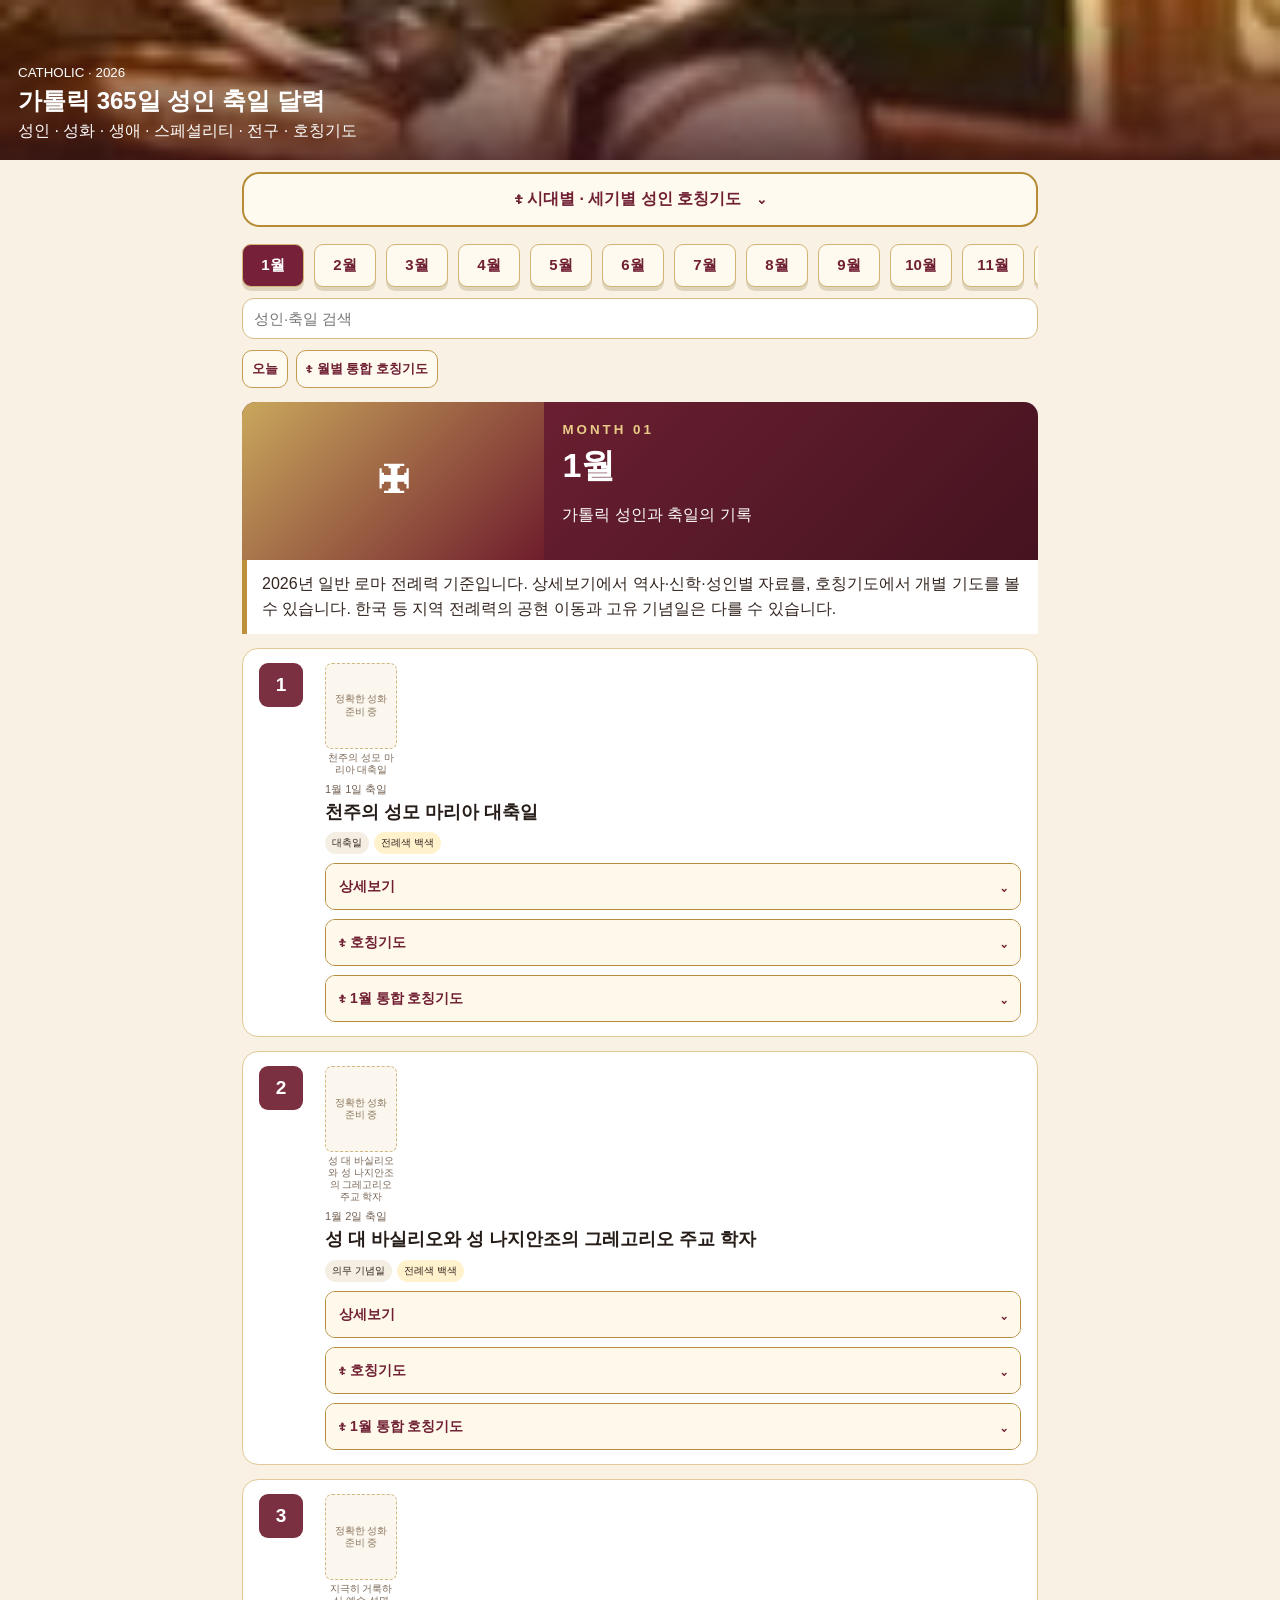
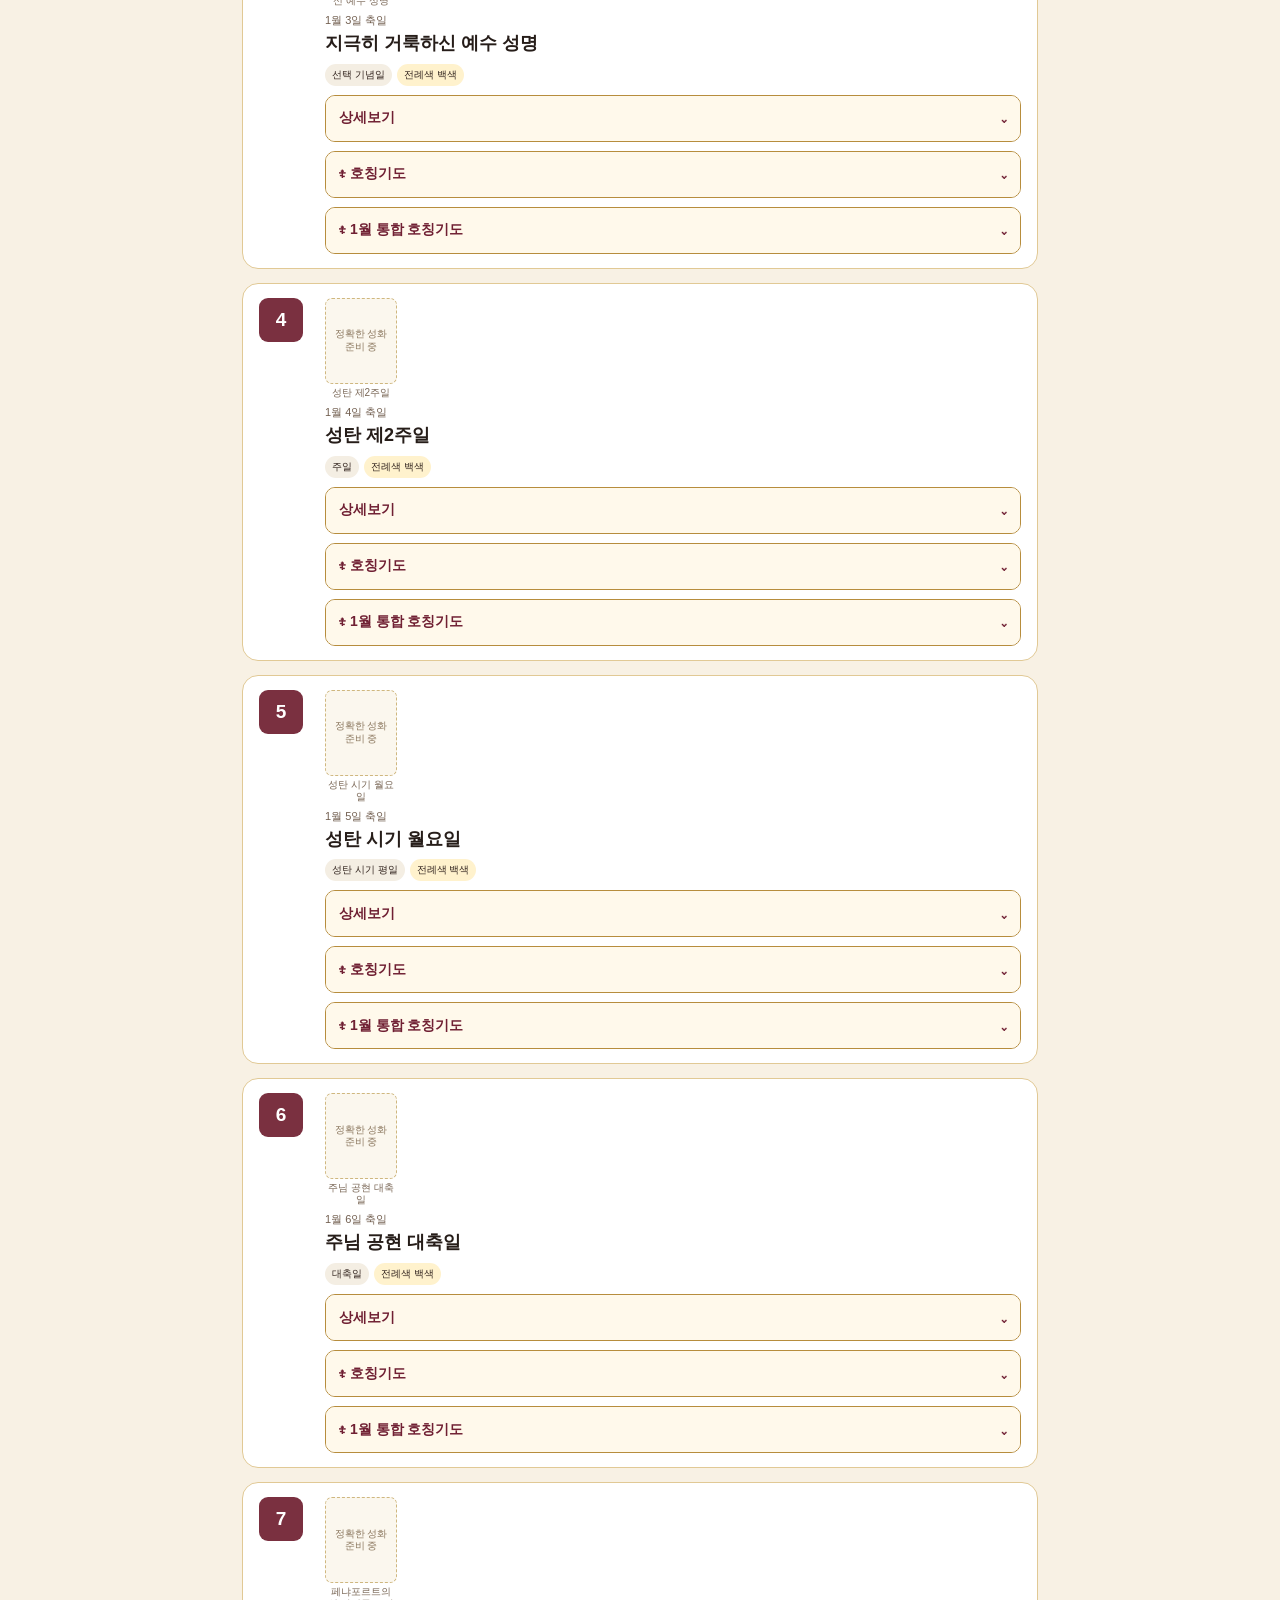
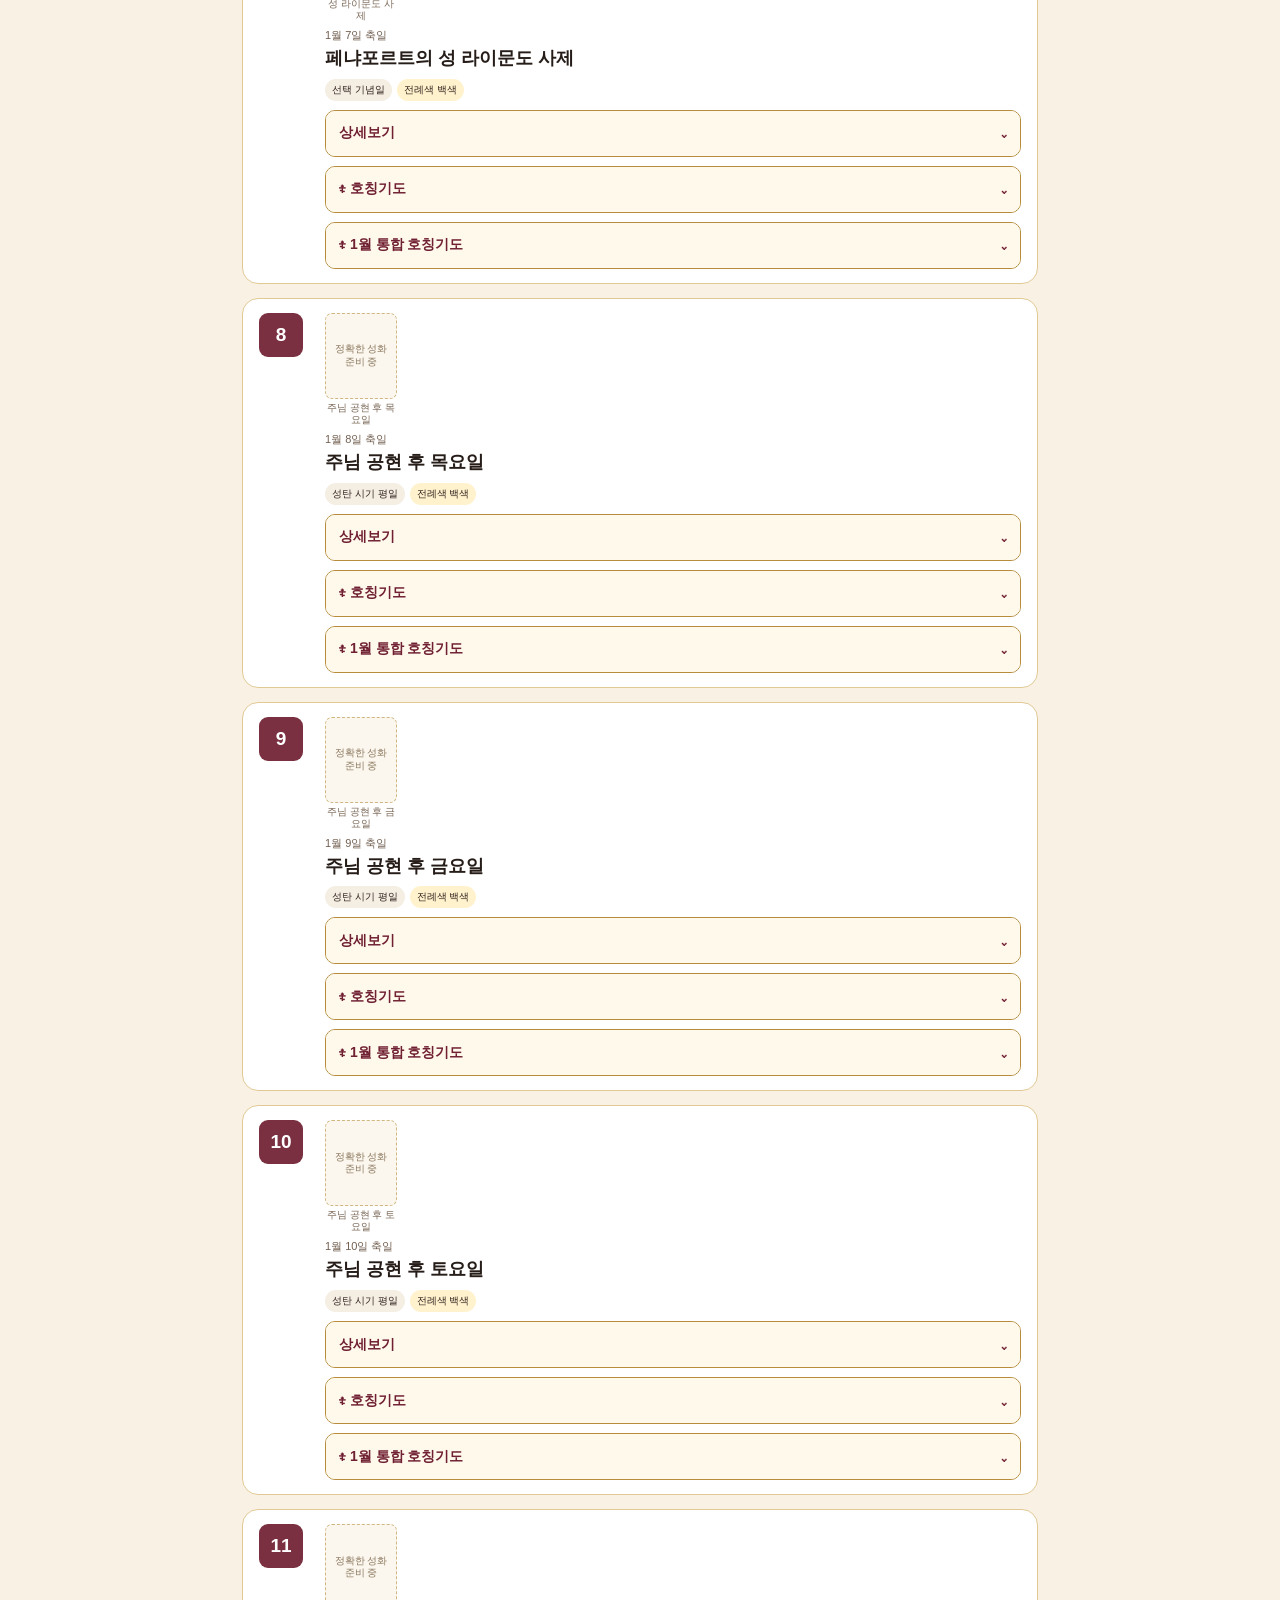
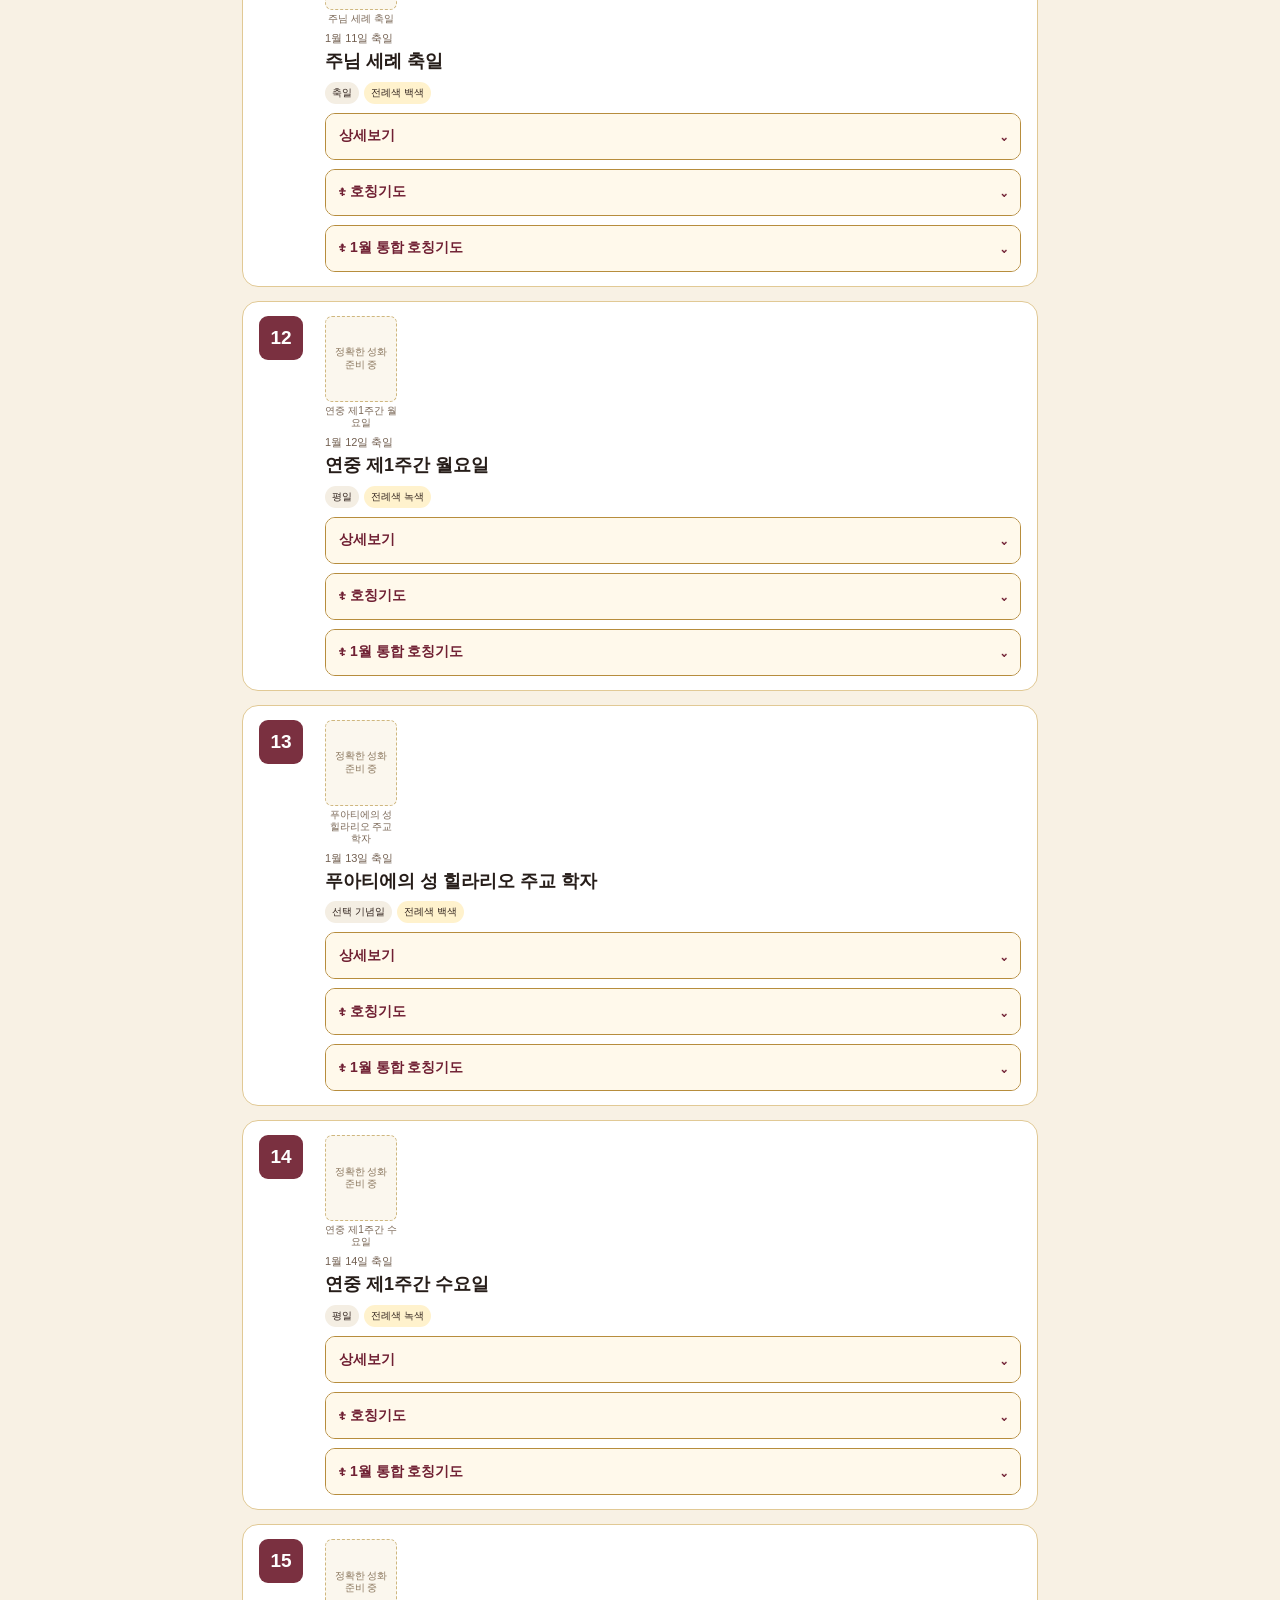
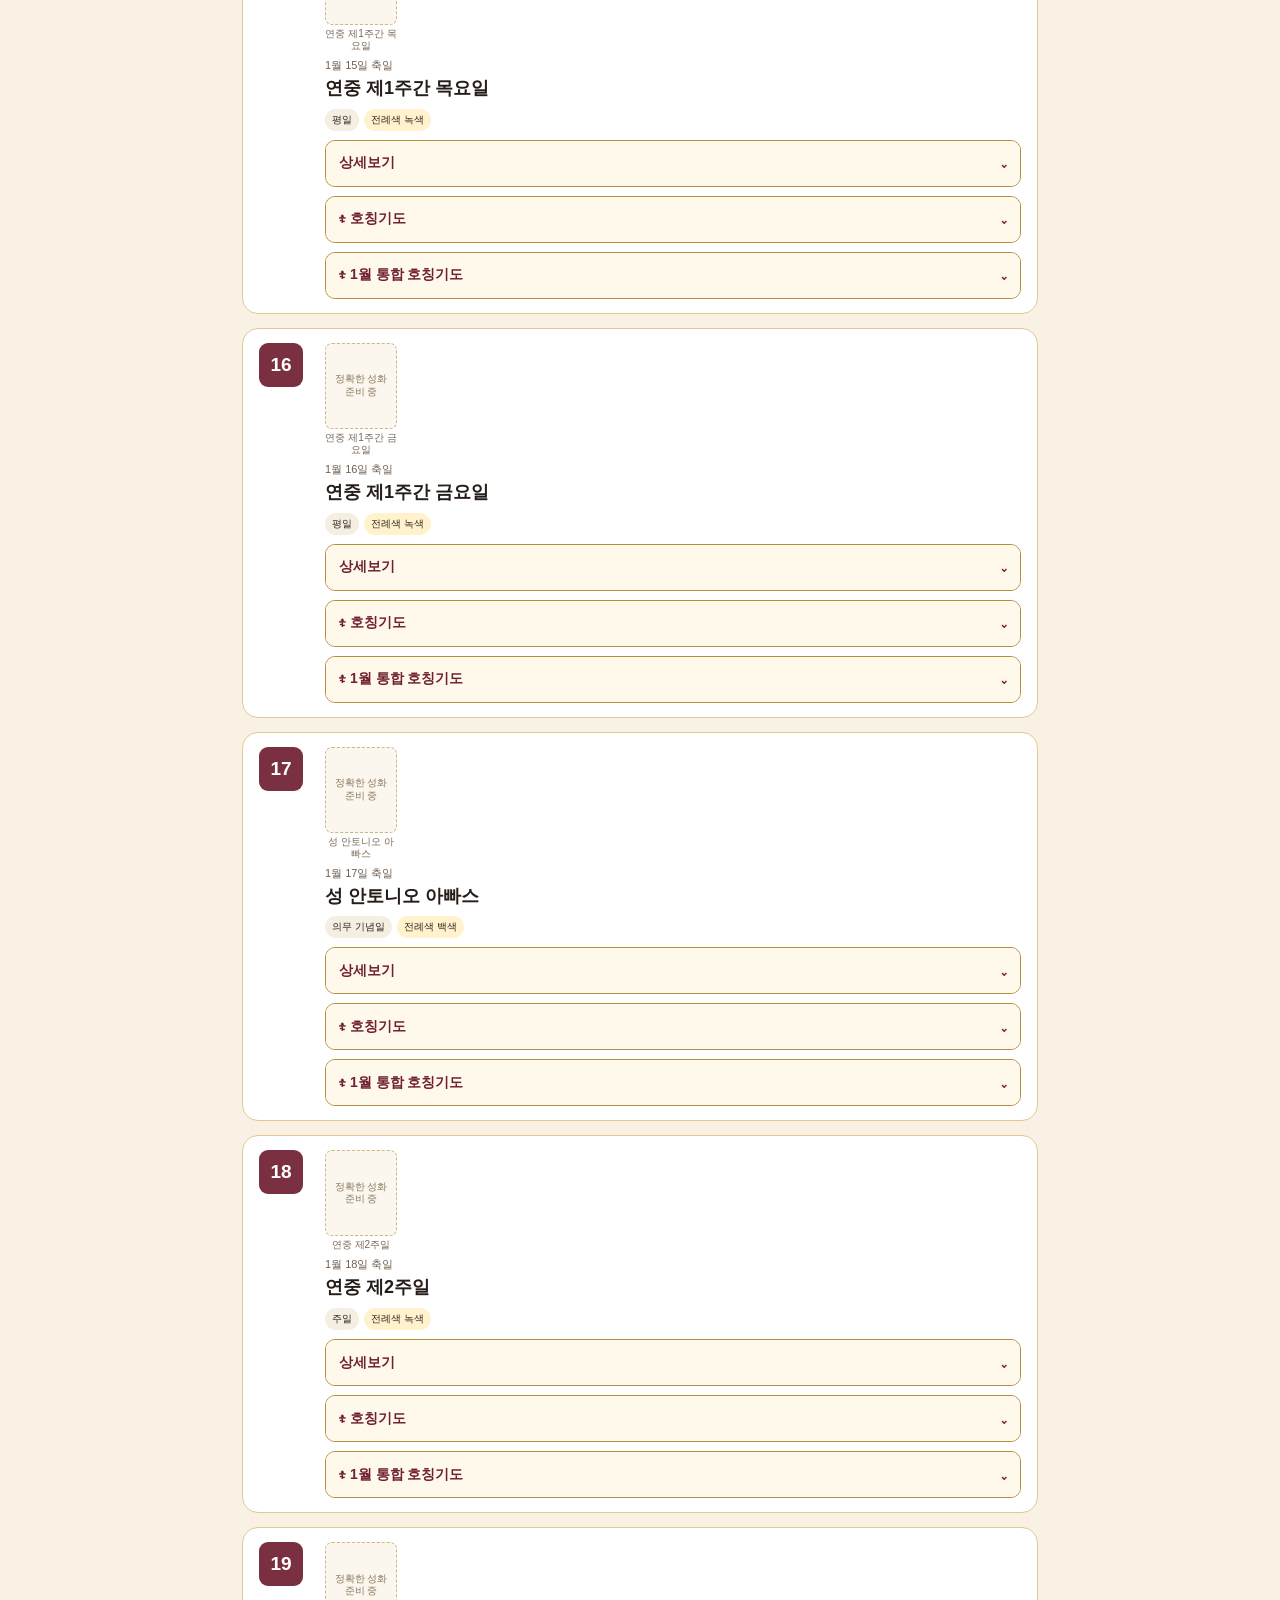
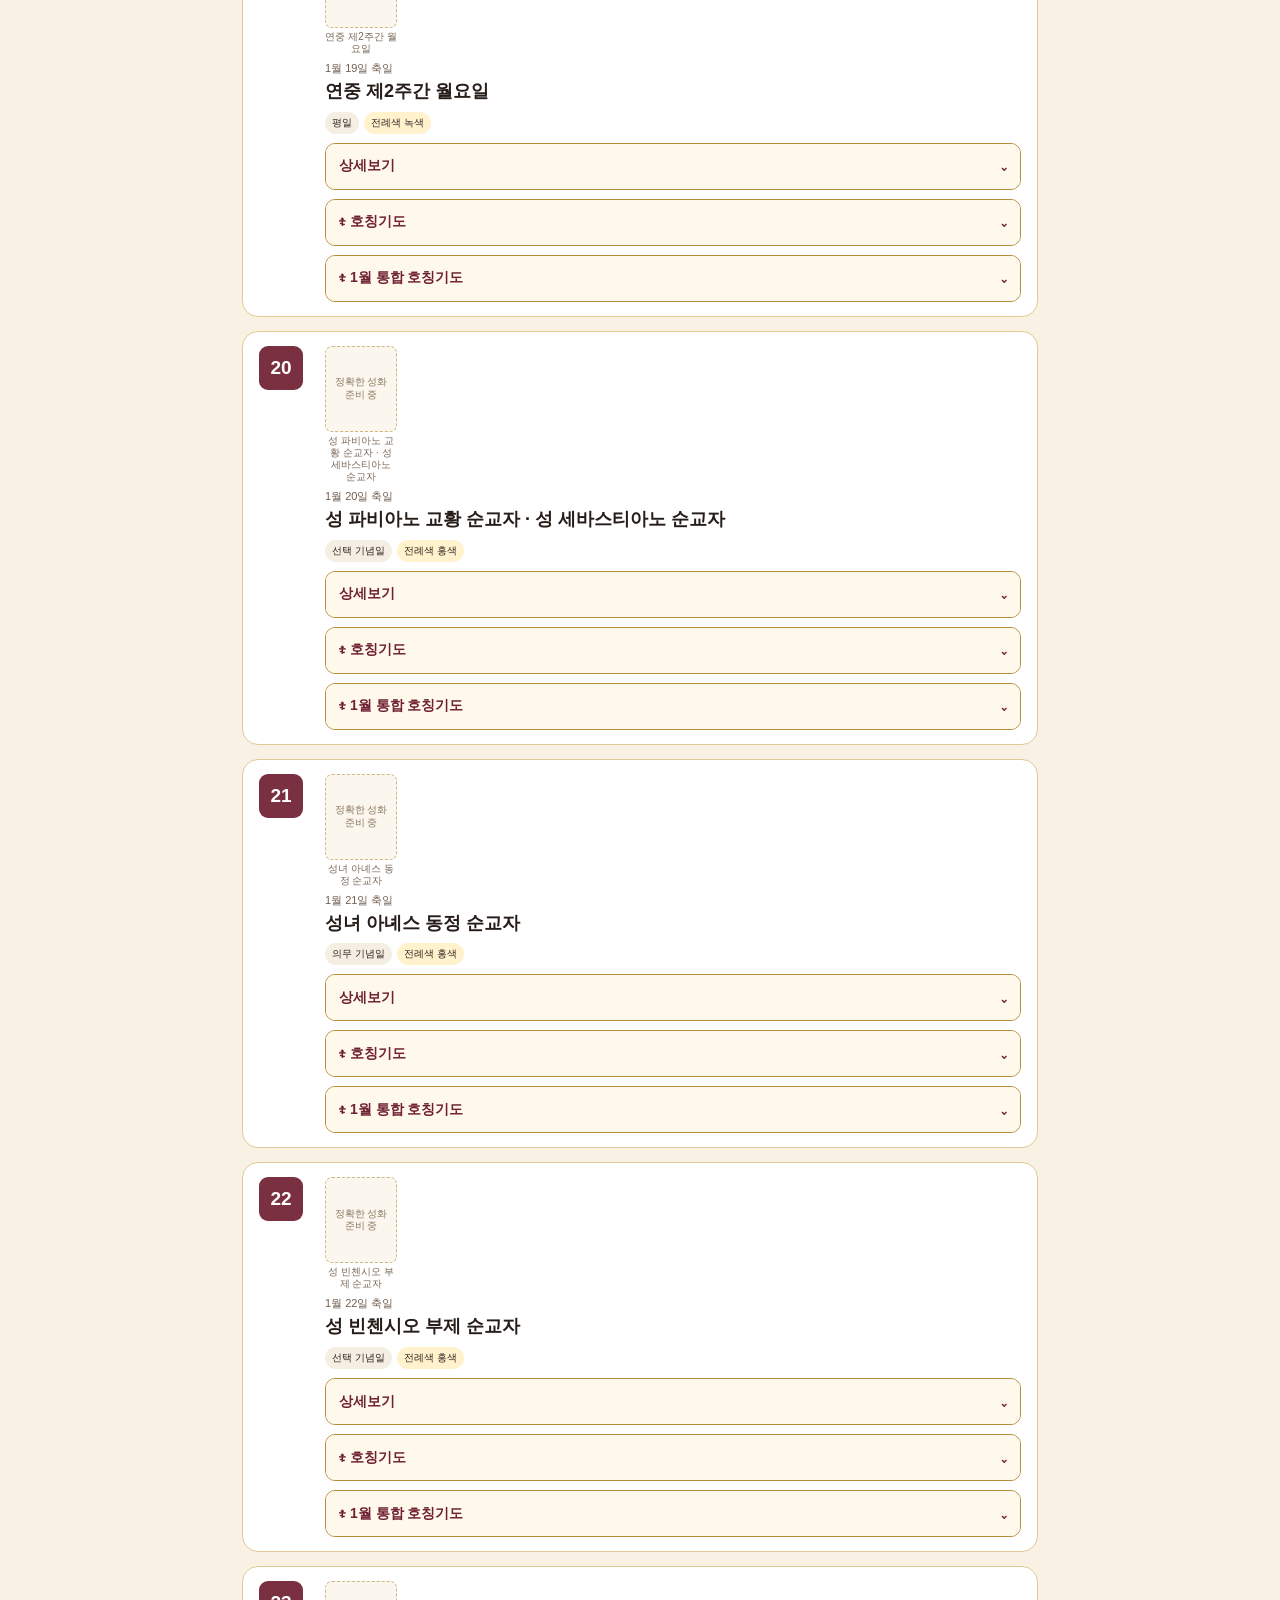
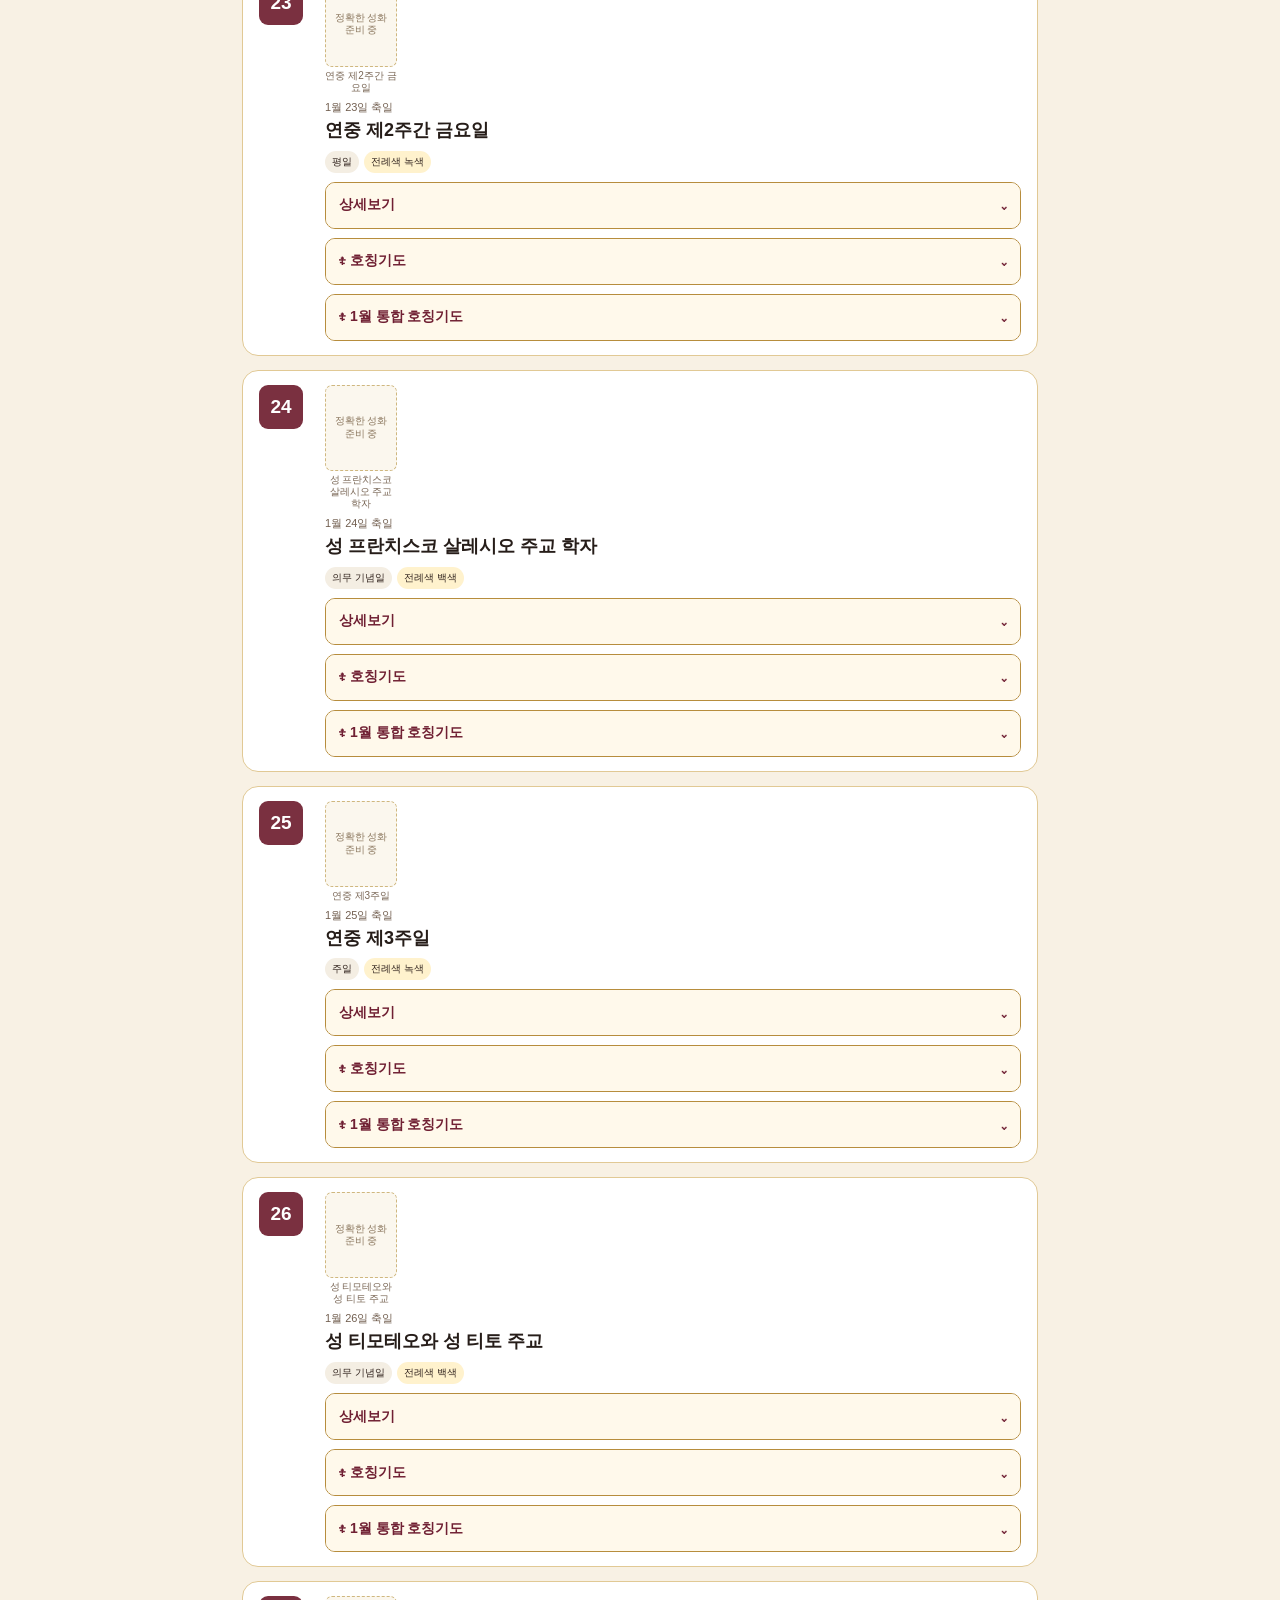
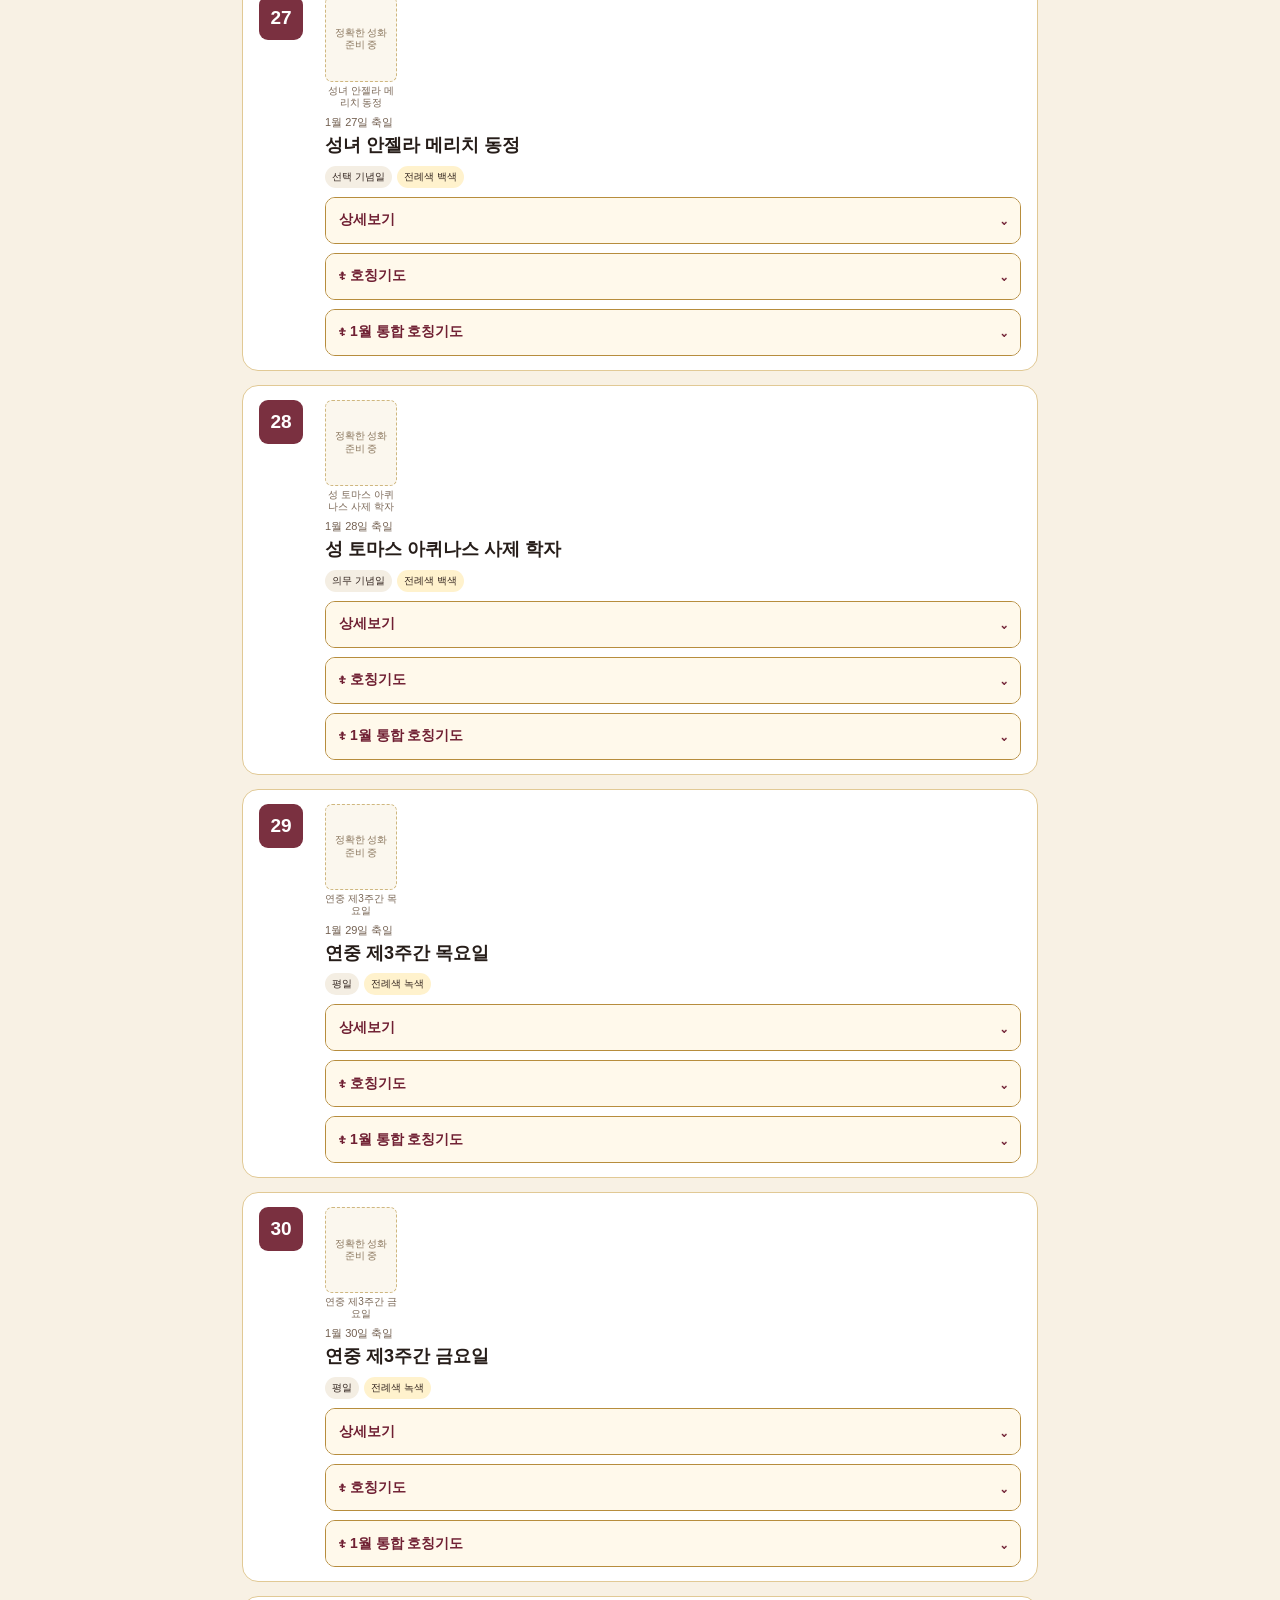
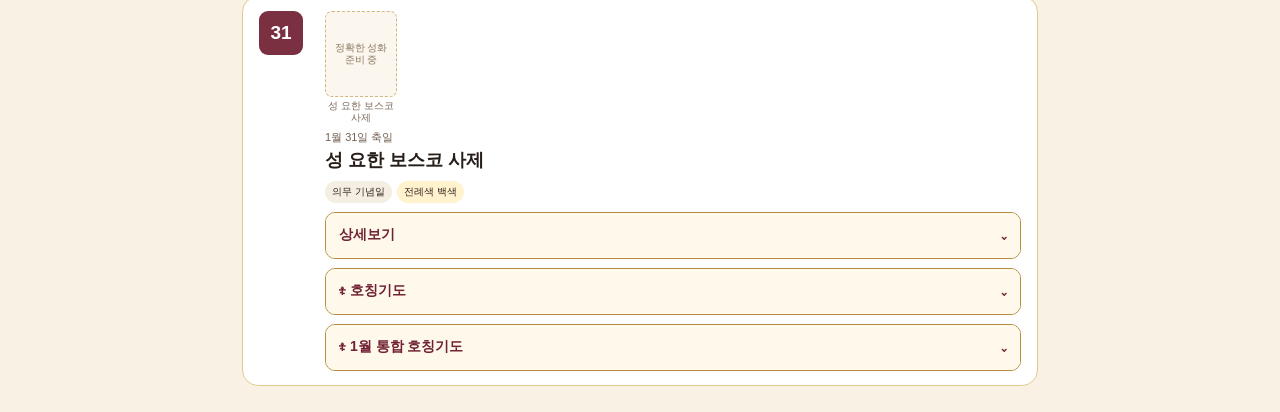
==== commit c0ab17f7: "Expand all January 2026 Catholic calendar days with structured saint studies and individual litanies" ====
--- a/catholic/index.html
+++ b/catholic/index.html
@@ -1 +1 @@
-<!doctype html><html lang="ko"><head><meta charset="utf-8"><meta name="viewport" content="width=device-width,initial-scale=1,viewport-fit=cover"><meta name="theme-color" content="#6f1d2c"><link rel="apple-touch-icon" href="padre-pio-icon.jpg"><link rel="manifest" href="manifest.webmanifest"><title>가톨릭 365 성인 달력</title><style>*{box-sizing:border-box}body{margin:0;background:#f8f1e4;color:#33251f;font-family:-apple-system,BlinkMacSystemFont,"Noto Sans KR",sans-serif}.hero{height:160px;background:linear-gradient(0deg,rgba(50,16,23,.76),rgba(50,16,23,.1)),url('padre-pio-icon.jpg') center 28%/cover;display:flex;align-items:flex-end;padding:18px;color:#fff}.hero h1{margin:4px 0;font-size:24px}.wrap{max-width:820px;margin:auto;padding:12px}.era{width:100%;padding:15px 10px;border:2px solid #b68c36;border-radius:17px;background:#fffaf0;color:#702033;font-size:16px;font-weight:900}.months{display:flex;gap:10px;overflow-x:auto;padding:17px 0 11px;scrollbar-width:none}.months button{flex:0 0 62px;padding:11px 5px;border:1px solid #d2b474;border-radius:9px;background:#fffaf0;color:#702033;font-weight:900;font-size:15px;box-shadow:0 4px 0 #dfd3bc}.months button.active{background:#762039;color:#fff}.search{width:100%;padding:11px;border:1px solid #d7bd87;border-radius:12px;background:#fff;font-size:15px}.toolbar{display:flex;gap:8px;margin:11px 0}.toolbar button{border:1px solid #c39c51;background:#fffaf0;color:#702033;border-radius:10px;padding:9px;font-weight:800}.monthHero{margin-top:14px;border-radius:14px 14px 0 0;overflow:hidden;background:linear-gradient(135deg,#7b2539,#45131f);color:#fff;display:grid;grid-template-columns:38% 62%;min-height:132px}.monthPhoto{background:linear-gradient(135deg,#c9a75c,#6f1d2c);display:flex;align-items:center;justify-content:center;font-size:36px}.monthText{padding:18px}.monthText small{letter-spacing:3px;color:#e9cc89;font-weight:800}.monthText h2{font-size:34px;margin:5px 0}.hint{background:#fff;border-left:5px solid #bd913b;padding:12px 15px;line-height:1.55}.dayCard{background:#fff;border:1.5px solid #e1c995;border-radius:16px;padding:14px 16px;margin:14px 0;box-shadow:none}.dayTop{display:grid;grid-template-columns:54px 1fr;grid-template-rows:auto auto;column-gap:12px;align-items:start}.dayNo{grid-column:1;grid-row:1;width:44px;height:44px;border-radius:9px;background:#7a3040;color:#fff;font-size:19px;font-weight:900;display:flex;align-items:center;justify-content:center}.mediaRow{grid-column:2;grid-row:1;display:flex;gap:8px;align-items:flex-start;min-height:90px;flex-wrap:wrap}.saintMedia{width:72px}.saintImg{width:72px;height:86px;border-radius:7px;object-fit:cover;border:2px solid #d2b474;background:#f5eee2}.saintPlaceholder{width:72px;height:86px;border-radius:7px;border:1.5px dashed #cfb77f;background:#fbf7ee;display:flex;align-items:center;justify-content:center;text-align:center;padding:5px;color:#8a765d;font-size:10px;line-height:1.25}.imgCaption{text-align:center;color:#796655;font-size:10px;line-height:1.2;margin-top:3px}.dayTitle{grid-column:2;grid-row:2;min-width:0;margin-top:5px}.dayTitle h3{font-size:18px;line-height:1.32;margin:3px 0 8px;color:#261d19}.who{font-size:11px;color:#725f50;margin:1px 0 4px}.meta{display:flex;gap:5px;flex-wrap:wrap}.pill{background:#f4eee3;border-radius:999px;padding:4px 7px;font-size:10px}.pill.gold{background:#fff2cd}.acc{margin-top:9px;margin-left:66px;border:1.4px solid #b78d3d;border-radius:10px;overflow:hidden}.acc button{width:100%;border:0;background:#fff9eb;color:#702033;text-align:left;padding:10px 13px;font-weight:900;font-size:14px;display:flex;justify-content:space-between;align-items:center;min-height:45px}.accBody{display:none;padding:12px 14px;border-top:1px solid #e9d6ae;line-height:1.75;background:#fff;font-size:14px}.acc.open .accBody{display:block}.prayerBody{background:#fff8e7}.litanyLine{padding:6px 0;border-bottom:1px dotted #dfc998}.litanyLine:last-child{border-bottom:0}@media(max-width:520px){.hero{height:150px}.wrap{padding:10px}.monthHero{min-height:124px}.monthText{padding:15px 13px}.monthText h2{font-size:32px}.hint{font-size:14px}.dayCard{padding:12px 12px;margin:12px 0}.dayTop{grid-template-columns:48px 1fr;column-gap:9px}.dayNo{width:40px;height:40px;font-size:18px;border-radius:8px}.mediaRow{gap:7px;min-height:82px}.saintMedia{width:66px}.saintImg,.saintPlaceholder{width:66px;height:78px}.dayTitle h3{font-size:17px}.acc{margin-left:57px;margin-top:8px}.acc button{font-size:14px;padding:9px 12px;min-height:42px}}</style></head><body><header class="hero"><div><small>CATHOLIC · 2026</small><h1>가톨릭 365일 성인 축일 달력</h1><div>성인 · 성화 · 생애 · 스페셜리티 · 전구 · 호칭기도</div></div></header><main class="wrap"><button class="era" onclick="location.href='era-prayers.html'">☦ 시대별 · 세기별 성인 호칭기도　⌄</button><div class="months" id="months"></div><input id="search" class="search" placeholder="성인·축일 검색" oninput="render(currentMonth)"><div class="toolbar"><button onclick="showToday()">오늘</button><button onclick="showMonthlyPrayer()">☦ 월별 통합 호칭기도</button></div><section id="list"></section></main><script>window.CATHOLIC_2026=window.CATHOLIC_2026||{};</script><script src="data/january-2026.js"></script><script src="data/february-2026.js"></script><script src="data/march-2026.js"></script><script src="data/april-2026.js"></script><script src="data/may-2026.js"></script><script src="data/june-2026.js"></script><script src="data/july-2026.js"></script><script src="data/august-2026.js"></script><script src="data/september-2026.js"></script><script src="data/october-2026.js"></script><script src="data/november-2026.js"></script><script src="data/december-2026.js"></script><script>const mn=['1월','2월','3월','4월','5월','6월','7월','8월','9월','10월','11월','12월'];let currentMonth=1;const e=s=>(s||'').replace(/[&<>"']/g,m=>({'&':'&amp;','<':'&lt;','>':'&gt;','"':'&quot;',"'":'&#39;'}[m]));function monthButtons(){months.innerHTML=mn.map((x,i)=>`<button class="${currentMonth===i+1?'active':''}" onclick="render(${i+1})">${x}</button>`).join('')}function acc(label,body,cls=''){return `<div class="acc ${cls}"><button onclick="this.parentElement.classList.toggle('open')"><span>${label}</span><span>⌄</span></button><div class="accBody">${body}</div></div>`}function invocationsFor(x){if(Array.isArray(x.litanyNames)&&x.litanyNames.length)return x.litanyNames.map(n=>`${e(n)}이여, 저희를 위하여 빌어 주소서.`).join('<br>');if(x.litany)return e(x.litany);const t=x.title||x.n||'';if(/주님|예수|성명|공현|세례/.test(t))return `주 예수 그리스도님, 저희에게 자비를 베푸소서.`;if(/성모 마리아/.test(t))return `천주의 성모 마리아님, 저희를 위하여 빌어 주소서.`;return `${e(t)}이여, 저희를 위하여 빌어 주소서.`}function oneMedia(src,caption,title){if(!src)return `<div class="saintMedia"><div class="saintPlaceholder">정확한 성화<br>준비 중</div><div class="imgCaption">${e(caption||title)}</div></div>`;return `<div class="saintMedia"><img class="saintImg" src="${e(src)}" alt="${e(caption||title)}" onerror="this.outerHTML='<div class=&quot;saintPlaceholder&quot;>정확한 성화<br>준비 중</div>'"><div class="imgCaption">${e(caption||title)}</div></div>`}function media(x,title){if(Array.isArray(x.images)&&x.images.length)return `<div class="mediaRow">${x.images.map(im=>oneMedia(typeof im==='string'?im:im.src,typeof im==='string'?title:(im.caption||title),title)).join('')}</div>`;return `<div class="mediaRow">${oneMedia(x.image||x.img,x.imageCaption||title,title)}</div>`}function dayCard(m,d,x){const title=e(x.title||x.n||'가톨릭 전례일'),detail=e(x.detail||'이 성인과 축일의 생애·역사·영성 자료를 계속 보강하고 있습니다.'),specialty=e(x.specialty||x.i||'신앙의 성장과 성덕, 필요한 은총을 위한 전구'),prayer=e(x.prayer||x.p||'이 날의 성인과 함께 그리스도를 충실히 따르도록 기도합니다.');return `<article class="dayCard"><div class="dayTop"><div class="dayNo">${d}</div>${media(x,title)}<div class="dayTitle"><div class="who">${m}월 ${d}일 축일</div><h3>${title}</h3><div class="meta"><span class="pill">${e(x.rank||'전례일')}</span><span class="pill gold">전례색 ${e(x.color||'—')}</span></div></div></div>${acc('상세보기',`<b>생애 · 역사 · 주요 일화 · 영성</b><br>${detail}<br><br><b>스페셜리티 · 전구 분야</b><br>${specialty}`)}${acc('☦ 호칭기도',prayer,'prayerBody')}${acc(`☦ ${m}월 통합 호칭기도`,monthlyLitany(m),'prayerBody')}</article>`}function monthlyLitany(m){const data=CATHOLIC_2026[m]||{};return Object.keys(data).sort((a,b)=>+a-+b).map(d=>{const x=data[d];return `<div class="litanyLine"><b>${m}월 ${d}일</b><br>${invocationsFor(x)}</div>`}).join('')}function render(m){currentMonth=m;monthButtons();const data=CATHOLIC_2026[m]||{},q=(search.value||'').trim().toLowerCase();let rows=Object.keys(data).sort((a,b)=>+a-+b).map(d=>[d,data[d]]);if(q)rows=rows.filter(([d,x])=>JSON.stringify(x).toLowerCase().includes(q)||`${m}월 ${d}일`.includes(q));list.innerHTML=`<div class="monthHero"><div class="monthPhoto">✠</div><div class="monthText"><small>MONTH ${String(m).padStart(2,'0')}</small><h2>${m}월</h2><p>가톨릭 성인과 축일의 기록</p></div></div><div class="hint">이 달의 성인·축일 성화를 함께 볼 수 있습니다. 각 날짜에는 그날에 해당하는 정확한 성화만 연결합니다.</div>`+(rows.length?rows.map(([d,x])=>dayCard(m,d,x)).join(''):'<article class="dayCard">이 달의 데이터를 보강하고 있습니다.</article>')}function showToday(){const n=new Date();search.value='';render(n.getMonth()+1)}function showMonthlyPrayer(){list.innerHTML=`<div class="monthHero"><div class="monthPhoto">✠</div><div class="monthText"><small>MONTH ${String(currentMonth).padStart(2,'0')}</small><h2>${currentMonth}월</h2><p>모든 성인의 통합 호칭기도</p></div></div><article class="dayCard"><button onclick="render(currentMonth)" style="border:0;background:none;color:#702033;font-weight:900">← 달력으로</button><div style="line-height:1.85;margin-top:12px">${monthlyLitany(currentMonth)}</div></article>`}monthButtons();render(1);if('serviceWorker'in navigator)navigator.serviceWorker.register('sw.js').catch(()=>{});</script></body></html>+<!doctype html><html lang="ko"><head><meta charset="utf-8"><meta name="viewport" content="width=device-width,initial-scale=1,viewport-fit=cover"><meta name="theme-color" content="#6f1d2c"><link rel="apple-touch-icon" href="padre-pio-icon.jpg"><link rel="manifest" href="manifest.webmanifest"><title>가톨릭 365 성인 달력</title><style>*{box-sizing:border-box}body{margin:0;background:#f8f1e4;color:#33251f;font-family:-apple-system,BlinkMacSystemFont,"Noto Sans KR",sans-serif}.hero{height:160px;background:linear-gradient(0deg,rgba(50,16,23,.76),rgba(50,16,23,.1)),url('padre-pio-icon.jpg') center 28%/cover;display:flex;align-items:flex-end;padding:18px;color:#fff}.hero h1{margin:4px 0;font-size:24px}.wrap{max-width:820px;margin:auto;padding:12px}.era{width:100%;padding:15px 10px;border:2px solid #b68c36;border-radius:17px;background:#fffaf0;color:#702033;font-size:16px;font-weight:900}.months{display:flex;gap:10px;overflow-x:auto;padding:17px 0 11px;scrollbar-width:none}.months button{flex:0 0 62px;padding:11px 5px;border:1px solid #d2b474;border-radius:9px;background:#fffaf0;color:#702033;font-weight:900;font-size:15px;box-shadow:0 4px 0 #dfd3bc}.months button.active{background:#762039;color:#fff}.search{width:100%;padding:11px;border:1px solid #d7bd87;border-radius:12px;background:#fff;font-size:15px}.toolbar{display:flex;gap:8px;margin:11px 0}.toolbar button{border:1px solid #c39c51;background:#fffaf0;color:#702033;border-radius:10px;padding:9px;font-weight:800}.monthHero{margin-top:14px;border-radius:14px 14px 0 0;overflow:hidden;background:linear-gradient(135deg,#7b2539,#45131f);color:#fff;display:grid;grid-template-columns:38% 62%;min-height:132px}.monthPhoto{background:linear-gradient(135deg,#c9a75c,#6f1d2c);display:flex;align-items:center;justify-content:center;font-size:36px}.monthText{padding:18px}.monthText small{letter-spacing:3px;color:#e9cc89;font-weight:800}.monthText h2{font-size:34px;margin:5px 0}.hint{background:#fff;border-left:5px solid #bd913b;padding:12px 15px;line-height:1.55}.dayCard{background:#fff;border:1.5px solid #e1c995;border-radius:16px;padding:14px 16px;margin:14px 0;box-shadow:none}.dayTop{display:grid;grid-template-columns:54px 1fr;grid-template-rows:auto auto;column-gap:12px;align-items:start}.dayNo{grid-column:1;grid-row:1;width:44px;height:44px;border-radius:9px;background:#7a3040;color:#fff;font-size:19px;font-weight:900;display:flex;align-items:center;justify-content:center}.mediaRow{grid-column:2;grid-row:1;display:flex;gap:8px;align-items:flex-start;min-height:90px;flex-wrap:wrap}.saintMedia{width:72px}.saintImg{width:72px;height:86px;border-radius:7px;object-fit:cover;border:2px solid #d2b474;background:#f5eee2}.saintPlaceholder{width:72px;height:86px;border-radius:7px;border:1.5px dashed #cfb77f;background:#fbf7ee;display:flex;align-items:center;justify-content:center;text-align:center;padding:5px;color:#8a765d;font-size:10px;line-height:1.25}.imgCaption{text-align:center;color:#796655;font-size:10px;line-height:1.2;margin-top:3px}.dayTitle{grid-column:2;grid-row:2;min-width:0;margin-top:5px}.dayTitle h3{font-size:18px;line-height:1.32;margin:3px 0 8px;color:#261d19}.who{font-size:11px;color:#725f50;margin:1px 0 4px}.meta{display:flex;gap:5px;flex-wrap:wrap}.pill{background:#f4eee3;border-radius:999px;padding:4px 7px;font-size:10px}.pill.gold{background:#fff2cd}.acc{margin-top:9px;margin-left:66px;border:1.4px solid #b78d3d;border-radius:10px;overflow:hidden}.acc button{width:100%;border:0;background:#fff9eb;color:#702033;text-align:left;padding:10px 13px;font-weight:900;font-size:14px;display:flex;justify-content:space-between;align-items:center;min-height:45px}.accBody{display:none;padding:12px 14px;border-top:1px solid #e9d6ae;line-height:1.75;background:#fff;font-size:14px}.acc.open .accBody{display:block}.prayerBody{background:#fff8e7}.litanyLine{padding:6px 0;border-bottom:1px dotted #dfc998}.litanyLine:last-child{border-bottom:0}@media(max-width:520px){.hero{height:150px}.wrap{padding:10px}.monthHero{min-height:124px}.monthText{padding:15px 13px}.monthText h2{font-size:32px}.hint{font-size:14px}.dayCard{padding:12px 12px;margin:12px 0}.dayTop{grid-template-columns:48px 1fr;column-gap:9px}.dayNo{width:40px;height:40px;font-size:18px;border-radius:8px}.mediaRow{gap:7px;min-height:82px}.saintMedia{width:66px}.saintImg,.saintPlaceholder{width:66px;height:78px}.dayTitle h3{font-size:17px}.acc{margin-left:57px;margin-top:8px}.acc button{font-size:14px;padding:9px 12px;min-height:42px}}.detailText,.prayerText{white-space:pre-line;overflow-wrap:anywhere}.deepSection{margin:20px 0}.deepSection h4{margin:0 0 8px;padding:8px 10px;background:#f8eedb;border-left:4px solid #b78d3d;color:#702033;font-size:15px}.deepSection p{margin:0;white-space:pre-line;overflow-wrap:anywhere}.sourceList{padding-left:18px;font-size:12px}.sourceList a{color:#702033;overflow-wrap:anywhere}.prayerNote{font-size:12px;color:#756552;background:#f8f0de;padding:10px;margin-bottom:12px}.calendarBasis{font-size:12px;color:#756552;margin-bottom:12px}@media(max-width:520px){.accBody{padding:12px 11px}.deepSection h4{font-size:14px}} </style></head><body><header class="hero"><div><small>CATHOLIC · 2026</small><h1>가톨릭 365일 성인 축일 달력</h1><div>성인 · 성화 · 생애 · 스페셜리티 · 전구 · 호칭기도</div></div></header><main class="wrap"><button class="era" onclick="location.href='era-prayers.html'">☦ 시대별 · 세기별 성인 호칭기도　⌄</button><div class="months" id="months"></div><input id="search" class="search" placeholder="성인·축일 검색" oninput="render(currentMonth)"><div class="toolbar"><button onclick="showToday()">오늘</button><button onclick="showMonthlyPrayer()">☦ 월별 통합 호칭기도</button></div><section id="list"></section></main><script>window.CATHOLIC_2026=window.CATHOLIC_2026||{};</script><script src="data/january-2026.js"></script><script src="data/february-2026.js"></script><script src="data/march-2026.js"></script><script src="data/april-2026.js"></script><script src="data/may-2026.js"></script><script src="data/june-2026.js"></script><script src="data/july-2026.js"></script><script src="data/august-2026.js"></script><script src="data/september-2026.js"></script><script src="data/october-2026.js"></script><script src="data/november-2026.js"></script><script src="data/december-2026.js"></script><script>const mn=['1월','2월','3월','4월','5월','6월','7월','8월','9월','10월','11월','12월'];let currentMonth=1;const e=s=>(s||'').replace(/[&<>"']/g,m=>({'&':'&amp;','<':'&lt;','>':'&gt;','"':'&quot;',"'":'&#39;'}[m]));function monthButtons(){months.innerHTML=mn.map((x,i)=>`<button class="${currentMonth===i+1?'active':''}" onclick="render(${i+1})">${x}</button>`).join('')}function acc(label,body,cls=''){return `<div class="acc ${cls}"><button aria-expanded="false" onclick="this.setAttribute('aria-expanded',this.parentElement.classList.toggle('open'))"><span>${label}</span><span>⌄</span></button><div class="accBody">${body}</div></div>`}function invocationsFor(x){if(Array.isArray(x.litanyNames)&&x.litanyNames.length)return x.litanyNames.map(n=>`${e(n)}이여, 저희를 위하여 빌어 주소서.`).join('<br>');if(x.litany)return e(x.litany);const t=x.title||x.n||'';if(/주님|예수|성명|공현|세례/.test(t))return `주 예수 그리스도님, 저희에게 자비를 베푸소서.`;if(/성모 마리아/.test(t))return `천주의 성모 마리아님, 저희를 위하여 빌어 주소서.`;return `${e(t)}이여, 저희를 위하여 빌어 주소서.`}function oneMedia(src,caption,title){if(!src)return `<div class="saintMedia"><div class="saintPlaceholder">정확한 성화<br>준비 중</div><div class="imgCaption">${e(caption||title)}</div></div>`;return `<div class="saintMedia"><img class="saintImg" src="${e(src)}" alt="${e(caption||title)}" onerror="this.outerHTML='<div class=&quot;saintPlaceholder&quot;>정확한 성화<br>준비 중</div>'"><div class="imgCaption">${e(caption||title)}</div></div>`}function media(x,title){if(Array.isArray(x.images)&&x.images.length)return `<div class="mediaRow">${x.images.map(im=>oneMedia(typeof im==='string'?im:im.src,typeof im==='string'?title:(im.caption||title),title)).join('')}</div>`;return `<div class="mediaRow">${oneMedia(x.image||x.img,x.imageCaption||title,title)}</div>`}function expandedDetail(x,detail,specialty){return `<div class="calendarBasis">${e(x.calendarBasis||'')}</div><b>기본 설명 · 생애와 역사</b><div class="detailText">${detail}</div>${(x.sections||[]).map(s=>`<section class="deepSection"><h4>${e(s.heading)}</h4><p>${e(s.text)}</p></section>`).join('')}<section class="deepSection"><h4>스페셜리티 · 전구 분야</h4><p>${specialty}</p></section>${x.alternativeColors?`<p>${e(x.alternativeColors)}</p>`:''}${x.sources&&x.sources.length?`<section class="deepSection"><h4>자료와 출처</h4><ul class="sourceList">${x.sources.filter(s=>/^https:\/\//.test(s.url)).map(s=>`<li><a href="${e(s.url)}">${e(s.label)}</a></li>`).join('')}</ul></section>`:''}`;}function dayCard(m,d,x){const title=e(x.title||x.n||'가톨릭 전례일'),detail=e(x.detail||'이 성인과 축일의 생애·역사·영성 자료를 계속 보강하고 있습니다.'),specialty=e(x.specialty||x.i||'신앙의 성장과 성덕, 필요한 은총을 위한 전구'),prayer=e(x.prayer||x.p||'이 날의 성인과 함께 그리스도를 충실히 따르도록 기도합니다.');return `<article class="dayCard"><div class="dayTop"><div class="dayNo">${d}</div>${media(x,title)}<div class="dayTitle"><div class="who">${m}월 ${d}일 축일</div><h3>${title}</h3><div class="meta"><span class="pill">${e(x.rank||'전례일')}</span><span class="pill gold">전례색 ${e(x.color||'—')}</span></div></div></div>${acc('상세보기',expandedDetail(x,detail,specialty))}${acc('☦ 호칭기도',`${x.prayerNote?`<div class="prayerNote">${e(x.prayerNote)}</div>`:''}<div class="prayerText">${prayer}</div>`,'prayerBody')}${acc(`☦ ${m}월 통합 호칭기도`,monthlyLitany(m),'prayerBody')}</article>`}function monthlyLitany(m){const data=CATHOLIC_2026[m]||{};return Object.keys(data).sort((a,b)=>+a-+b).map(d=>{const x=data[d];return `<div class="litanyLine"><b>${m}월 ${d}일</b><br>${invocationsFor(x)}</div>`}).join('')}function render(m){currentMonth=m;monthButtons();const data=CATHOLIC_2026[m]||{},q=(search.value||'').trim().toLowerCase();let rows=Object.keys(data).sort((a,b)=>+a-+b).map(d=>[d,data[d]]);if(q)rows=rows.filter(([d,x])=>JSON.stringify(x).toLowerCase().includes(q)||`${m}월 ${d}일`.includes(q));list.innerHTML=`<div class="monthHero"><div class="monthPhoto">✠</div><div class="monthText"><small>MONTH ${String(m).padStart(2,'0')}</small><h2>${m}월</h2><p>가톨릭 성인과 축일의 기록</p></div></div><div class="hint">2026년 일반 로마 전례력 기준입니다. 상세보기에서 역사·신학·성인별 자료를, 호칭기도에서 개별 기도를 볼 수 있습니다. 한국 등 지역 전례력의 공현 이동과 고유 기념일은 다를 수 있습니다.</div>`+(rows.length?rows.map(([d,x])=>dayCard(m,d,x)).join(''):'<article class="dayCard">이 달의 데이터를 보강하고 있습니다.</article>')}function showToday(){const n=new Date();search.value='';render(n.getMonth()+1)}function showMonthlyPrayer(){list.innerHTML=`<div class="monthHero"><div class="monthPhoto">✠</div><div class="monthText"><small>MONTH ${String(currentMonth).padStart(2,'0')}</small><h2>${currentMonth}월</h2><p>모든 성인의 통합 호칭기도</p></div></div><article class="dayCard"><button onclick="render(currentMonth)" style="border:0;background:none;color:#702033;font-weight:900">← 달력으로</button><div style="line-height:1.85;margin-top:12px">${monthlyLitany(currentMonth)}</div></article>`}monthButtons();render(1);if('serviceWorker'in navigator)navigator.serviceWorker.register('sw.js').catch(()=>{});</script></body></html>
